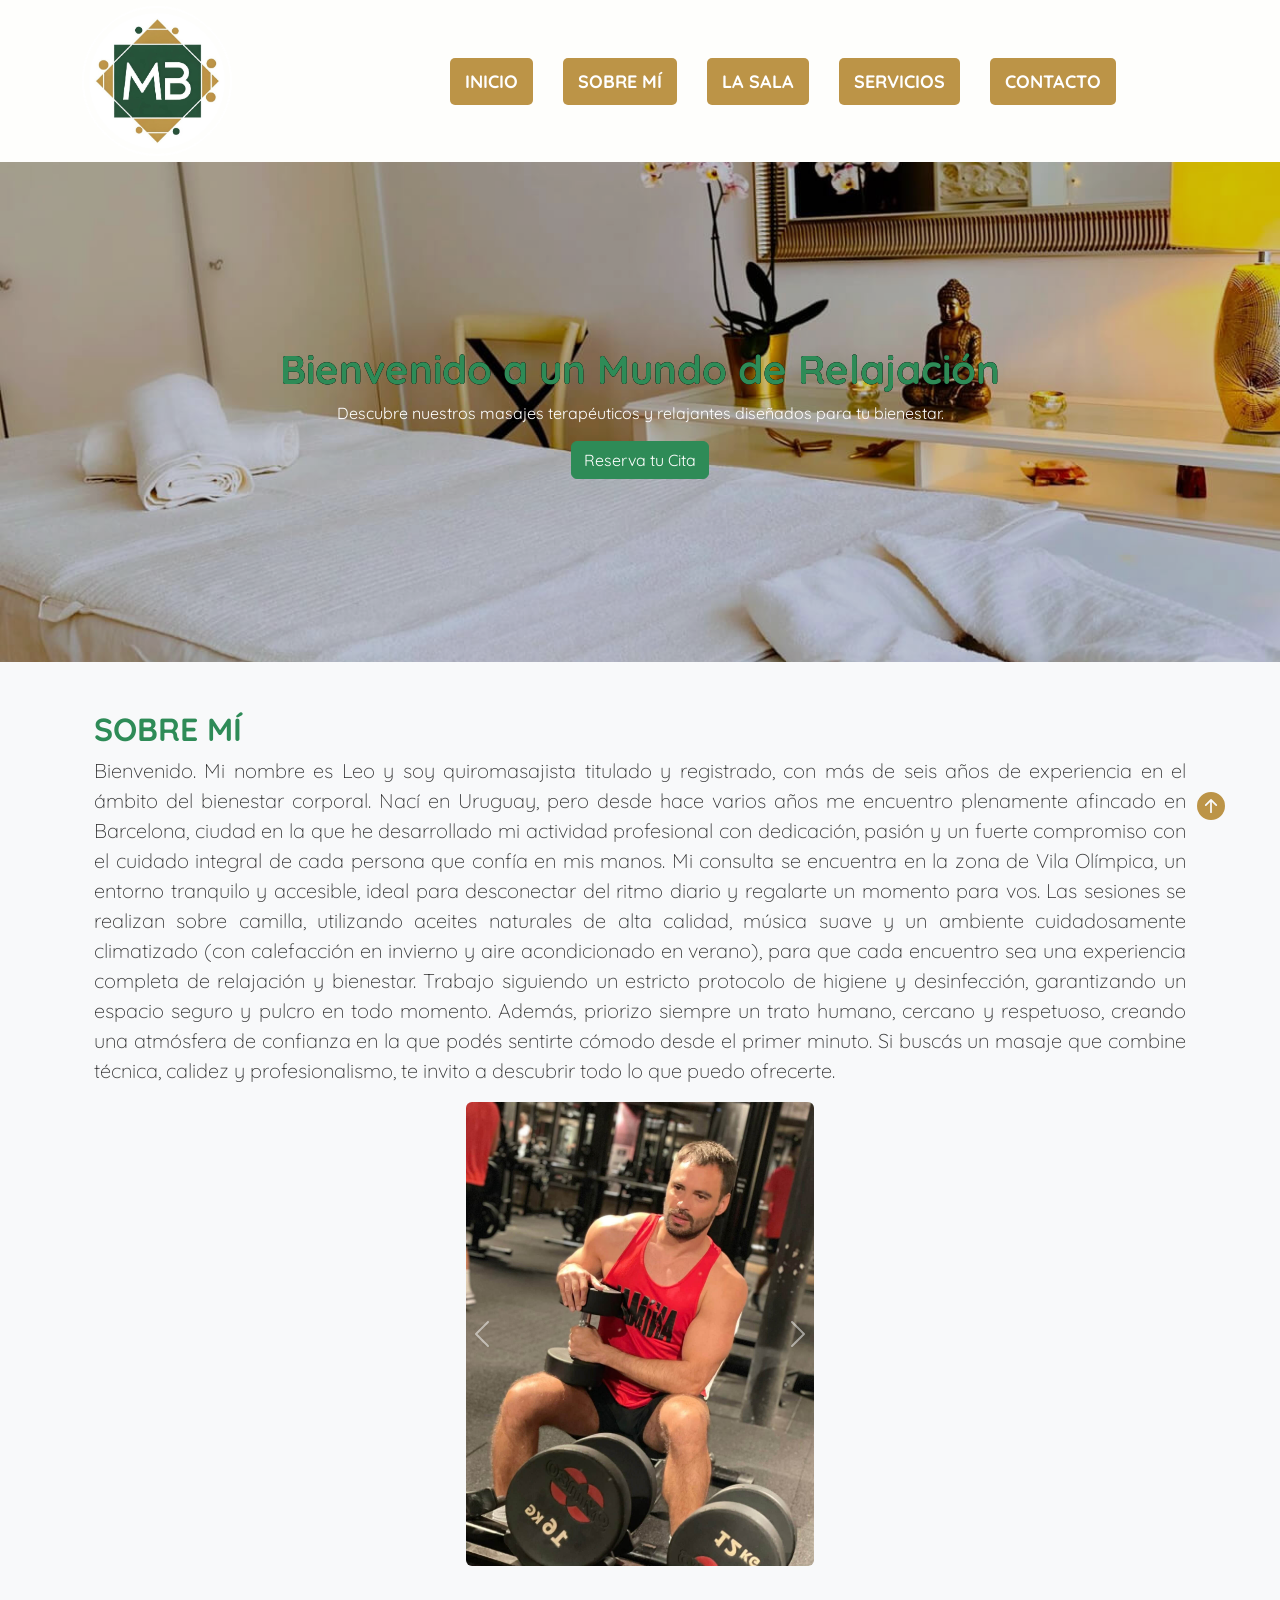
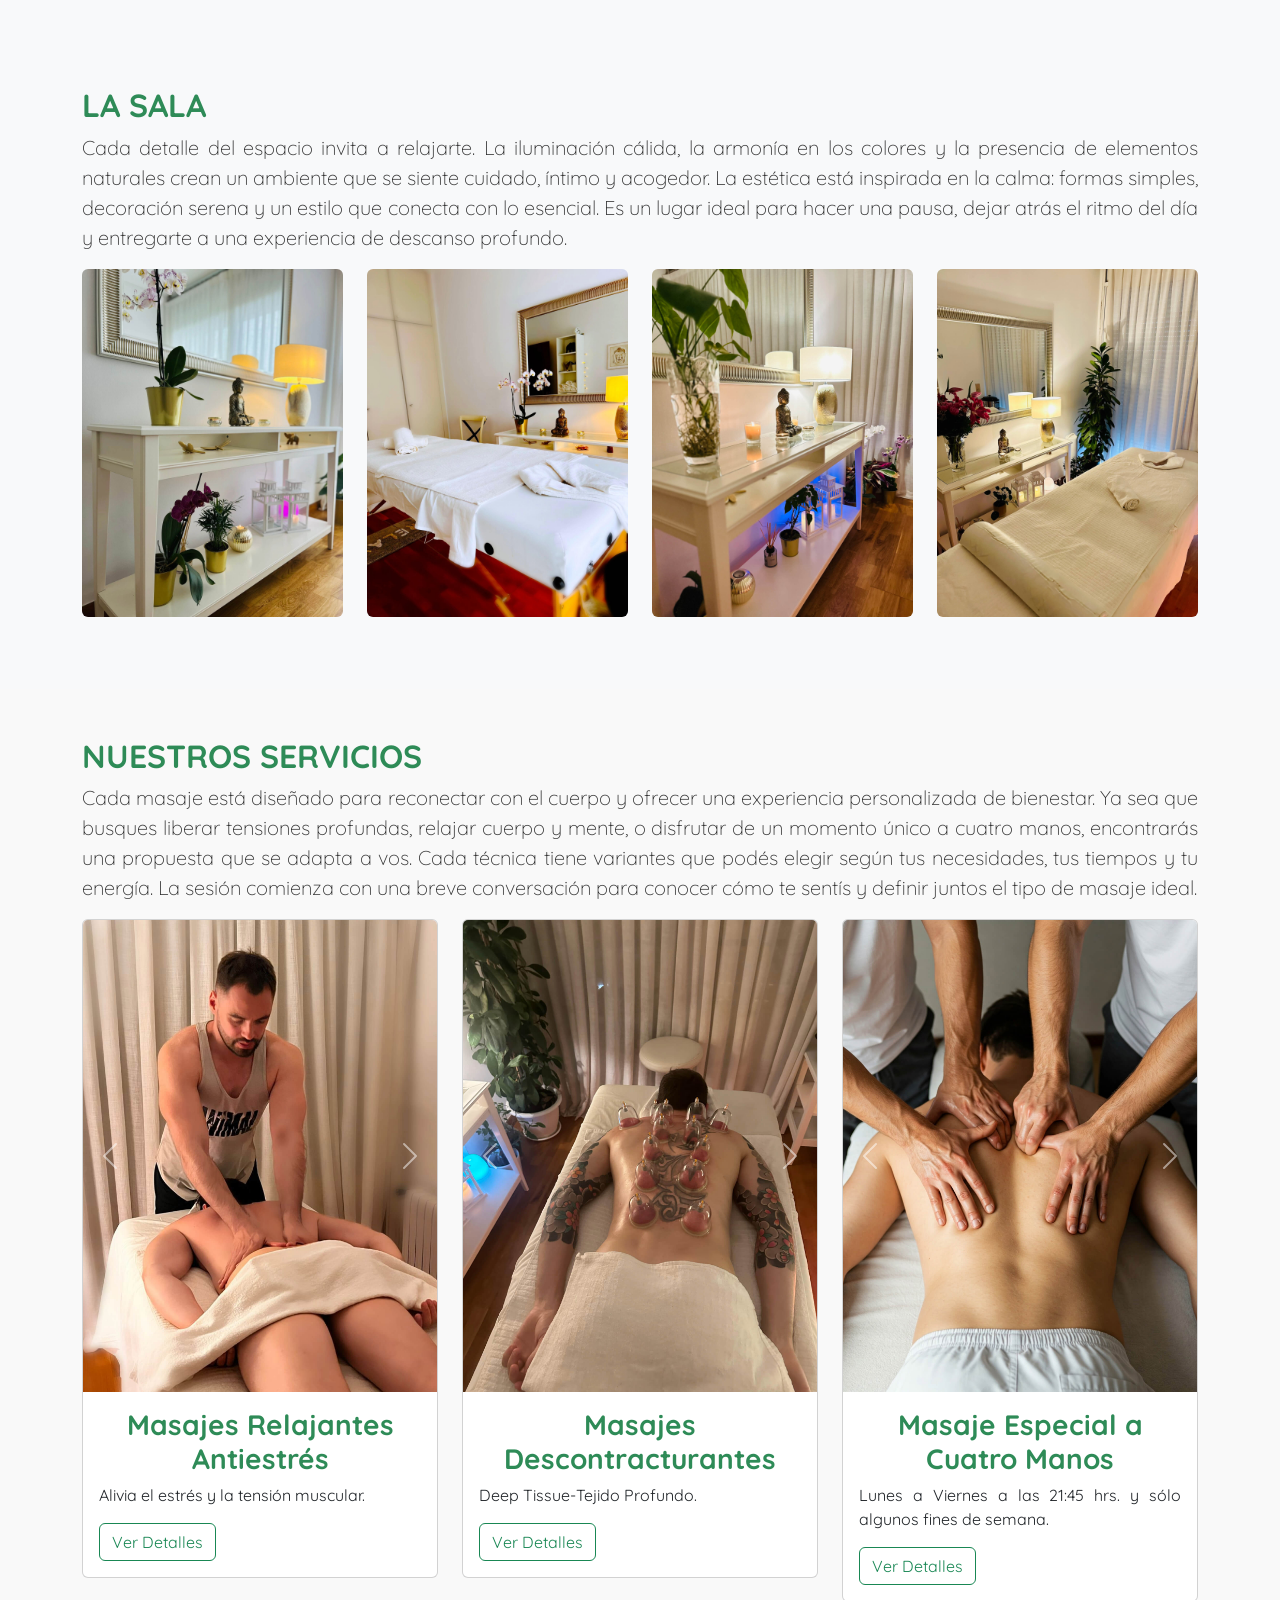
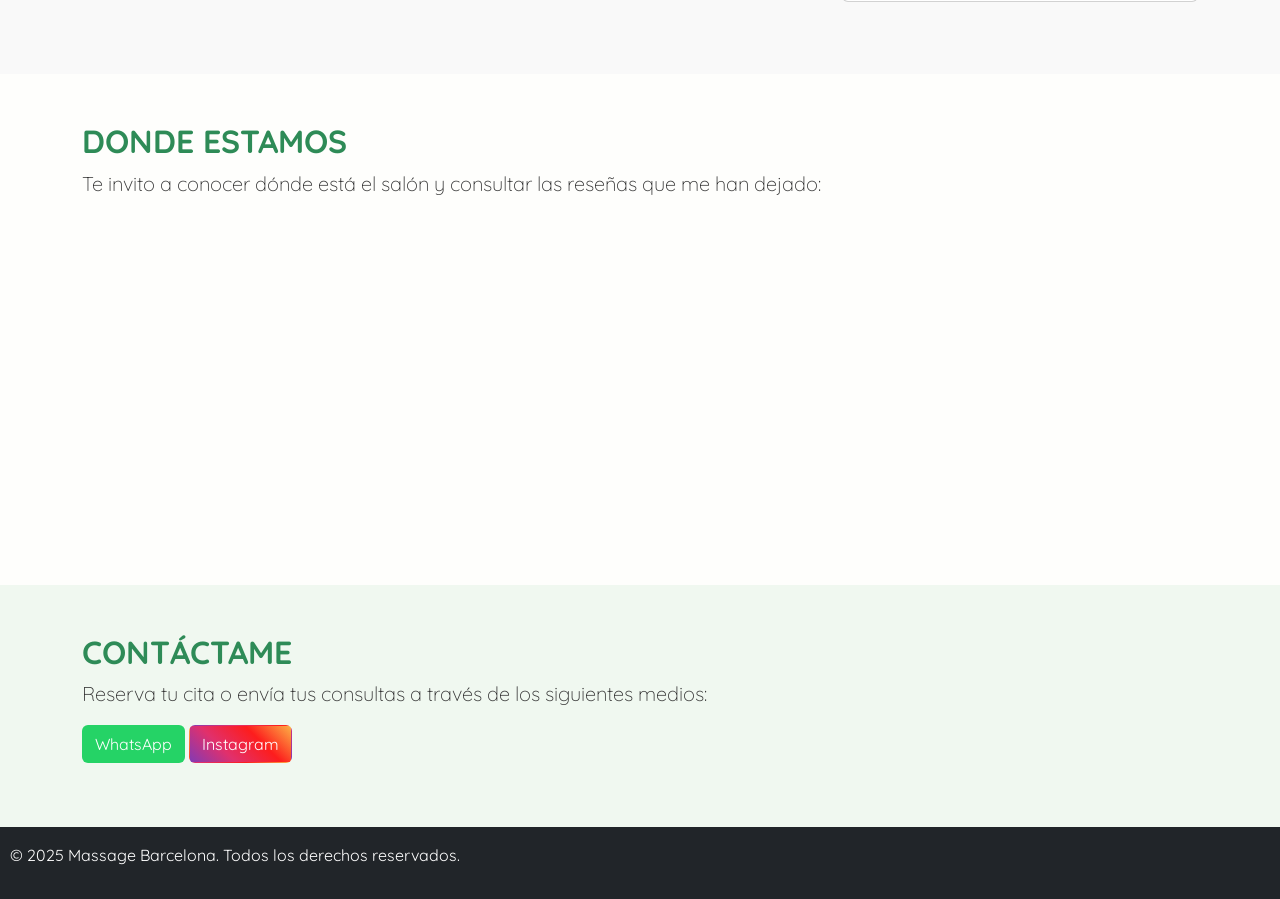
==== index.html @ 1f74ffc3 "Merge branch 'feature/uparrow'" ====
<!DOCTYPE html>
<html lang="es">

<head>
    <meta charset="UTF-8">
    <meta name="viewport" content="width=device-width, initial-scale=1.0">
    <title>Massage Barcelona</title>
    <link href="https://cdn.jsdelivr.net/npm/bootstrap@5.3.0/dist/css/bootstrap.min.css" rel="stylesheet">
   
    <link href="https://fonts.googleapis.com/css2?family=Prata&family=Quicksand:wght@400;600&display=swap" rel="stylesheet">
    <link rel="stylesheet" href="css/styles.css">
</head>

<body>
    <header id="home" bg-light">
        <div class="container">
            <div class="row align-items-center">
                <div class="col-md-3">
                    <img src="img/LogomassageBarcelona7.jpg" alt="Logo Massage Barcelona" class="logo"> 
                </div>
                <div class="col-md-9">  
                    <nav class="nav justify-content-center">
                        <a class="nav-link" href="#inicio">Inicio</a>
                        <a class="nav-link" href="#sobremi">Sobre mí</a>
                        <a class="nav-link" href="#sala">La Sala</a>
                        <a class="nav-link" href="#servicios">Servicios</a>
                        <a class="nav-link" href="#contacto">Contacto</a>
                    </nav>
                </div>
            </div>
        </div>
    </header>

    <section id="inicio" class="hero">
        <div class="hero-content">
            <div class="bienvenida">
                <h1 style="font-weight: bold;" >Bienvenido a un Mundo de Relajación</h1>
            </div>
            <p class="text-center">Descubre nuestros masajes terapéuticos y relajantes diseñados para tu bienestar.</p>
            <a href="#contacto" class="btn btn-primary">Reserva tu Cita</a>
        </div>
    </section>

    <section id="sobremi" class="sobremi py-5 bg-light">
        <div class="container">
            <div class="container">
                <h2>SOBRE MÍ</h2>
                <p class="lead"> 
                Bienvenido. Mi nombre es Leo y soy quiromasajista titulado y registrado, con más de seis años de experiencia en el ámbito del bienestar corporal.
                Nací en Uruguay, pero desde hace varios años me encuentro plenamente afincado en Barcelona, ciudad en la que he desarrollado mi actividad profesional con dedicación, pasión y un fuerte compromiso con el cuidado integral de cada persona que confía en mis manos.    
                Mi consulta se encuentra en la zona de Vila Olímpica, un entorno tranquilo y accesible, ideal para desconectar del ritmo diario y regalarte un momento para vos. Las sesiones se realizan sobre camilla, utilizando aceites naturales de alta calidad, música suave y un ambiente cuidadosamente climatizado (con calefacción en invierno y aire acondicionado en verano), para que cada encuentro sea una experiencia completa de relajación y bienestar.
                Trabajo siguiendo un estricto protocolo de higiene y desinfección, garantizando un espacio seguro y pulcro en todo momento. Además, priorizo siempre un trato humano, cercano y respetuoso, creando una atmósfera de confianza en la que podés sentirte cómodo desde el primer minuto.
                Si buscás un masaje que combine técnica, calidez y profesionalismo, te invito a descubrir todo lo que puedo ofrecerte.
                </p>
                <div class="row justify-content-center">
                    <div id="misfotos" class="carousel slide misfotos col-12 col-sm-4 mb-4" data-bs-ride="carousel" data-bs-interval="5000">
                        <div class="carousel-inner">
                            <div class="carousel-item active">
                                <img src="img/misfotos1.JPG" class="d-block w-100 card-img-top img-fluid rounded" alt="mifoto1">
                            </div>
                            <div class="carousel-item">
                                <img src="img/misfotos0.JPG" class="d-block w-100 card-img-top img-fluid rounded" alt="mifoto0">
                            </div>
                            <div class="carousel-item">
                                <img src="img/misfotos.JPG" class="d-block w-100 card-img-top img-fluid rounded" alt="mifoto">
                            </div>
                            <div class="carousel-item">
                                <img src="img/misfotos2.JPG" class="d-block w-100 card-img-top img-fluid rounded" alt="mifoto2">
                            </div>
                            <div class="carousel-item">
                                <img src="img/misfotos7.JPG" class="d-block w-100 card-img-top img-fluid rounded" alt="mifoto7">
                            </div>
                            <div class="carousel-item">
                                <img src="img/misfotos5.jpg" class="d-block w-100 card-img-top img-fluid rounded" alt="mifoto5">
                            </div>
                            <div class="carousel-item">
                                <img src="img/misfotos6.JPG" class="d-block w-100 card-img-top img-fluid rounded" alt="mifoto6">
                            </div> 
                            <div class="carousel-item">
                                <img src="img/misfotos8.JPG" class="d-block w-100 card-img-top img-fluid rounded" alt="mifoto8">
                            </div>
                            <div class="carousel-item">
                                <img src="img/misfotos9.JPG" class="d-block w-100 card-img-top img-fluid rounded" alt="mifoto9">
                            </div>
                            <div class="carousel-item">
                                <img src="img/misfotos11.JPG" class="d-block w-100 card-img-top img-fluid rounded" alt="mifoto11">
                            </div>
                            <div class="carousel-item">
                                <img src="img/misfotos12.JPG" class="d-block w-100 card-img-top img-fluid rounded" alt="mifoto12">
                            </div>
                            <div class="carousel-item">
                                <img src="img/misfotos13.JPG" class="d-block w-100 card-img-top img-fluid rounded" alt="mifoto13">
                            </div>
                            <div class="carousel-item">
                                <img src="img/misfotos14.JPG" class="d-block w-100 card-img-top img-fluid rounded" alt="mifoto14">
                            </div>
                            <div class="carousel-item">
                                <img src="img/misfotos15.JPG" class="d-block w-100 card-img-top img-fluid rounded" alt="mifoto15">
                            </div>
                        </div>
                    <button class="carousel-control-prev" type="button" data-bs-target="#misfotos" data-bs-slide="prev">
                        <span class="carousel-control-prev-icon" aria-hidden="true"></span>
                        <span class="visually-hidden">Previous</span>
                    </button>
                    <button class="carousel-control-next" type="button" data-bs-target="#misfotos" data-bs-slide="next">
                        <span class="carousel-control-next-icon" aria-hidden="true"></span>
                        <span class="visually-hidden">Next</span>
                    </button>
                </div>
            </div>
        </div>
    </section>
    <section id="sala" class="sala py-5 bg-light">
        <div class="container">
            <h2>LA SALA</h2>
            <p class="lead">
                Cada detalle del espacio invita a relajarte. La iluminación cálida, la armonía en los colores y la presencia de elementos naturales crean un ambiente que se siente cuidado, íntimo y acogedor.
                La estética está inspirada en la calma: formas simples, decoración serena y un estilo que conecta con lo esencial.                
                Es un lugar ideal para hacer una pausa, dejar atrás el ritmo del día y entregarte a una experiencia de descanso profundo.
            </p>
            <div class="row">
                <div class="col-12 col-sm-6 col-md-4 col-lg-3 mb-4">
                    <a href="img/salon1.JPG" data-lightbox="sala-gallery" data-title="Área de Recepción">
                        <img src="img/salon1.JPG" alt="Área de Recepción" class="img-fluid rounded">
                    </a>
                </div>
                <div class="col-12 col-sm-6 col-md-4 col-lg-3 mb-4">
                    <a href="img/salon3.JPG" data-lightbox="sala-gallery" data-title="Sala de Masajes">
                        <img src="img/salon3.JPG" alt="Sala de Masajes" class="img-fluid rounded">
                    </a>
                </div>
                <div class="col-12 col-sm-6 col-md-4 col-lg-3 mb-4">
                    <a href="img/salon4.jpg" data-lightbox="sala-gallery" data-title="Detalle de Decoración">
                        <img src="img/salon4.jpg" alt="Detalle de Decoración" class="img-fluid rounded">
                    </a>
                </div>

                <div class="col-12 col-sm-6 col-md-4 col-lg-3 mb-4">
                    <a href="img/salon5.jpg" data-lightbox="sala-gallery" data-title="Detalle de Decoración">
                        <img src="img/salon5.jpg" alt="Detalle de Decoración" class="img-fluid rounded">
                    </a>
                </div>
                </div>
        </div>
    </section>
    <section id="servicios" class="servicios py-5">
        <div class="container">
            <h2>NUESTROS SERVICIOS</h2>
            <p class="lead">
                Cada masaje está diseñado para reconectar con el cuerpo y ofrecer una experiencia personalizada de bienestar.
                Ya sea que busques liberar tensiones profundas, relajar cuerpo y mente, o disfrutar de un momento único a cuatro manos, encontrarás una propuesta que se adapta a vos.
                Cada técnica tiene variantes que podés elegir según tus necesidades, tus tiempos y tu energía.
                La sesión comienza con una breve conversación para conocer cómo te sentís y definir juntos el tipo de masaje ideal.
            </p>
            <div class="row">
                <div class="col-12 col-sm-6 col-md-4 mb-4">
                    <div class="card service-card">
                        <div id="masajeRelajanteCarousel" class="carousel slide" data-bs-ride="carousel" data-bs-interval="5000">
                            <div class="carousel-inner">
                                <div class="carousel-item active">
                                    <img src="img/masaje1.JPG" class="d-block w-100 card-img-top" alt="Masaje Relajante 1">
                                </div>
                                <div class="carousel-item">
                                    <img src="img/masaje2.JPG" class="d-block w-100 card-img-top" alt="Masaje Relajante 2">
                                </div>
                                <div class="carousel-item">
                                    <img src="img/masaje3.JPG" class="d-block w-100 card-img-top" alt="Masaje Relajante 3">
                                </div>
                            </div>
                            <button class="carousel-control-prev" type="button" data-bs-target="#masajeRelajanteCarousel" data-bs-slide="prev">
                                <span class="carousel-control-prev-icon" aria-hidden="true"></span>
                                <span class="visually-hidden">Previous</span>
                            </button>
                            <button class="carousel-control-next" type="button" data-bs-target="#masajeRelajanteCarousel" data-bs-slide="next">
                                <span class="carousel-control-next-icon" aria-hidden="true"></span>
                                <span class="visually-hidden">Next</span>
                            </button>
                        </div>
                        <div class="card-body">
                            <h3 class="card-title text-center">Masajes Relajantes Antiestrés</h3>
                            <p class="card-text">Alivia el estrés y la tensión muscular.</p>
                            <button class="btn btn-outline-success" type="button" data-bs-toggle="collapse" data-bs-target="#relajanteDetails" aria-expanded="false" aria-controls="relajanteDetails">
                                Ver Detalles
                            </button>
                            <div class="collapse mt-3" id="relajanteDetails">
                                <div class="card card-body">
                                    <p>Este masaje está especialmente diseñado para quienes buscan un espacio de calma profunda, renovación energética y bienestar integral. Se trata de un masaje de intensidad suave, realizado con movimientos lentos, envolventes y continuos, que abarcan casi todo el cuerpo, incluyendo rostro y cuello, y en el que se utiliza una combinación de técnicas específicas orientadas a reducir el estrés físico y mental.
                                        Uno de los elementos distintivos de este masaje es la aplicación de piedras volcánicas calientes, que ayudan a profundizar la relajación muscular y a restablecer el equilibrio energético del cuerpo. Estas piedras, cuidadosamente dispuestas sobre puntos clave, transmiten un calor terapéutico que penetra en las capas más profundas del tejido, aliviando tensiones y mejorando la circulación.                                       
                                        Entre los principales beneficios del masaje relajante se destacan: 
                                    </p>
                                            
                                    <ul>
                                        <li>Reducción del estrés, la ansiedad y la sensación de agotamiento.</li>
                                        <li>Mejora del sistema nervioso y fortalecimiento del sistema inmunológico.</li>
                                        <li>Estimulación de la circulación sanguínea y linfática, lo que favorece la eliminación de toxinas y deja una piel más saludable, oxigenada y suave.</li>
                                        <li>Promoción de la respiración profunda y consciente, ayudando a reconectar con el cuerpo y recuperar el equilibrio emocional.</li>
                                        <li>Estimulación del apetito sexual y la autoestima, al elevar la energía vital y generar una sensación de armonía corporal.</li>
                                        <li>Ideal para quienes sufren de cansancio crónico, insomnio o sobrecarga emocional, pero no presentan dolores musculares específicos.</li>
                                    </ul>
                                    <p>Dentro de este masaje, podés elegir entre distintas variantes, según tus necesidades y preferencias.</p>
                                </div>
                            </div>
                        </div>
                    </div>
                </div>


                <div class="col-12 col-sm-6 col-md-4 mb-4">
                    <div class="card service-card">
                        <div id="masajesDesconstracturantesCarousel" class="carousel slide" data-bs-ride="carousel" data-bs-interval="5000">
                            <div class="carousel-inner">
                                <div class="carousel-item active">
                                    <img src="img/desconstracturante1.jpg" class="d-block w-100 card-img-top" alt="Masaje desconstracturante 1">
                                </div>
                                <div class="carousel-item">
                                    <img src="img/desconstracturante2.jpg" class="d-block w-100 card-img-top" alt="Masaje desconstracturante 2">
                                </div>
                                <div class="carousel-item">
                                    <img src="img/descontracturante3.jpg" class="d-block w-100 card-img-top" alt="Masaje desconstracturante 3">
                                </div>
                            </div>
                            <button class="carousel-control-prev" type="button" data-bs-target="#masajesDesconstracturantesCarousel" data-bs-slide="prev">
                                <span class="carousel-control-prev-icon" aria-hidden="true"></span>
                                <span class="visually-hidden">Previous</span>
                            </button>
                            <button class="carousel-control-next" type="button" data-bs-target="#masajesDesconstracturantesCarousel" data-bs-slide="next">
                                <span class="carousel-control-next-icon" aria-hidden="true"></span>
                                <span class="visually-hidden">Next</span>
                            </button>
                        </div>
                        <div class="card-body">
                            <h3 class="card-title text-center">Masajes Descontracturantes</h3>
                            <p class="card-text">Deep Tissue-Tejido Profundo.</p>
                            <button class="btn btn-outline-success" type="button" data-bs-toggle="collapse" data-bs-target="#deportivoDetails" aria-expanded="false" aria-controls="deportivoDetails">
                                Ver Detalles
                            </button>
                            <div class="collapse mt-3" id="deportivoDetails">
                                <div class="card card-body">
                                    <p>El masaje descontracturante es una técnica manual profunda que actúa directamente sobre las capas musculares internas, permitiendo liberar tensiones, contracturas y rigideces acumuladas. Está especialmente indicado para personas que sienten el cuerpo cargado por el estrés, el sedentarismo, el esfuerzo físico excesivo o posturas incorrectas mantenidas en el tiempo.
                                    Se realiza en casi todo el cuerpo, haciendo especial hincapié en zona cervical, espalda, lumbares y piernas, con una intensidad media a fuerte. Se emplean diversas técnicas con manos, nudillos, antebrazos y codos, trabajando también sobre puntos gatillo (trigger points) para desbloquear zonas específicas de dolor.
                                        Como apoyo, también utilizo herramientas profesionales como la pistola de percusión muscular, que permite trabajar zonas muy profundas sin generar molestias innecesarias. Todo el tratamiento es completamente personalizado según tus necesidades, sensibilidad y dolencias. 
                                    </p>
                                        
                                    <p><b>Principales beneficios:</b></p>
                                    <ul>
                                        <li>Alivio de contracturas musculares y tensión crónica.</li>
                                        <li>Mejora de la movilidad y la postura corporal.</li>
                                        <li>Disminución de migrañas, cefaleas tensionales y bruxismo.</li>
                                        <li>Estimulación del sistema nervioso, mejorando el descanso y reduciendo la fatiga.</li>
                                        <li>Activación de la circulación sanguínea y linfática.</li>
                                        <li>Eliminación de toxinas y células muertas.</li>
                                        <li>Reforzamiento del sistema inmunológico.</li>                                          
                                    </ul>                           
                                    <h4>Opción Gris</h4> 
                                    <h5>Masaje Descontracturante Profesional Clásico</h5>  
                                    <p>Ideal para quienes buscan un tratamiento profundo pero tolerable, que combine efectividad con bienestar. Esta opción es perfecta para tratar tensiones comunes en espalda, cuello y piernas, sin necesidad de someterse a intensidades muy fuertes. Se centra en restaurar el equilibrio muscular, mejorar la postura y reducir el estrés físico acumulado.
                                    </p>                                 
                                    <h4>Opción Negro</h4> 
                                    <h5>Masaje Deportivo Extra Fuerte</h5>
                                    <p>Pensado para quienes entrenan con regularidad o exigen mucho a su cuerpo (atletas, bailarines, crossfitters, etc.). Se trabaja con una intensidad alta a muy alta, abarcando todo el cuerpo: espalda, lumbares, cervicales y piernas de ambos lados.
                                        Su objetivo es acelerar la recuperación muscular, prevenir lesiones y liberar adherencias profundas. Es ideal tanto como preparación antes de una competencia o entrenamiento exigente, como para la recuperación posterior.
                                    </p>                                   
                                    <h4>Opción Violeta</h4> 
                                    <h5>Masaje Descontracturante con Ventosas + Reflexología Podal</h5>       
                                    <p>Una experiencia completa que combina el masaje descontracturante con una terapia de ventosas (cupping) aplicada sobre la espalda y otras zonas de carga. Esta técnica ancestral mejora la circulación, desintoxica, libera tejidos profundos y tiene efecto analgésico y depurativo, sin generar dolor.
                                        Se complementa con un masaje de pies (reflexología podal básica) para favorecer la relajación general, activar órganos internos y reconectar el cuerpo desde su base. Es ideal para quienes buscan una experiencia más holística, con beneficios tanto físicos como energéticos.
                                    </p>                            
                                </div>
                            </div>
                        </div>
                    </div>
                </div>

                <div class="col-12 col-sm-6 col-md-4 mb-4">
                    <div class="card service-card">
                        <div id="masajescuatromanos" class="carousel slide" data-bs-ride="carousel" data-bs-interval="5000">
                            <div class="carousel-inner">
                                <div class="carousel-item active">
                                    <img src="img/cuatromanos1.jpg" class="d-block w-100 card-img-top" alt="masaje cuatro manos1">
                                </div>
                                <div class="carousel-item">
                                    <img src="img/cuatromanos3.jpg" class="d-block w-100 card-img-top" alt="masaje cuatro manos3">
                                </div>
                                <div class="carousel-item">
                                    <img src="img/cuatromanos2.jpg" class="d-block w-100 card-img-top" alt="masaje cuatro manos2">
                                </div>
                            </div>
                            <button class="carousel-control-prev" type="button" data-bs-target="#masajescuatromanos" data-bs-slide="prev">
                                <span class="carousel-control-prev-icon" aria-hidden="true"></span>
                                <span class="visually-hidden">Previous</span>
                            </button>
                            <button class="carousel-control-next" type="button" data-bs-target="#masajescuatromanos" data-bs-slide="next">
                                <span class="carousel-control-next-icon" aria-hidden="true"></span>
                                <span class="visually-hidden">Next</span>
                            </button>
                        </div>
                        <div class="card-body">
                            <h3 class="card-title text-center">Masaje Especial a Cuatro Manos
                            </h3>
                            <p class="card-text"> Lunes a Viernes a las 21:45 hrs. y sólo algunos fines de semana.</p>
                            <button class="btn btn-outline-success" type="button" data-bs-toggle="collapse" data-bs-target="#terapeuticoDetails" aria-expanded="false" aria-controls="terapeuticoDetails">
                                Ver Detalles
                            </button>
                            <div class="collapse mt-3" id="terapeuticoDetails">
                                <div class="card card-body">
                                    <p>Una experiencia profundamente sensorial y terapéutica que combina lo mejor de dos mundos: el masaje relajante y el descontracturante, ejecutado por dos quiromasajistas profesionales trabajando de forma sincronizada. Junto a Marcelo, colega con amplia experiencia y técnica refinada, realizamos este masaje de manera coordinada, generando una sensación envolvente única.
                                        Durante 60 minutos, cuatro manos expertas recorren tu cuerpo en perfecta armonía, alternando secuencias de movimientos fluidos y suaves con maniobras más profundas y específicas para liberar contracturas, desbloquear zonas cargadas y restaurar el equilibrio muscular.                                        
                                        El masaje a cuatro manos se estructura en distintos momentos sincronizados, diseñados para guiarte a través de un viaje corporal que despierta la energía, alivia tensiones físicas y mentales, y promueve un estado de relajación profunda. 
                                    </p>
                                    <p><b>Beneficios destacados:</b></p>
                                    <ul>
                                        <li>Profunda relajación muscular y mental desde el primer minuto.</li>
                                        <li>Reducción de la ansiedad, el insomnio y el estrés acumulado.</li>
                                        <li>Eliminación de contracturas y molestias musculares sin sobresfuerzo del cuerpo.</li>
                                        <li>Estimulación simultánea de ambos hemisferios del cerebro, favoreciendo el equilibrio emocional.</li>
                                        <li>Mejora de la circulación sanguínea y linfática.</li>
                                        <li>Sensación de entrega total, contención y bienestar absoluto.</li>
                                    </ul>
                                    <p>
                                        Este masaje es ideal para quienes desean algo más que una sesión tradicional: es una experiencia corporal integral, diseñada para liberar, renovar y reconectar con uno mismo a través del contacto consciente y la sinergia perfecta entre dos terapeutas.
                                    </p>
                                </div>
                            </div>
                        </div>
                    </div>
                </div>
                </div>
        </div>
    </section>  
    
    <section id="ubicacion" class="ubicacion py-5">
        <div class="container">
            <h2>DONDE ESTAMOS</h2>
            <p class="lead">Te invito a conocer dónde está el salón y consultar las reseñas que me han dejado:</p>
            <div class="map-container mb-3">
                <iframe src="https://www.google.com/maps/embed?pb=!1m18!1m12!1m3!1d7380.972422240666!2d2.190024389816179!3d41.3897082503744!2m3!1f0!2f0!3f0!3m2!1i1024!2i768!4f13.1!3m3!1m2!1s0x12a4a392472c2277%3A0xc85778f670cec52d!2sMassage%20Barcelona%20(Masajes%20profesionales)!5e0!3m2!1ses!2suy!4v1743820615736!5m2!1ses!2suy" width="600" height="600" style="border:0;" allowfullscreen="" loading="lazy" referrerpolicy="no-referrer-when-downgrade"></iframe>
            </div>
        </div>
    </section>



    <section id="contacto" class="contacto py-5">
        <div class="container justify-content-center">
            <h2>CONTÁCTAME</h2>
            <p class="lead">Reserva tu cita o envía tus consultas a través de los siguientes medios:</p>
            <div class="mb-3">
                <a href="https://wa.me/59899879819"  class="btn whatsapp">WhatsApp</a>
                <a href="https://www.instagram.com/massage.barcelona.leo?igsh=MThna2YydHZkanZvZw==" class="btn instagram" >Instagram</a>
            </div>
           <!-- <form class="formulario" id="contact-form" action="https://formspree.io/f/mjkypwkq" method="post">
                <input type="text" placeholder="Nombre" class="form-control mb-3" id="name" name="name">
                <input type="email" name="_replyto" placeholder="Email" class="form-control mb-3" id="email" name="email">
                <input type="hidden" name="_subject" value="Nuevo Mensaje de Contacto">
                <textarea placeholder="Mensaje" class="form-control mb-3" id="message" name="message"></textarea>
                <button type="submit" class="btn btn-primary">Enviar</button>
            </form> -->
        </div>
    </section>
    <a href="#home" class="upAnchor">
        <svg xmlns="http://www.w3.org/2000/svg" width="28" fill="" class="bi bi-arrow-up-circle " viewBox="0 0 16 16">
          <path
            d="M16 8A8 8 0 1 0 0 8a8 8 0 0 0 16 0zm-7.5 3.5a.5.5 0 0 1-1 0V5.707L5.354 7.854a.5.5 0 1 1-.708-.708l3-3a.5.5 0 0 1 .708 0l3 3a.5.5 0 0 1-.708.708L8.5 5.707V11.5z" />
        </svg>
      </a>
    <footer class="bg-dark text-white py-3 text-center">
        <div>
            <p>&copy; 2025 Massage Barcelona. Todos los derechos reservados.</p>
        </div>
    </footer>

    <script src="https://cdn.jsdelivr.net/npm/bootstrap@5.3.0/dist/js/bootstrap.bundle.min.js"></script>
    <script src="js/script.js"></script>
</body>

</html>
---- css/styles.css ----
/* Estilos personalizados */

:root {
    --colorText: #333;
    --colorHtext:#2e8b57;
    --colorbgBody: #fefefc;
    --colorGold:#bc9447;
    --bodyFontFamily: 'Quicksand', sans-serif;
}

body {
    font-family: var(--bodyFontFamily);
    background-color: var(--colorbgBody);
    color: var(--colorText);
}

h1,
h2,
h3 {
    color: var(--colorHtext); /* verde natural */
    font-weight: 700;
}
/* Estilos para el logo en el header ; */
header.bg-light {
    background-color: #9fbfa9; 
}


header .col-md-3 .logo {
    max-width: 150px;
    height: auto;
    display: block;
    margin: 1px 0;
    border-radius: 50%; 
    border: 2px solid white; 
    border: 2px solid var();  
    box-sizing: border-box; 
    padding: 5px; 
}


header {
    padding-top: 5px;  
    padding-bottom: 5px; 
}

p ,li{
    text-align: justify; 
}
/* Estilos para la navegación */
.nav {
   
    padding: 10px 0;
    border-radius: 10px;
}

/* Estilos para los enlaces */
.nav-link {
    background: var(--colorGold);
    color: white !important; 
    font-size: 18px;
    font-weight: bold;
    text-transform: uppercase; 
    padding: 10px 15px;
    margin: 15px;
    border-radius: 5px;
    transition: all 0.3s ease-in-out; 
}

/* Efecto al pasar el mouse */
.nav-link:hover {
    background: #2e8b57; 
    color: white !important;
    transform: scale(1.1); 
}

/* Efecto al hacer clic */
.nav-link:active {
    transform: scale(0.95);
}

.bienvenida{
    
    border-radius: 10px;
    color: white;
     text-shadow: 
    -0.30px -0.30px 0 rgba(0, 0, 0, 0.5),
     0.30px -0.30px 0 rgba(0, 0, 0, 0.5),
    -0.30px  0.30px 0 rgba(0, 0, 0, 0.5),
     0.30px  0.30px 0 rgba(0, 0, 0, 0.5);
  }


.hero {
    background-image: url('../img/salon3.JPG'); 
    background-size: cover;
    background-attachment: fixed;
    background-position: center;
    position: relative;
    overflow: hidden;
    height: 500px;
    display: flex;
    align-items: center;
    justify-content: center;
    text-align: center;
    color: #fff; 
    
}

.hero::before {
    content: "";
    position: absolute;
    top: 0;
    left: 0;
    width: 100%;
    height: 100%;
    background-color: rgba(0, 0, 0, 0.19); 
}

.hero-content {
    position: relative;
    z-index: 1;
    text-align: center;
}

.card-title {
    color: #2e8b57; 
}

.card-description {
    color: #2e8b57 
}
.servicios {
    background-color: #f9f9f9; 
}

.servicio {
    text-align: center;
    padding: 20px;
    border: 1px solid #e0e0e0; 
    border-radius: 5px;
}

.servicio img {
    max-width: 100%;
    height: auto;
    margin-bottom: 10px;
}

.contacto {
    background-color: #f0f8f0;
}
.whatsapp{
    background-color: #25D366;
    color: white;
}
.instagram {
    background: linear-gradient(45deg, #833AB4, #E1306C, #FD1D1D, #FCAF45);
    color: white; 
}

/* WhatsApp */
.whatsapp:hover {
    background-color: #28e16c !important; 
    color: white !important;
}

.instagram:hover {
    background: linear-gradient(25deg, #833AB4, #E1306C, #FD1D1D, #FCAF45) !important; /* Mantiene el degradado */
    color: white !important;
}

/* Estilos para el mapa */

.map-container {
    width: 100%;
    margin-bottom: 20px;
}

.map-container iframe {
    width: 100%;
    height: 300px; 
    border: 0;
}

.formulario {
    margin-top: 20px;
}

.btn-primary {
    background-color: var(--colorHtext);
    border-color: var(--colorHtext);
    color: #fff;
}

.btn-success {
    background-color: #ffd700; 
    border-color: #ffd700;
    color: #333;
}

.btn-secondary {
    background-color: #a9a9a9; 
    border-color: #a9a9a9;
    color: #fff;
}

.upAnchor {
    display: flex;
    position: fixed;
    bottom: 80px;
    right: 55px;
    z-index: 9999;
    border-radius: 15px;
}

.bi-arrow-up-circle{
    fill: var(--colorGold);
}

footer {
    background-color: #2e8b57; 
    color: #fff;
    text-align: center;
    padding: 10px;
}
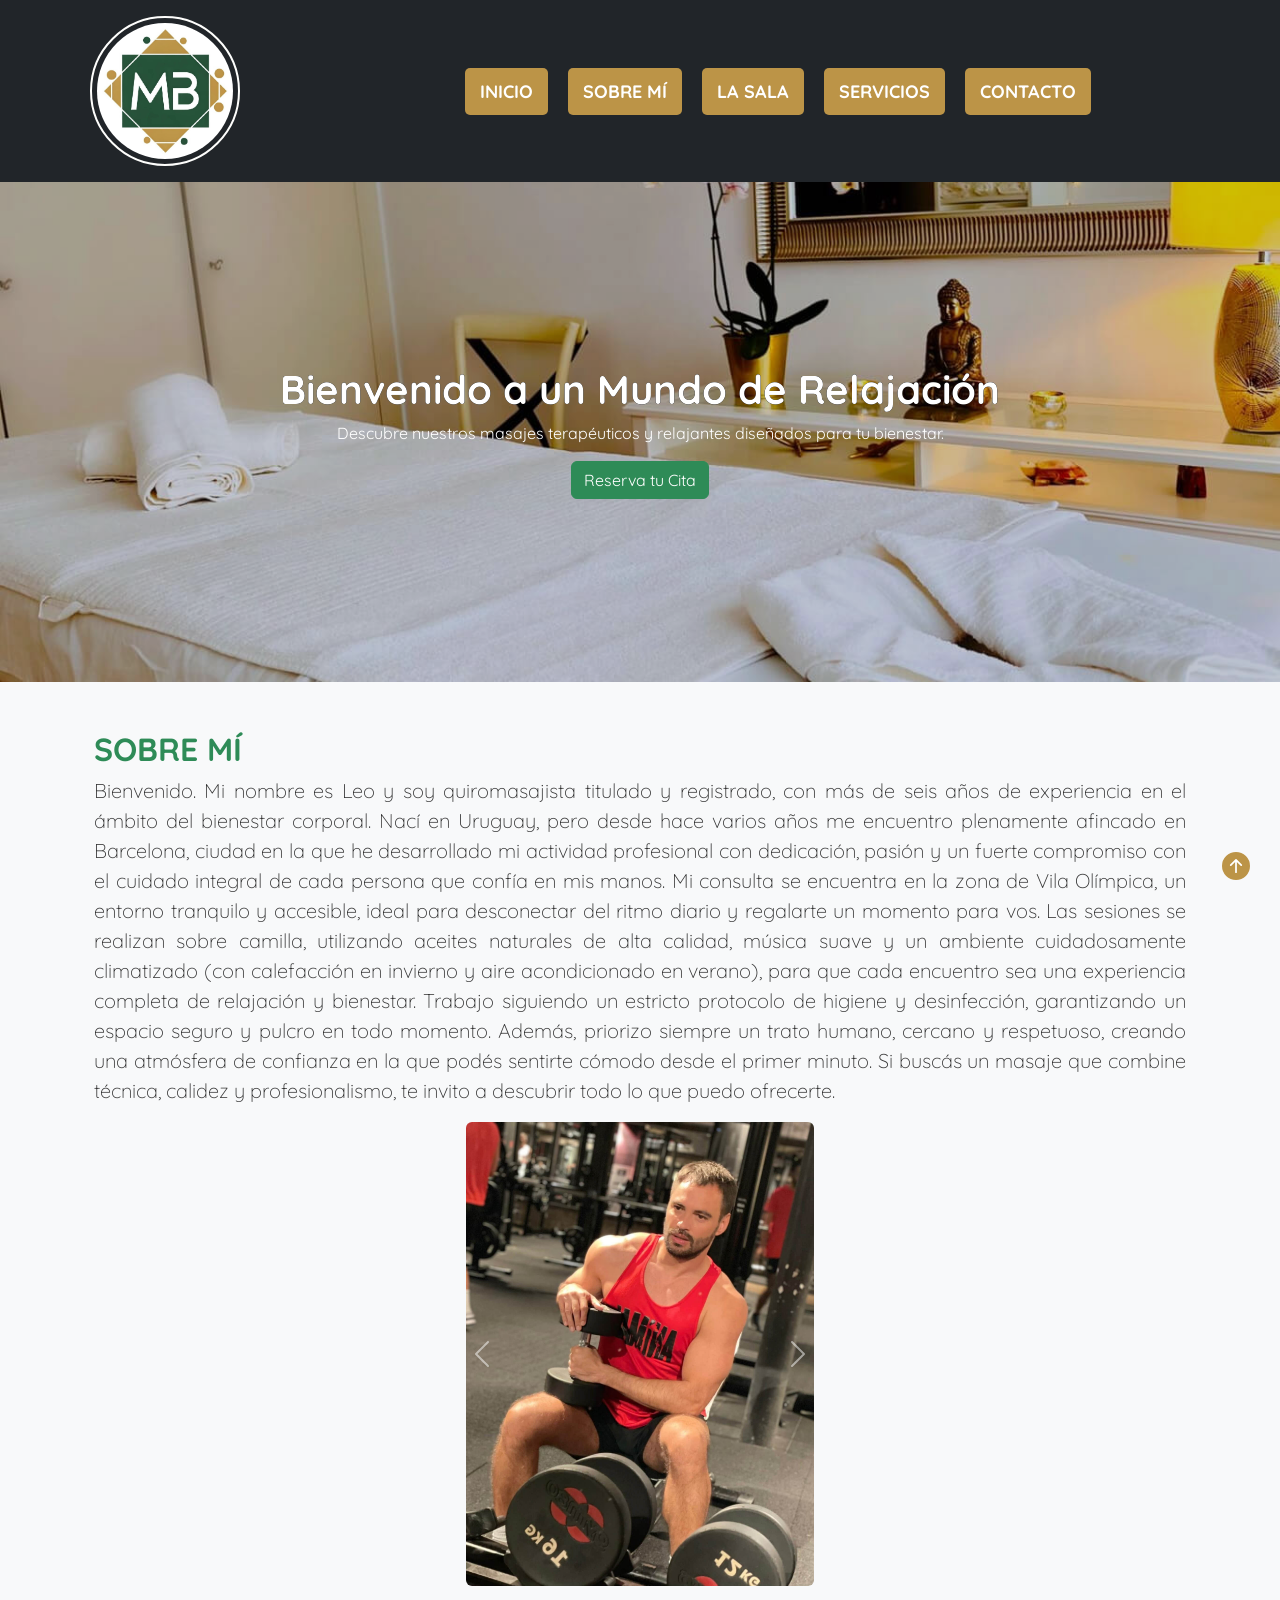
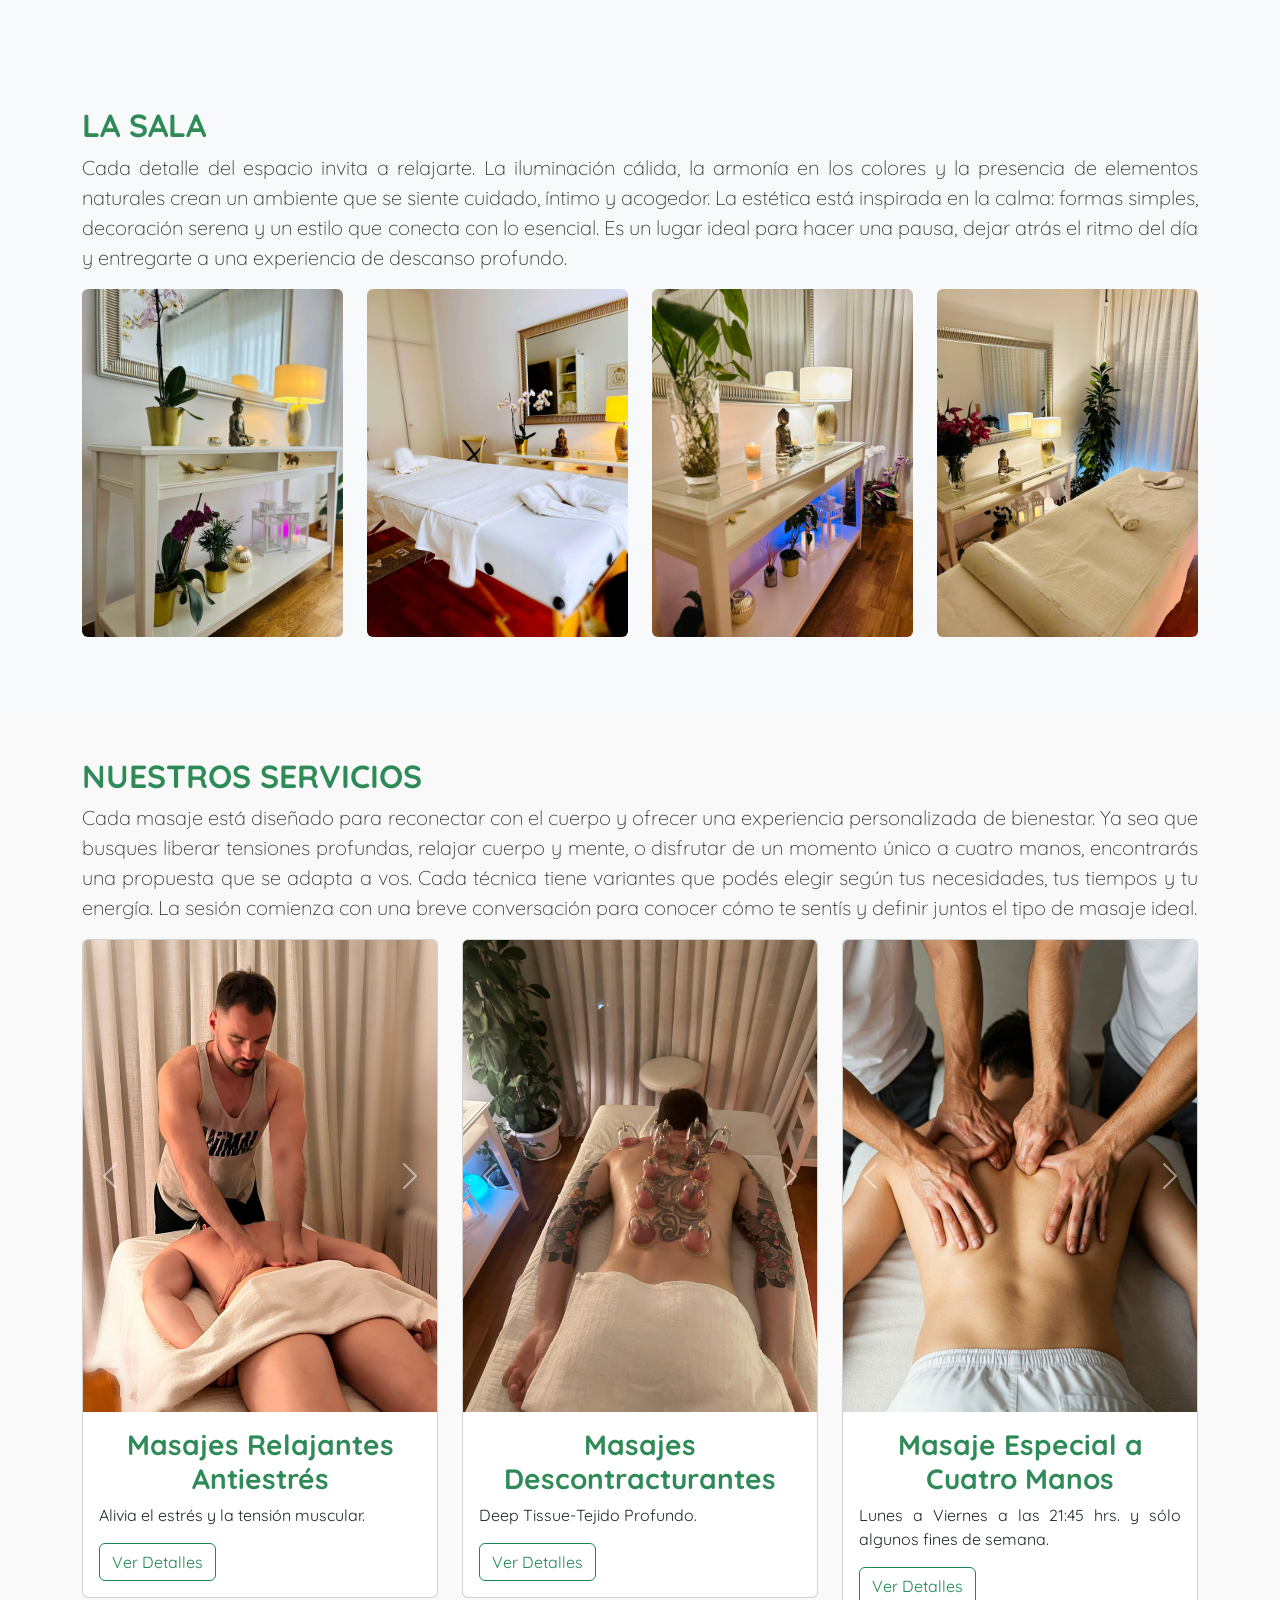
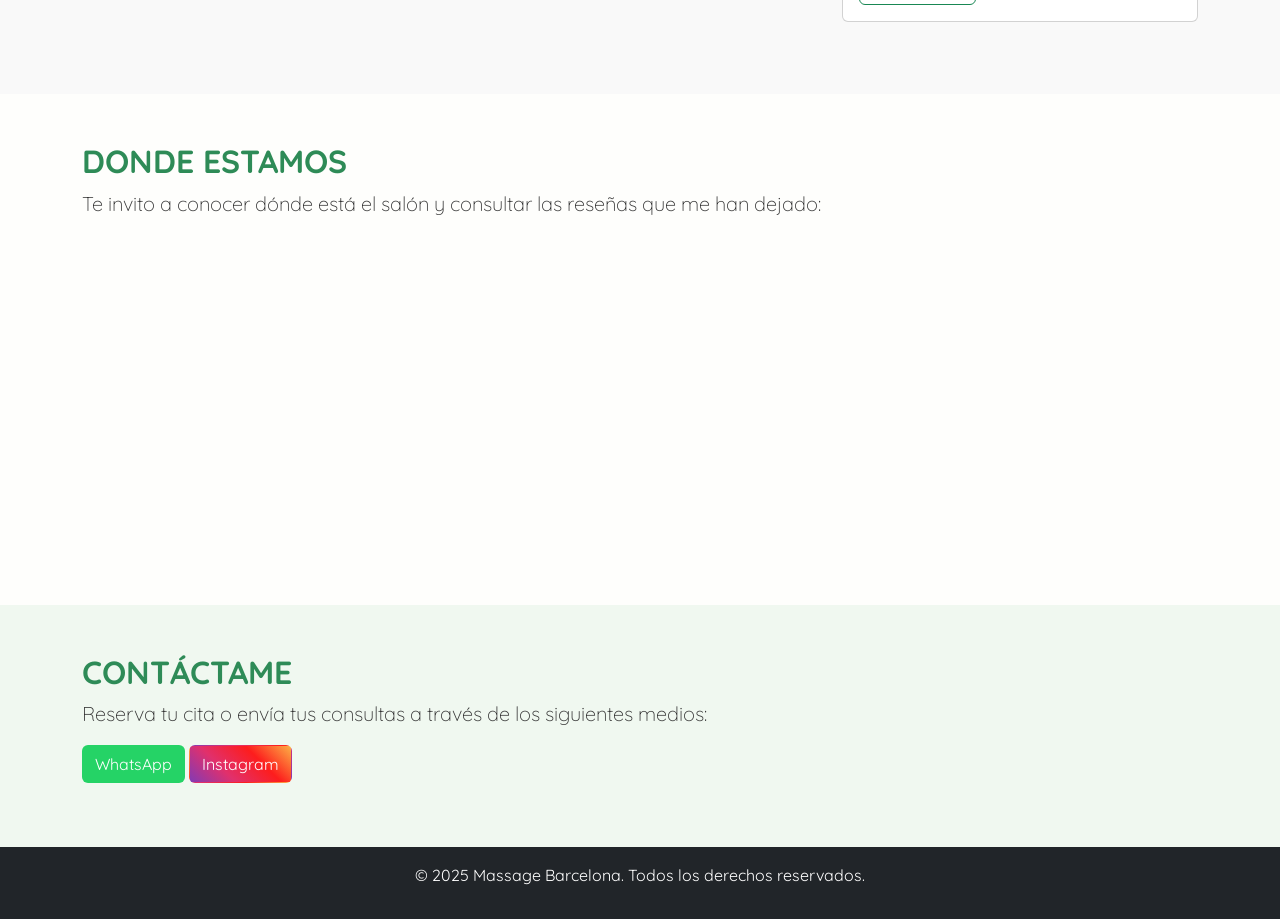
==== commit 75e06df5: "feature/style and toggle menu" ====
--- a/index.html
+++ b/index.html
@@ -12,24 +12,33 @@
 </head>
 
 <body>
-    <header id="home" bg-light">
-        <div class="container">
-            <div class="row align-items-center">
-                <div class="col-md-3">
-                    <img src="img/LogomassageBarcelona7.jpg" alt="Logo Massage Barcelona" class="logo"> 
-                </div>
-                <div class="col-md-9">  
-                    <nav class="nav justify-content-center">
-                        <a class="nav-link" href="#inicio">Inicio</a>
-                        <a class="nav-link" href="#sobremi">Sobre mí</a>
-                        <a class="nav-link" href="#sala">La Sala</a>
-                        <a class="nav-link" href="#servicios">Servicios</a>
-                        <a class="nav-link" href="#contacto">Contacto</a>
-                    </nav>
-                </div>
-            </div>
-        </div>
-    </header>
+    <header id="home" class="bg-dark">
+        <div class="container header-container">
+          <div class="col-md-3">
+            <img src="img/LogomassageBarcelona7.jpg" alt="Logo Massage Barcelona" class="logo">
+          </div>
+          <div class="col-md-9 nav-pc-container">
+            <nav class="nav-pc justify-content-center">
+              <a class="nav-link" href="#inicio">Inicio</a>
+              <a class="nav-link" href="#sobremi">Sobre mí</a>
+              <a class="nav-link" href="#sala">La Sala</a>
+              <a class="nav-link" href="#servicios">Servicios</a>
+              <a class="nav-link" href="#contacto">Contacto</a>
+            </nav>
+          </div>
+          <div class="nav-mobile">
+            <button class="menu-toggle" aria-label="Menú">☰</button>
+            <nav class="nav-mobile-list">
+              <a class="nav-link" href="#inicio">Inicio</a>
+              <a class="nav-link" href="#sobremi">Sobre mí</a>
+              <a class="nav-link" href="#sala">La Sala</a>
+              <a class="nav-link" href="#servicios">Servicios</a>
+              <a class="nav-link" href="#contacto">Contacto</a>
+            </nav>
+          </div>
+        </div>
+      </header>
+      
 
     <section id="inicio" class="hero">
         <div class="hero-content">
@@ -365,7 +374,7 @@
       </a>
     <footer class="bg-dark text-white py-3 text-center">
         <div>
-            <p>&copy; 2025 Massage Barcelona. Todos los derechos reservados.</p>
+            <p class="text-center"> &copy; 2025 Massage Barcelona. Todos los derechos reservados.</p>
         </div>
     </footer>
 
--- a/css/styles.css
+++ b/css/styles.css
@@ -2,97 +2,211 @@
 
 :root {
     --colorText: #333;
-    --colorHtext:#2e8b57;
+    --colorHtext: #2e8b57;
     --colorbgBody: #fefefc;
-    --colorGold:#bc9447;
+    --colorGold: #bc9447;
     --bodyFontFamily: 'Quicksand', sans-serif;
-}
-
-body {
+  }
+  
+  body {
     font-family: var(--bodyFontFamily);
     background-color: var(--colorbgBody);
     color: var(--colorText);
-}
+  }
+  
 
-h1,
-h2,
-h3 {
+  h2,
+  h3 {
     color: var(--colorHtext); /* verde natural */
     font-weight: 700;
-}
-/* Estilos para el logo en el header ; */
-header.bg-light {
-    background-color: #9fbfa9; 
-}
-
-
-header .col-md-3 .logo {
+  }
+  
+  /* Estilos para el header en general */
+  header {
+    padding-top: 5px;
+    padding-bottom: 5px;
+    background-color: var(--colorText);
+    position: relative; /* Añade esta línea */
+  }
+  
+  .header-container {
+    display: flex;
+    align-items: center;
+    justify-content: space-between; /* Espacio entre logo y navegación (inicialmente) */
+    padding: 10px 20px; /* Añade un poco de padding interno */
+  }
+  
+  header .logo {
     max-width: 150px;
     height: auto;
     display: block;
     margin: 1px 0;
-    border-radius: 50%; 
-    border: 2px solid white; 
-    border: 2px solid var();  
-    box-sizing: border-box; 
-    padding: 5px; 
-}
-
-
-header {
-    padding-top: 5px;  
-    padding-bottom: 5px; 
-}
-
-p ,li{
-    text-align: justify; 
-}
-/* Estilos para la navegación */
-.nav {
-   
-    padding: 10px 0;
-    border-radius: 10px;
-}
-
-/* Estilos para los enlaces */
-.nav-link {
+    border-radius: 50%;
+    border: 2px solid white;
+    box-sizing: border-box;
+    padding: 5px;
+  }
+  
+  /* Estilos para la navegación horizontal (PC) */
+  .nav-pc {
+    display: flex;
+    justify-content: center; /* Centra los enlaces en pantallas grandes */
+  }
+  
+  .nav-pc .nav-link {
     background: var(--colorGold);
-    color: white !important; 
+    color: white !important;
     font-size: 18px;
     font-weight: bold;
-    text-transform: uppercase; 
+    text-transform: uppercase;
     padding: 10px 15px;
-    margin: 15px;
+    margin: 0 10px; /* Reduce el margen horizontal para PC */
     border-radius: 5px;
-    transition: all 0.3s ease-in-out; 
-}
+    transition: all 0.3s ease-in-out;
+  }
+  
+  .nav-pc .nav-link:hover {
+    background: #2e8b57;
+    color: white !important;
+    transform: scale(1.1);
+  }
+  
+  .nav-pc .nav-link:active {
+    transform: scale(0.95);
+  }
+  
+  /* Estilos para el menú desplegable móvil */
+  .nav-mobile {
+    display: none; /* Oculto por defecto */
+    align-items: center; /* Alinea verticalmente el botón */
+  }
+  
+  .menu-toggle {
+    background: none;
+    border: none;
+    color: white;
+    font-size: 24px;
+    cursor: pointer;
+    padding: 0;
+    margin-left: 15px; /* Espacio entre el logo y el botón */
+  }
+  
+  .menu-toggle:focus {
+    outline: none;
+  }
+  
+  .nav-mobile-list {
+    position: absolute;
+    top: 100%; /* Se muestra debajo del header */
+    left: 0;
+    background-color: rgba(159, 191, 169, 0.95); /* Fondo semi-transparente */
+    width: 100%;
+    z-index: 1000; /* Asegura que esté por encima de otros elementos */
+    display: none; /* Oculto por defecto */
+    flex-direction: column;
+    align-items: center;
+    padding: 15px 0;
+  }
+  
+  .nav-mobile-list.open {
+    display: flex; /* Muestra el menú cuando la clase 'open' está presente */
+    background-color: #212529;
+  }
+  
+  .nav-mobile-list .nav-link {
+    background: var(--colorGold);
+    color: white !important;
+    font-size: 18px;
+    font-weight: bold;
+    text-transform: uppercase;
+    padding: 10px 20px;
+    margin: 10px 0;
+    border-radius: 5px;
+    transition: all 0.3s ease-in-out;
+    width: 80%; /* Ancho del botón en el menú móvil */
+    text-align: center;
+  }
+  
+  .nav-mobile-list .nav-link:hover {
+    background: #2e8b57;
+    transform: scale(1.05); /* Un scaling menor para móvil */
+  }
+  
+  .nav-mobile-list .nav-link:active {
+    transform: scale(0.98);
+  }
+  .carousel-item {
+    transition: opacity 0.1s ease-in-out !important; /* Controla la duración y el tipo de transición */
+    opacity: 0; /* Inicialmente todas las imágenes están ocultas */
+  }
+  
+  .carousel-item.active {
+    opacity: 1; /* La imagen activa es completamente visible */
+  }
+  
+  
+  /* Media query para pantallas más pequeñas (móvil) */
+  @media (max-width: 767.98px) {
+    .nav-pc {
+      display: none; /* Oculta la navegación horizontal en móvil */
+    }
+  
+    .nav-mobile {
+      display: flex; /* Muestra el contenedor del botón de menú en móvil */
+    }
+  
+    .header-container {
+      justify-content: space-between; /* Espacio entre logo y botón en móvil */
+    }
+  }
+  
+  /* Media query para pantallas medianas y grandes (PC) */
+  @media (min-width: 768px) {
+    .nav-mobile {
+      display: none; /* Oculta el botón de menú en PC */
+    }
+  
+    .header-container {
+      justify-content: space-between; /* Asegura la distribución en PC */
+    }
+  }
+  
 
-/* Efecto al pasar el mouse */
-.nav-link:hover {
-    background: #2e8b57; 
-    color: white !important;
-    transform: scale(1.1); 
-}
-
-/* Efecto al hacer clic */
-.nav-link:active {
-    transform: scale(0.95);
-}
-
-.bienvenida{
-    
+  
+  header .col-md-3 .logo {
+    max-width: 150px;
+    height: auto;
+    display: block;
+    margin: 1px 0;
+    border-radius: 50%;
+    border: 2px solid var(--colorbgBody);
+    box-sizing: border-box;
+    padding: 5px;
+  }
+  
+  header {
+    padding-top: 5px;
+    padding-bottom: 5px;
+  }
+  
+  p{
+    text-align: justify;
+  }
+  
+  .bienvenida {
     border-radius: 10px;
     color: white;
-     text-shadow: 
+    border-radius: 10px;
+    color: white;
+    text-shadow: 
     -0.30px -0.30px 0 rgba(0, 0, 0, 0.5),
-     0.30px -0.30px 0 rgba(0, 0, 0, 0.5),
+    0.30px -0.30px 0 rgba(0, 0, 0, 0.5),
     -0.30px  0.30px 0 rgba(0, 0, 0, 0.5),
-     0.30px  0.30px 0 rgba(0, 0, 0, 0.5);
-  }
-
-
-.hero {
-    background-image: url('../img/salon3.JPG'); 
+    0.30px  0.30px 0 rgba(0, 0, 0, 0.5);
+  }
+  
+  .hero {
+    background-image: url('../img/salon3.JPG');
     background-size: cover;
     background-attachment: fixed;
     background-position: center;
@@ -103,124 +217,128 @@
     align-items: center;
     justify-content: center;
     text-align: center;
-    color: #fff; 
-    
-}
-
-.hero::before {
+    color: #fff;
+  }
+  
+  .hero::before {
     content: "";
     position: absolute;
     top: 0;
     left: 0;
     width: 100%;
     height: 100%;
-    background-color: rgba(0, 0, 0, 0.19); 
-}
-
-.hero-content {
+    background-color: rgba(0, 0, 0, 0.19);
+  }
+  
+  .hero-content {
     position: relative;
     z-index: 1;
     text-align: center;
-}
-
-.card-title {
-    color: #2e8b57; 
-}
-
-.card-description {
-    color: #2e8b57 
-}
-.servicios {
-    background-color: #f9f9f9; 
-}
-
-.servicio {
+  }
+  
+  .card-title {
+    color: #2e8b57;
+  }
+  
+  .card-description {
+    color: #2e8b57;
+  }
+  
+  .servicios {
+    background-color: #f9f9f9;
+  }
+  
+  .servicio {
     text-align: center;
     padding: 20px;
-    border: 1px solid #e0e0e0; 
+    border: 1px solid #e0e0e0;
     border-radius: 5px;
-}
-
-.servicio img {
+  }
+  
+  .servicio img {
     max-width: 100%;
     height: auto;
     margin-bottom: 10px;
-}
-
-.contacto {
+  }
+  
+  .contacto {
     background-color: #f0f8f0;
-}
-.whatsapp{
+  }
+  
+  .whatsapp {
     background-color: #25D366;
     color: white;
-}
-.instagram {
+  }
+  
+  .instagram {
     background: linear-gradient(45deg, #833AB4, #E1306C, #FD1D1D, #FCAF45);
-    color: white; 
-}
-
-/* WhatsApp */
-.whatsapp:hover {
-    background-color: #28e16c !important; 
-    color: white !important;
-}
-
-.instagram:hover {
-    background: linear-gradient(25deg, #833AB4, #E1306C, #FD1D1D, #FCAF45) !important; /* Mantiene el degradado */
-    color: white !important;
-}
-
-/* Estilos para el mapa */
-
-.map-container {
+    color: white;
+  }
+  
+  /* WhatsApp */
+  .whatsapp:hover {
+    background-color: #28e16c !important;
+    color: white !important;
+  }
+  
+  .instagram:hover {
+    background: linear-gradient(25deg, #833AB4, #E1306C, #FD1D1D, #FCAF45) !important;
+    /* Mantiene el degradado */
+    color: white !important;
+  }
+  
+  /* Estilos para el mapa */
+  
+  .map-container {
     width: 100%;
     margin-bottom: 20px;
-}
-
-.map-container iframe {
+  }
+  
+  .map-container iframe {
     width: 100%;
-    height: 300px; 
+    height: 300px;
     border: 0;
-}
-
-.formulario {
+  }
+  
+  .formulario {
     margin-top: 20px;
-}
-
-.btn-primary {
+  }
+  
+  .btn-primary {
     background-color: var(--colorHtext);
     border-color: var(--colorHtext);
     color: #fff;
-}
-
-.btn-success {
-    background-color: #ffd700; 
+  }
+  
+  .btn-success {
+    background-color: #ffd700;
     border-color: #ffd700;
     color: #333;
-}
-
-.btn-secondary {
-    background-color: #a9a9a9; 
+  }
+  
+  .btn-secondary {
+    background-color: #a9a9a9;
     border-color: #a9a9a9;
     color: #fff;
-}
-
-.upAnchor {
+  }
+  
+  .upAnchor {
+    background-color: white;
     display: flex;
     position: fixed;
-    bottom: 80px;
-    right: 55px;
+    bottom: 20px;
+    right: 30px;
     z-index: 9999;
-    border-radius: 15px;
-}
-
-.bi-arrow-up-circle{
+    border-radius: 16px;
+  }
+  
+  .bi-arrow-up-circle {
     fill: var(--colorGold);
-}
-
-footer {
-    background-color: #2e8b57; 
+  }
+  
+  footer {
+    background-color: #2e8b57;
     color: #fff;
     text-align: center;
     padding: 10px;
-}+  }
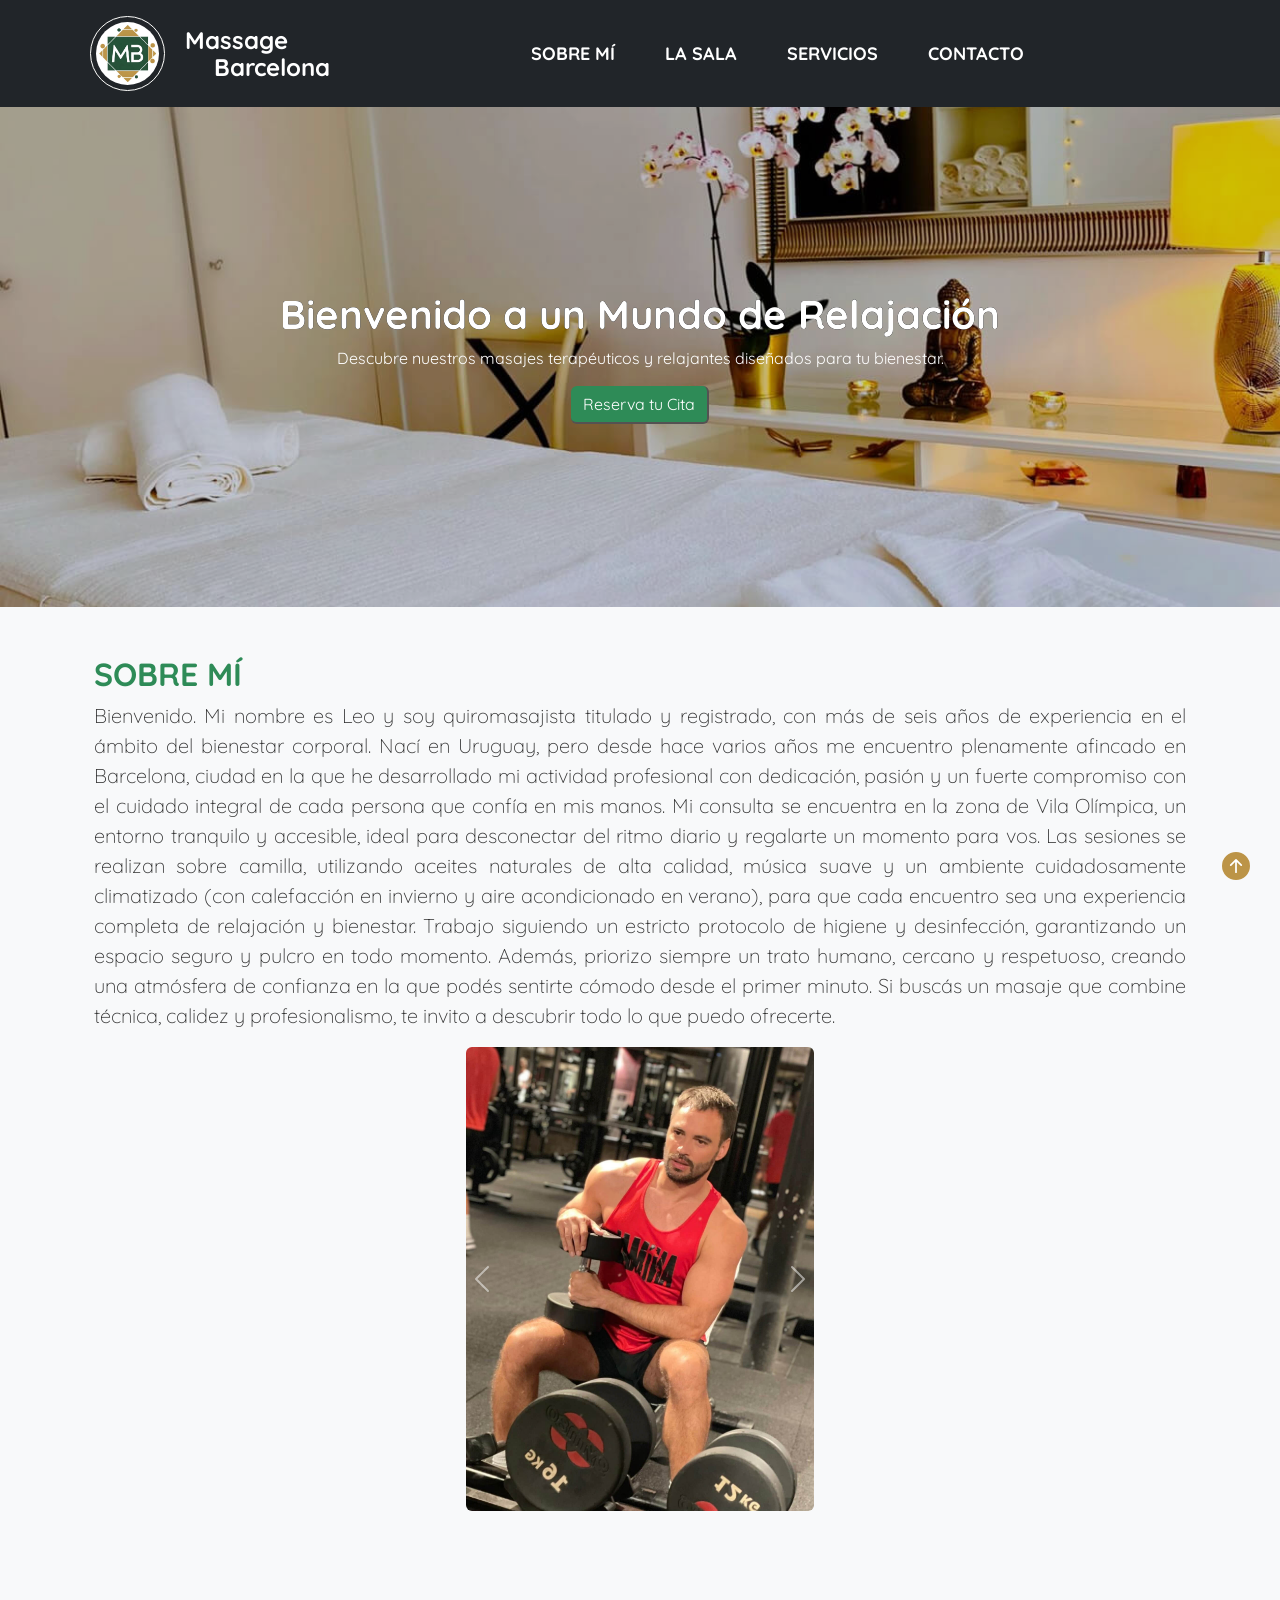
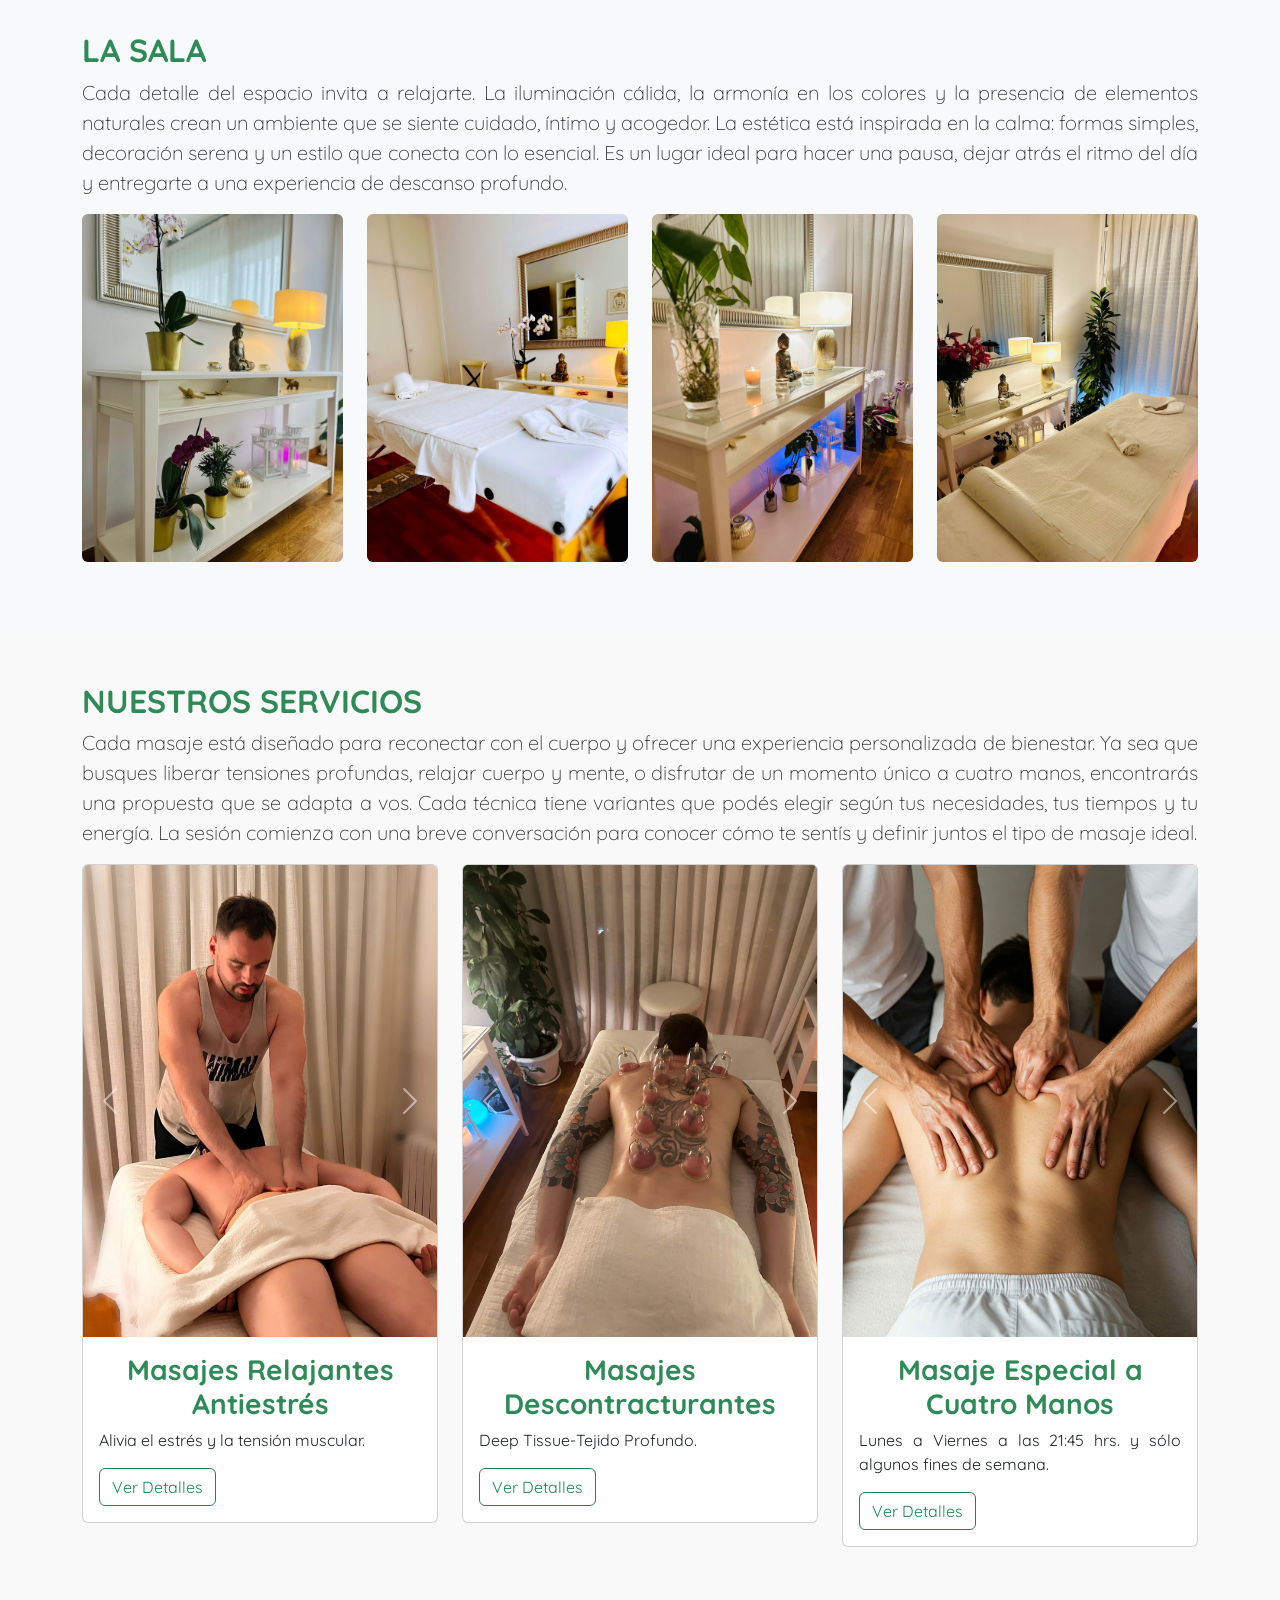
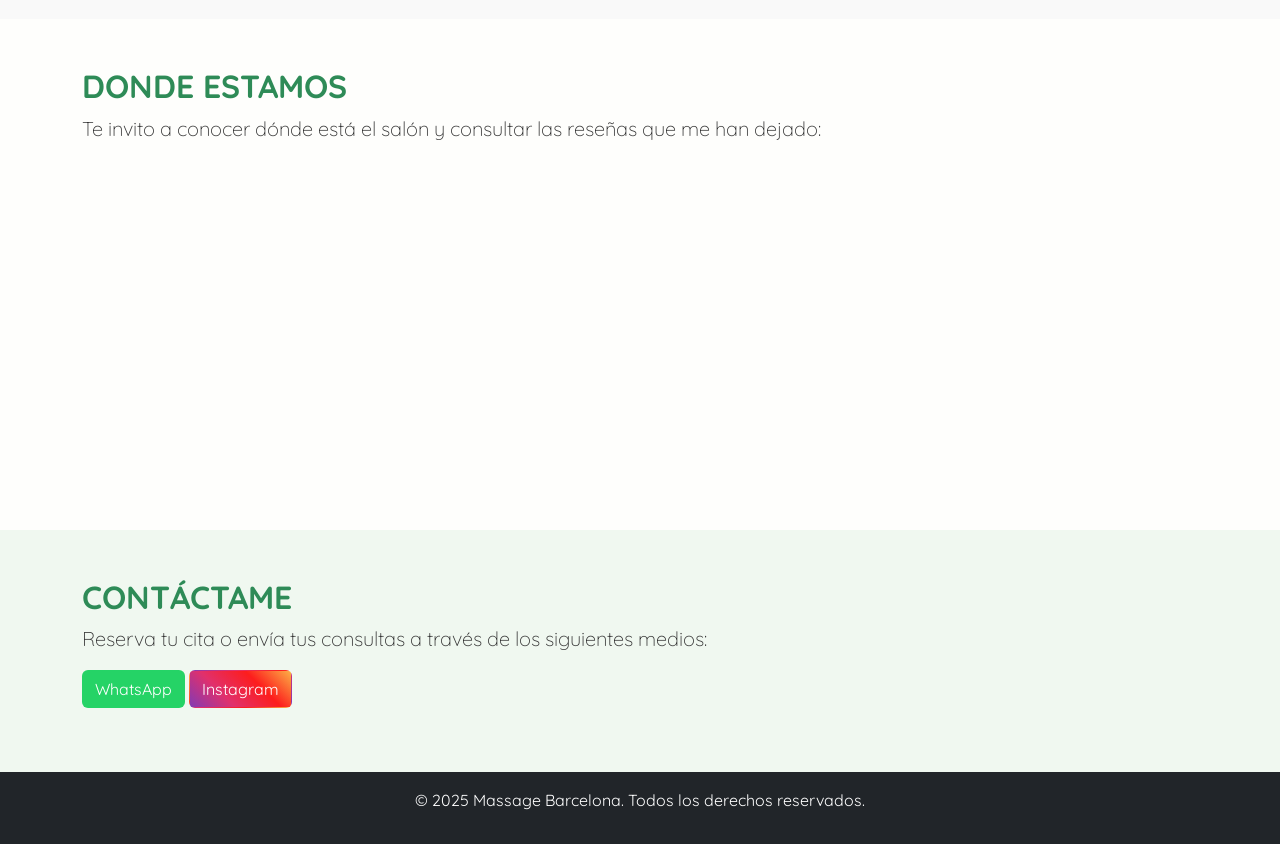
==== commit 171ec4ab: "feature/css and sections" ====
--- a/index.html
+++ b/index.html
@@ -14,26 +14,27 @@
 <body>
     <header id="home" class="bg-dark">
         <div class="container header-container">
-          <div class="col-md-3">
-            <img src="img/LogomassageBarcelona7.jpg" alt="Logo Massage Barcelona" class="logo">
+          <div class="col-md-3 logocontainer">
+            <div class="logo-wrapper">
+              <img src="img/LogomassageBarcelona7.jpg" alt="Logo Massage Barcelona" class="logo">
+              <h1 class="logo-text">Massage<br><span class="barcelona-line">Barcelona</span></h1>
+            </div>
           </div>
           <div class="col-md-9 nav-pc-container">
             <nav class="nav-pc justify-content-center">
-              <a class="nav-link" href="#inicio">Inicio</a>
-              <a class="nav-link" href="#sobremi">Sobre mí</a>
-              <a class="nav-link" href="#sala">La Sala</a>
-              <a class="nav-link" href="#servicios">Servicios</a>
-              <a class="nav-link" href="#contacto">Contacto</a>
+              <a href="#sobremi" class="nav-link">Sobre Mí</a>
+              <a href="#sala" class="nav-link">La Sala</a>
+              <a href="#servicios" class="nav-link">Servicios</a>
+              <a href="#contacto" class="nav-link">Contacto</a>
             </nav>
           </div>
           <div class="nav-mobile">
             <button class="menu-toggle" aria-label="Menú">☰</button>
             <nav class="nav-mobile-list">
-              <a class="nav-link" href="#inicio">Inicio</a>
-              <a class="nav-link" href="#sobremi">Sobre mí</a>
-              <a class="nav-link" href="#sala">La Sala</a>
-              <a class="nav-link" href="#servicios">Servicios</a>
-              <a class="nav-link" href="#contacto">Contacto</a>
+              <a href="#sobremi" class="nav-link">Sobre Mí</a>
+              <a href="#sala" class="nav-link">La Sala</a>
+              <a href="#servicios" class="nav-link">Servicios</a>
+              <a href="#contacto" class="nav-link">Contacto</a>
             </nav>
           </div>
         </div>
@@ -46,11 +47,11 @@
                 <h1 style="font-weight: bold;" >Bienvenido a un Mundo de Relajación</h1>
             </div>
             <p class="text-center">Descubre nuestros masajes terapéuticos y relajantes diseñados para tu bienestar.</p>
-            <a href="#contacto" class="btn btn-primary">Reserva tu Cita</a>
-        </div>
-    </section>
-
-    <section id="sobremi" class="sobremi py-5 bg-light">
+            <a href="#contacto" class="btn btn-primary reserva">Reserva tu Cita</a>
+        </div>
+    </section>
+
+    <section id="sobremi" class="sobremi py-5 bg-light ">
         <div class="container">
             <div class="container">
                 <h2>SOBRE MÍ</h2>
@@ -61,60 +62,37 @@
                 Trabajo siguiendo un estricto protocolo de higiene y desinfección, garantizando un espacio seguro y pulcro en todo momento. Además, priorizo siempre un trato humano, cercano y respetuoso, creando una atmósfera de confianza en la que podés sentirte cómodo desde el primer minuto.
                 Si buscás un masaje que combine técnica, calidez y profesionalismo, te invito a descubrir todo lo que puedo ofrecerte.
                 </p>
-                <div class="row justify-content-center">
-                    <div id="misfotos" class="carousel slide misfotos col-12 col-sm-4 mb-4" data-bs-ride="carousel" data-bs-interval="5000">
+                <div class="row ">
+                    <div id="misfotos" class="carousel slide mx-auto justify-content-center col-12 col-sm-4 mb-4" data-bs-ride="carousel" data-bs-interval="5000">
                         <div class="carousel-inner">
                             <div class="carousel-item active">
                                 <img src="img/misfotos1.JPG" class="d-block w-100 card-img-top img-fluid rounded" alt="mifoto1">
                             </div>
                             <div class="carousel-item">
-                                <img src="img/misfotos0.JPG" class="d-block w-100 card-img-top img-fluid rounded" alt="mifoto0">
-                            </div>
-                            <div class="carousel-item">
-                                <img src="img/misfotos.JPG" class="d-block w-100 card-img-top img-fluid rounded" alt="mifoto">
-                            </div>
-                            <div class="carousel-item">
-                                <img src="img/misfotos2.JPG" class="d-block w-100 card-img-top img-fluid rounded" alt="mifoto2">
-                            </div>
-                            <div class="carousel-item">
-                                <img src="img/misfotos7.JPG" class="d-block w-100 card-img-top img-fluid rounded" alt="mifoto7">
-                            </div>
-                            <div class="carousel-item">
-                                <img src="img/misfotos5.jpg" class="d-block w-100 card-img-top img-fluid rounded" alt="mifoto5">
-                            </div>
-                            <div class="carousel-item">
-                                <img src="img/misfotos6.JPG" class="d-block w-100 card-img-top img-fluid rounded" alt="mifoto6">
-                            </div> 
-                            <div class="carousel-item">
-                                <img src="img/misfotos8.JPG" class="d-block w-100 card-img-top img-fluid rounded" alt="mifoto8">
-                            </div>
-                            <div class="carousel-item">
-                                <img src="img/misfotos9.JPG" class="d-block w-100 card-img-top img-fluid rounded" alt="mifoto9">
-                            </div>
-                            <div class="carousel-item">
-                                <img src="img/misfotos11.JPG" class="d-block w-100 card-img-top img-fluid rounded" alt="mifoto11">
-                            </div>
-                            <div class="carousel-item">
-                                <img src="img/misfotos12.JPG" class="d-block w-100 card-img-top img-fluid rounded" alt="mifoto12">
-                            </div>
-                            <div class="carousel-item">
-                                <img src="img/misfotos13.JPG" class="d-block w-100 card-img-top img-fluid rounded" alt="mifoto13">
-                            </div>
-                            <div class="carousel-item">
-                                <img src="img/misfotos14.JPG" class="d-block w-100 card-img-top img-fluid rounded" alt="mifoto14">
-                            </div>
-                            <div class="carousel-item">
-                                <img src="img/misfotos15.JPG" class="d-block w-100 card-img-top img-fluid rounded" alt="mifoto15">
-                            </div>
-                        </div>
-                    <button class="carousel-control-prev" type="button" data-bs-target="#misfotos" data-bs-slide="prev">
-                        <span class="carousel-control-prev-icon" aria-hidden="true"></span>
-                        <span class="visually-hidden">Previous</span>
-                    </button>
-                    <button class="carousel-control-next" type="button" data-bs-target="#misfotos" data-bs-slide="next">
-                        <span class="carousel-control-next-icon" aria-hidden="true"></span>
-                        <span class="visually-hidden">Next</span>
-                    </button>
+                                <img src="img/masaje8.JPG" class="d-block w-100 card-img-top img-fluid rounded" alt="masaje8">
+                            </div>
+                            <div class="carousel-item">
+                                <img src="img/masaje4.JPG" class="d-block w-100 card-img-top img-fluid rounded" alt="masaje4">
+                            </div>
+                            <div class="carousel-item">
+                                <img src="img/masaje5.JPG" class="d-block w-100 card-img-top img-fluid rounded" alt="masaje5">
+                            </div>
+                            <div class="carousel-item">
+                                <img src="img/masaje6.JPG" class="d-block w-100 card-img-top img-fluid rounded" alt="masaje6">
+                            </div>
+                            <div class="carousel-item">
+                                <img src="img/masaje7.JPG" class="d-block w-100 card-img-top img-fluid rounded" alt="masaje7">
+                            </div>
+                        </div>
+                        <button class="carousel-control-prev" type="button" data-bs-target="#misfotos" data-bs-slide="prev">
+                            <span class="carousel-control-prev-icon" aria-hidden="true"></span>
+                            <span class="visually-hidden">Previous</span>
+                        </button>
+                        <button class="carousel-control-next" type="button" data-bs-target="#misfotos" data-bs-slide="next">
+                            <span class="carousel-control-next-icon" aria-hidden="true"></span>
+                            <span class="visually-hidden">Next</span>
+                        </button>
+                    </div>
                 </div>
             </div>
         </div>
@@ -357,13 +335,6 @@
                 <a href="https://wa.me/59899879819"  class="btn whatsapp">WhatsApp</a>
                 <a href="https://www.instagram.com/massage.barcelona.leo?igsh=MThna2YydHZkanZvZw==" class="btn instagram" >Instagram</a>
             </div>
-           <!-- <form class="formulario" id="contact-form" action="https://formspree.io/f/mjkypwkq" method="post">
-                <input type="text" placeholder="Nombre" class="form-control mb-3" id="name" name="name">
-                <input type="email" name="_replyto" placeholder="Email" class="form-control mb-3" id="email" name="email">
-                <input type="hidden" name="_subject" value="Nuevo Mensaje de Contacto">
-                <textarea placeholder="Mensaje" class="form-control mb-3" id="message" name="message"></textarea>
-                <button type="submit" class="btn btn-primary">Enviar</button>
-            </form> -->
         </div>
     </section>
     <a href="#home" class="upAnchor">
--- a/css/styles.css
+++ b/css/styles.css
@@ -1,344 +1,451 @@
 /* Estilos personalizados */
 
 :root {
-    --colorText: #333;
-    --colorHtext: #2e8b57;
-    --colorbgBody: #fefefc;
-    --colorGold: #bc9447;
-    --bodyFontFamily: 'Quicksand', sans-serif;
-  }
-  
-  body {
-    font-family: var(--bodyFontFamily);
-    background-color: var(--colorbgBody);
-    color: var(--colorText);
-  }
-  
-
-  h2,
-  h3 {
-    color: var(--colorHtext); /* verde natural */
-    font-weight: 700;
-  }
-  
-  /* Estilos para el header en general */
-  header {
-    padding-top: 5px;
-    padding-bottom: 5px;
-    background-color: var(--colorText);
-    position: relative; /* Añade esta línea */
-  }
-  
+  --colorText: #333;
+  --colorHtext: #2e8b57;
+  --colorbgBody: #fefefc;
+  --colorGold: #bc9447;
+  --bodyFontFamily: 'Quicksand', sans-serif;
+}
+
+body {
+  font-family: var(--bodyFontFamily);
+  background-color: var(--colorbgBody);
+  color: var(--colorText);
+}
+
+h2,
+h3 {
+  color: var(--colorHtext);
+  font-weight: 700;
+}
+
+/* Estilos para el header en general */
+header {
+  padding-top: 5px;
+  padding-bottom: 5px;
+  background-color: var(--colorText);
+  position: relative;
+}
+
+.header-container {
+  display: flex;
+  align-items: center;
+  justify-content: space-between;
+  padding: 10px 20px;
+}
+
+header .logo {
+  max-width: 75px;
+  height: auto;
+  display: block;
+  border-radius: 50%;
+  border: 1px solid var(--colorbgBody);
+  box-sizing: border-box;
+  padding: 5px;
+}
+
+/* Estilos para el contenedor del logo principal  */
+.logocontainer {
+  display: flex; 
+  align-items: center; 
+}
+
+/* Estilos para el contenedor interno del logo y el texto */
+.logo-wrapper {
+  display: flex;
+  align-items: center; 
+}
+
+.logo-wrapper .logo {
+  max-width: 75px;
+  height: auto;
+  display: block;
+  margin-right: 15px; 
+  border: 1px solid var(--colorbgBody);
+  box-sizing: border-box;
+  padding: 5px;
+}
+
+.logo-wrapper .logo-text {
+  color: white;
+  font-size: 24px;
+  margin: 0;
+  font-weight: bold; 
+  line-height: 1.1; 
+}
+
+.logo-wrapper .barcelona-line {
+  display: inline-block;
+  text-indent: 25%;
+}
+/* Estilos para la navegación horizontal */
+.nav-pc {
+  display: flex;
+  justify-content: center;
+}
+
+.nav-pc a.nav-link { 
+  color: white !important;
+  font-size: 18px;
+  font-weight: bold;
+  text-transform: uppercase;
+  padding: 10px 15px;
+  margin: 0 10px;
+  text-decoration: none;
+  transition: color 0.3s ease-in-out, background-color 0.3s ease-in-out;
+  border-radius: 5px; 
+}
+
+.nav-pc a.nav-link:hover {
+  background-color: rgba(255, 255, 255, 0.1);
+  color: var(--colorGold) !important;
+}
+
+.nav-pc a.nav-link:active {
+  background-color: rgba(255, 255, 255, 0.2);
+  color: var(--colorGold) !important;
+  transform: scale(0.98); 
+}
+
+/* Estilos para el menú desplegable móvil */
+.nav-mobile {
+  display: none;
+  align-items: center;
+}
+
+.menu-toggle {
+  background: none;
+  border: none;
+  color: white;
+  font-size: 24px;
+  cursor: pointer;
+  padding: 0;
+  margin-left: 15px;
+}
+
+.menu-toggle:focus {
+  outline: none;
+}
+
+.nav-mobile-list {
+  position: absolute;
+  top: 100%;
+  left: 0;
+  background-color: rgba(159, 191, 169, 0.95);
+  width: 100%;
+  z-index: 1000;
+  display: none;
+  flex-direction: column;
+  align-items: stretch;
+  padding: 15px 0;
+}
+
+.nav-mobile-list.open {
+  display: flex;
+  background-color: #212529;
+}
+
+.nav-mobile-list a.nav-link { 
+  color: white !important;
+  font-size: 18px;
+  font-weight: bold;
+  text-transform: uppercase;
+  padding: 15px 20px;
+  margin: 0;
+  text-decoration: none;
+  transition: color 0.3s ease-in-out, background-color 0.3s ease-in-out;
+  text-align: left;
+  display: block;
+  border-bottom: 1px solid rgba(255, 255, 255, 0.1); 
+}
+
+.nav-mobile-list a.nav-link:last-child {
+  border-bottom: none;
+}
+
+.nav-mobile-list a.nav-link:hover {
+  background-color: rgba(255, 255, 255, 0.1);
+  color: var(--colorGold) !important;
+}
+
+.nav-mobile-list a.nav-link:active {
+  background-color: rgba(255, 255, 255, 0.2);
+  color: var(--colorGold) !important;
+}
+#misfotos {
+  margin-left: auto !important;
+  margin-right: auto !important;
+  display: block !important; /* Ensure it's a block-level element */
+}
+
+.carousel-item {
+  transition: opacity 0.1s ease-in-out !important;
+  opacity: 0;
+}
+
+.carousel-item.active {
+  opacity: 1;
+}
+
+/* Media query pantallas más pequeñas  */
+@media (max-width: 991.98px) {
+  .nav-pc-container {
+    display: none; 
+  }
+
+  .nav-mobile {
+    display: flex; 
+    align-items: center; 
+  }
+
   .header-container {
+    justify-content: space-between;
+  }
+
+  .col-md-3.logocontainer {
     display: flex;
     align-items: center;
-    justify-content: space-between; /* Espacio entre logo y navegación (inicialmente) */
-    padding: 10px 20px; /* Añade un poco de padding interno */
-  }
-  
-  header .logo {
-    max-width: 150px;
-    height: auto;
-    display: block;
-    margin: 1px 0;
-    border-radius: 50%;
-    border: 2px solid white;
-    box-sizing: border-box;
-    padding: 5px;
-  }
-  
-  /* Estilos para la navegación horizontal (PC) */
-  .nav-pc {
+    margin-right: 15px; 
+  }
+
+  .logo-wrapper {
     display: flex;
-    justify-content: center; /* Centra los enlaces en pantallas grandes */
-  }
-  
-  .nav-pc .nav-link {
-    background: var(--colorGold);
-    color: white !important;
-    font-size: 18px;
-    font-weight: bold;
-    text-transform: uppercase;
-    padding: 10px 15px;
-    margin: 0 10px; /* Reduce el margen horizontal para PC */
-    border-radius: 5px;
-    transition: all 0.3s ease-in-out;
-  }
-  
-  .nav-pc .nav-link:hover {
-    background: #2e8b57;
-    color: white !important;
-    transform: scale(1.1);
-  }
-  
-  .nav-pc .nav-link:active {
-    transform: scale(0.95);
-  }
-  
-  /* Estilos para el menú desplegable móvil */
+    align-items: center;
+  }
+
+  .logo-wrapper .logo {
+    max-width: 65px; 
+    margin-right: 10px;
+  }
+
+  .logo-wrapper .logo-text {
+    font-size: 22px; 
+  }
+
+  .logo-wrapper .barcelona-line {
+    text-indent: 22%;
+  }
+}
+
+/* Media query para pantallas grandes  */
+@media (min-width: 992px) {
   .nav-mobile {
-    display: none; /* Oculto por defecto */
-    align-items: center; /* Alinea verticalmente el botón */
-  }
-  
-  .menu-toggle {
-    background: none;
-    border: none;
-    color: white;
-    font-size: 24px;
-    cursor: pointer;
-    padding: 0;
-    margin-left: 15px; /* Espacio entre el logo y el botón */
-  }
-  
-  .menu-toggle:focus {
-    outline: none;
-  }
-  
-  .nav-mobile-list {
-    position: absolute;
-    top: 100%; /* Se muestra debajo del header */
-    left: 0;
-    background-color: rgba(159, 191, 169, 0.95); /* Fondo semi-transparente */
-    width: 100%;
-    z-index: 1000; /* Asegura que esté por encima de otros elementos */
-    display: none; /* Oculto por defecto */
-    flex-direction: column;
+    display: none; 
+  }
+
+  .nav-pc-container {
+    display: block; 
+  }
+
+  .header-container {
+    justify-content: space-between; 
     align-items: center;
-    padding: 15px 0;
-  }
-  
-  .nav-mobile-list.open {
-    display: flex; /* Muestra el menú cuando la clase 'open' está presente */
-    background-color: #212529;
-  }
-  
-  .nav-mobile-list .nav-link {
-    background: var(--colorGold);
-    color: white !important;
-    font-size: 18px;
-    font-weight: bold;
-    text-transform: uppercase;
-    padding: 10px 20px;
-    margin: 10px 0;
-    border-radius: 5px;
-    transition: all 0.3s ease-in-out;
-    width: 80%; /* Ancho del botón en el menú móvil */
-    text-align: center;
-  }
-  
-  .nav-mobile-list .nav-link:hover {
-    background: #2e8b57;
-    transform: scale(1.05); /* Un scaling menor para móvil */
-  }
-  
-  .nav-mobile-list .nav-link:active {
-    transform: scale(0.98);
-  }
-  .carousel-item {
-    transition: opacity 0.1s ease-in-out !important; /* Controla la duración y el tipo de transición */
-    opacity: 0; /* Inicialmente todas las imágenes están ocultas */
-  }
-  
-  .carousel-item.active {
-    opacity: 1; /* La imagen activa es completamente visible */
-  }
-  
-  
-  /* Media query para pantallas más pequeñas (móvil) */
-  @media (max-width: 767.98px) {
-    .nav-pc {
-      display: none; /* Oculta la navegación horizontal en móvil */
-    }
-  
-    .nav-mobile {
-      display: flex; /* Muestra el contenedor del botón de menú en móvil */
-    }
-  
-    .header-container {
-      justify-content: space-between; /* Espacio entre logo y botón en móvil */
-    }
-  }
-  
-  /* Media query para pantallas medianas y grandes (PC) */
-  @media (min-width: 768px) {
-    .nav-mobile {
-      display: none; /* Oculta el botón de menú en PC */
-    }
-  
-    .header-container {
-      justify-content: space-between; /* Asegura la distribución en PC */
-    }
-  }
-  
-
-  
-  header .col-md-3 .logo {
-    max-width: 150px;
-    height: auto;
-    display: block;
-    margin: 1px 0;
-    border-radius: 50%;
-    border: 2px solid var(--colorbgBody);
-    box-sizing: border-box;
-    padding: 5px;
-  }
-  
-  header {
-    padding-top: 5px;
-    padding-bottom: 5px;
-  }
-  
-  p{
-    text-align: justify;
-  }
-  
-  .bienvenida {
-    border-radius: 10px;
-    color: white;
-    border-radius: 10px;
-    color: white;
-    text-shadow: 
+  }
+
+  .col-md-3.logocontainer {
+    display: flex;
+    align-items: center;
+  }
+}
+
+header .col-md-3 .logo {
+  max-width: 75px;
+  height: auto;
+  display: block;
+  margin: 1px 0;
+  border: 1px solid var(--colorbgBody);
+  box-sizing: border-box;
+  padding: 5px;
+}
+
+header {
+  padding-top: 5px;
+  padding-bottom: 5px;
+}
+
+.logocontainer {
+  display: flex;
+  color: white;
+}
+
+.logo-text{
+  padding-left: 20px;
+}
+
+
+p {
+  text-align: justify;
+}
+
+.bienvenida {
+  border-radius: 10px;
+  color: white;
+  text-shadow:
     -0.30px -0.30px 0 rgba(0, 0, 0, 0.5),
     0.30px -0.30px 0 rgba(0, 0, 0, 0.5),
     -0.30px  0.30px 0 rgba(0, 0, 0, 0.5),
     0.30px  0.30px 0 rgba(0, 0, 0, 0.5);
-  }
-  
-  .hero {
-    background-image: url('../img/salon3.JPG');
-    background-size: cover;
-    background-attachment: fixed;
-    background-position: center;
-    position: relative;
-    overflow: hidden;
-    height: 500px;
-    display: flex;
-    align-items: center;
-    justify-content: center;
-    text-align: center;
-    color: #fff;
-  }
-  
-  .hero::before {
-    content: "";
-    position: absolute;
-    top: 0;
-    left: 0;
-    width: 100%;
-    height: 100%;
-    background-color: rgba(0, 0, 0, 0.19);
-  }
-  
-  .hero-content {
-    position: relative;
-    z-index: 1;
-    text-align: center;
-  }
-  
-  .card-title {
-    color: #2e8b57;
-  }
-  
-  .card-description {
-    color: #2e8b57;
-  }
-  
-  .servicios {
-    background-color: #f9f9f9;
-  }
-  
-  .servicio {
-    text-align: center;
-    padding: 20px;
-    border: 1px solid #e0e0e0;
-    border-radius: 5px;
-  }
-  
-  .servicio img {
-    max-width: 100%;
-    height: auto;
-    margin-bottom: 10px;
-  }
-  
-  .contacto {
-    background-color: #f0f8f0;
-  }
-  
-  .whatsapp {
-    background-color: #25D366;
-    color: white;
-  }
-  
-  .instagram {
-    background: linear-gradient(45deg, #833AB4, #E1306C, #FD1D1D, #FCAF45);
-    color: white;
-  }
-  
-  /* WhatsApp */
-  .whatsapp:hover {
-    background-color: #28e16c !important;
-    color: white !important;
-  }
-  
-  .instagram:hover {
-    background: linear-gradient(25deg, #833AB4, #E1306C, #FD1D1D, #FCAF45) !important;
-    /* Mantiene el degradado */
-    color: white !important;
-  }
-  
-  /* Estilos para el mapa */
-  
-  .map-container {
-    width: 100%;
-    margin-bottom: 20px;
-  }
-  
-  .map-container iframe {
-    width: 100%;
-    height: 300px;
-    border: 0;
-  }
-  
-  .formulario {
-    margin-top: 20px;
-  }
-  
-  .btn-primary {
-    background-color: var(--colorHtext);
-    border-color: var(--colorHtext);
-    color: #fff;
-  }
-  
-  .btn-success {
-    background-color: #ffd700;
-    border-color: #ffd700;
-    color: #333;
-  }
-  
-  .btn-secondary {
-    background-color: #a9a9a9;
-    border-color: #a9a9a9;
-    color: #fff;
-  }
-  
-  .upAnchor {
-    background-color: white;
-    display: flex;
-    position: fixed;
-    bottom: 20px;
-    right: 30px;
-    z-index: 9999;
-    border-radius: 16px;
-  }
-  
-  .bi-arrow-up-circle {
-    fill: var(--colorGold);
-  }
-  
-  footer {
-    background-color: #2e8b57;
-    color: #fff;
-    text-align: center;
-    padding: 10px;
-  }+}
+
+.hero {
+  background-image: url('../img/salon3.JPG');
+  background-size: cover;
+  background-attachment: fixed;
+  background-position: center;
+  position: relative;
+  overflow: hidden;
+  height: 500px;
+  display: flex;
+  align-items: center;
+  justify-content: center;
+  text-align: center;
+  color: #fff;
+}
+
+.hero::before {
+  content: "";
+  position: absolute;
+  top: 0;
+  left: 0;
+  width: 100%;
+  height: 100%;
+  background-color: rgba(0, 0, 0, 0.19);
+}
+
+.hero-content {
+  position: relative;
+  z-index: 1;
+  text-align: center;
+}
+.hero-content .reserva {
+  border-top:none;
+  border-left: none;
+  border-bottom: 2px solid rgb(84, 82, 82); 
+  border-right: 2px solid rgb(84, 82, 82); 
+  transition: border-color 0.3s ease-in-out; 
+  box-shadow: none;
+}
+
+.hero-content .reserva:hover {
+  border-bottom-color: #333;
+  border-right-color: #333; 
+}
+
+.hero-content .reserva:active {
+  border-bottom-color: black; 
+  border-right-color: black; 
+  transform: translate(1px, 1px); 
+}
+
+.card-title {
+  color: #2e8b57;
+}
+
+.card-description {
+  color: #2e8b57;
+}
+
+.servicios {
+  background-color: #f9f9f9;
+}
+
+.servicio {
+  text-align: center;
+  padding: 20px;
+  border: 1px solid #e0e0e0;
+  border-radius: 5px;
+}
+
+.servicio img {
+  max-width: 100%;
+  height: auto;
+  margin-bottom: 10px;
+}
+
+.contacto {
+  background-color: #f0f8f0;
+}
+
+.whatsapp {
+  background-color: #25D366;
+  color: white;
+}
+
+.instagram {
+  background: linear-gradient(45deg, #833AB4, #E1306C, #FD1D1D, #FCAF45);
+  color: white;
+}
+
+/* WhatsApp */
+.whatsapp:hover {
+  background-color: #28e16c !important;
+  color: white !important;
+}
+
+.instagram:hover {
+  background: linear-gradient(25deg, #833AB4, #E1306C, #FD1D1D, #FCAF45) !important;
+  /* Mantiene el degradado */
+  color: white !important;
+}
+
+/* Estilos para el mapa */
+
+.map-container {
+  width: 100%;
+  margin-bottom: 20px;
+}
+
+.map-container iframe {
+  width: 100%;
+  height: 300px;
+  border: 0;
+}
+
+.formulario {
+  margin-top: 20px;
+}
+
+.btn-primary {
+  background-color: var(--colorHtext);
+  border-color: white;
+  color: #fff;
+}
+
+.btn-primary:hover {
+  background-color: var(--colorGold);
+  border-color: white;
+}
+
+.btn-success {
+  background-color: #ffd700;
+  border-color: #ffd700;
+  color: #333;
+}
+
+.btn-secondary {
+  background-color: #a9a9a9;
+  border-color: #a9a9a9;
+  color: #fff;
+}
+
+.upAnchor {
+  background-color: white;
+  display: flex;
+  position: fixed;
+  bottom: 20px;
+  right: 30px;
+  z-index: 9999;
+  border-radius: 16px;
+}
+
+.bi-arrow-up-circle {
+  fill: var(--colorGold);
+}
+
+footer {
+  background-color: #2e8b57;
+  color: #fff;
+  text-align: center;
+  padding: 10px;
+}
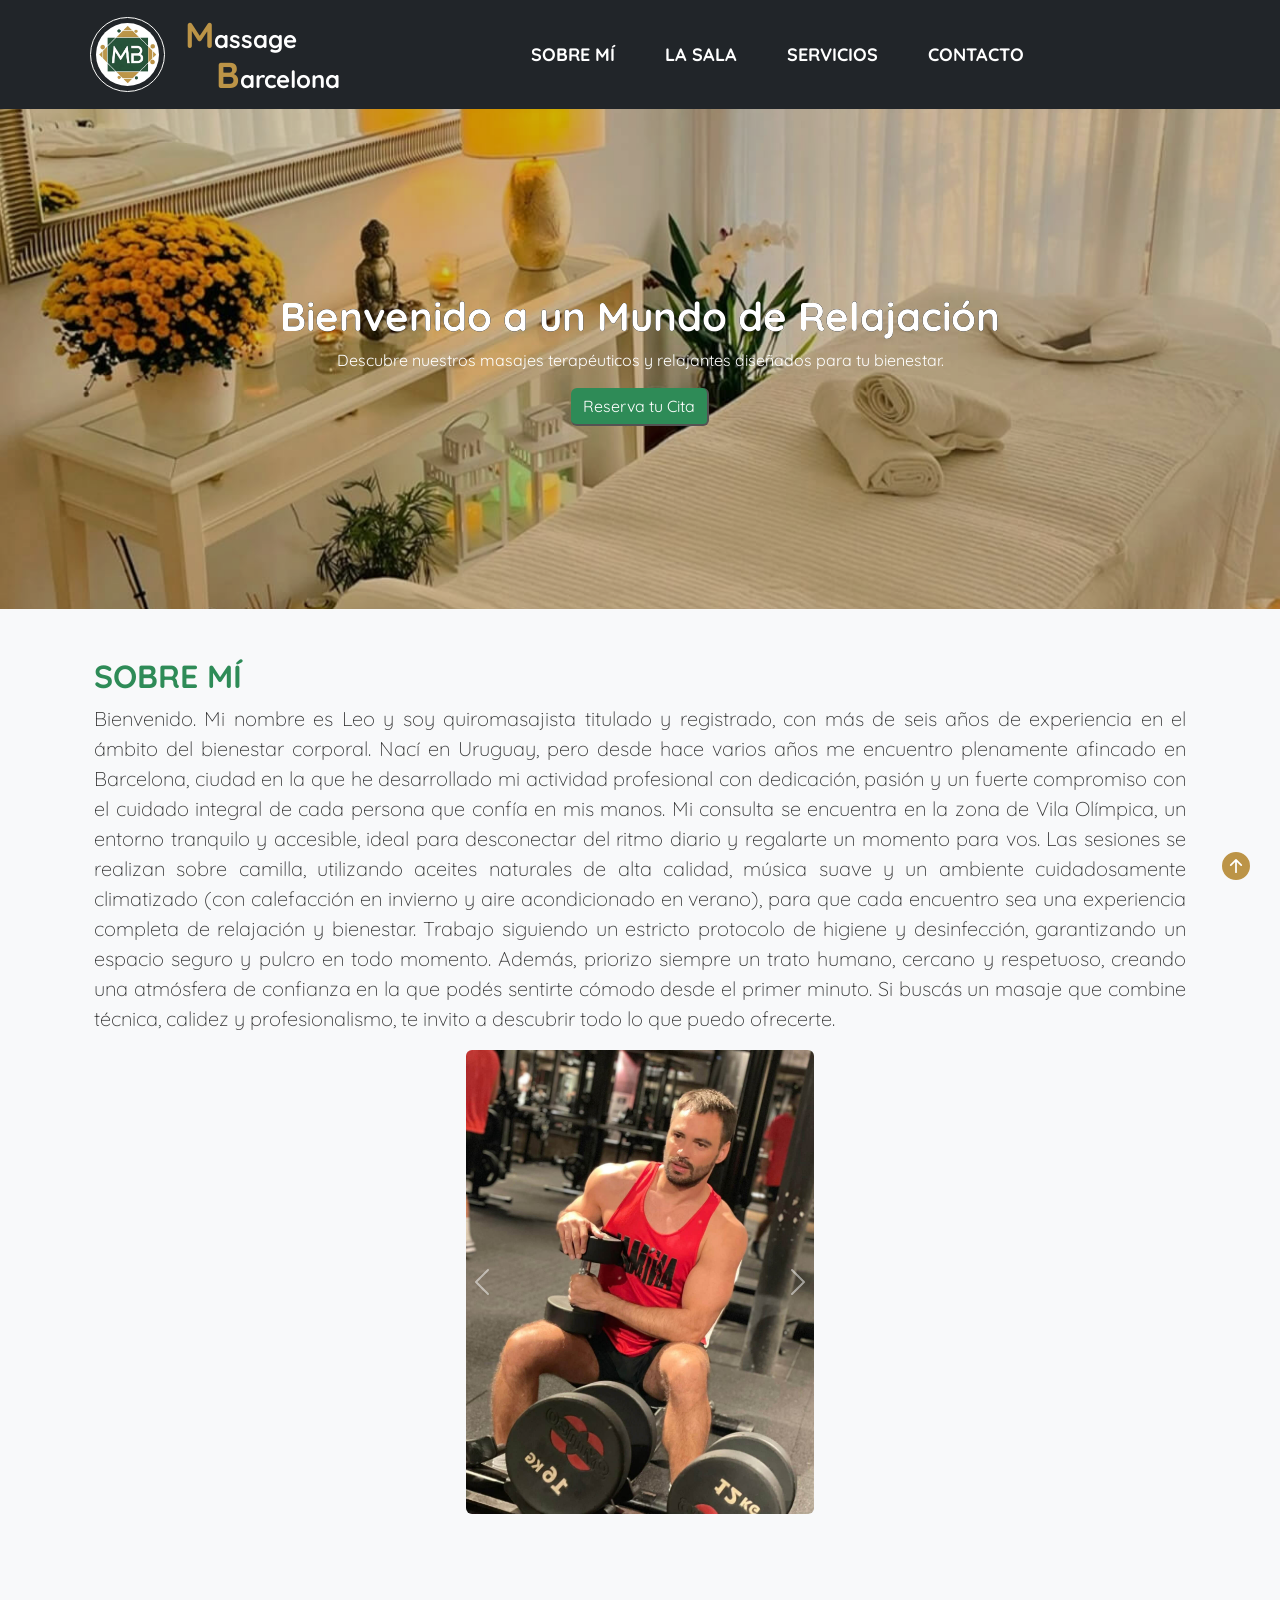
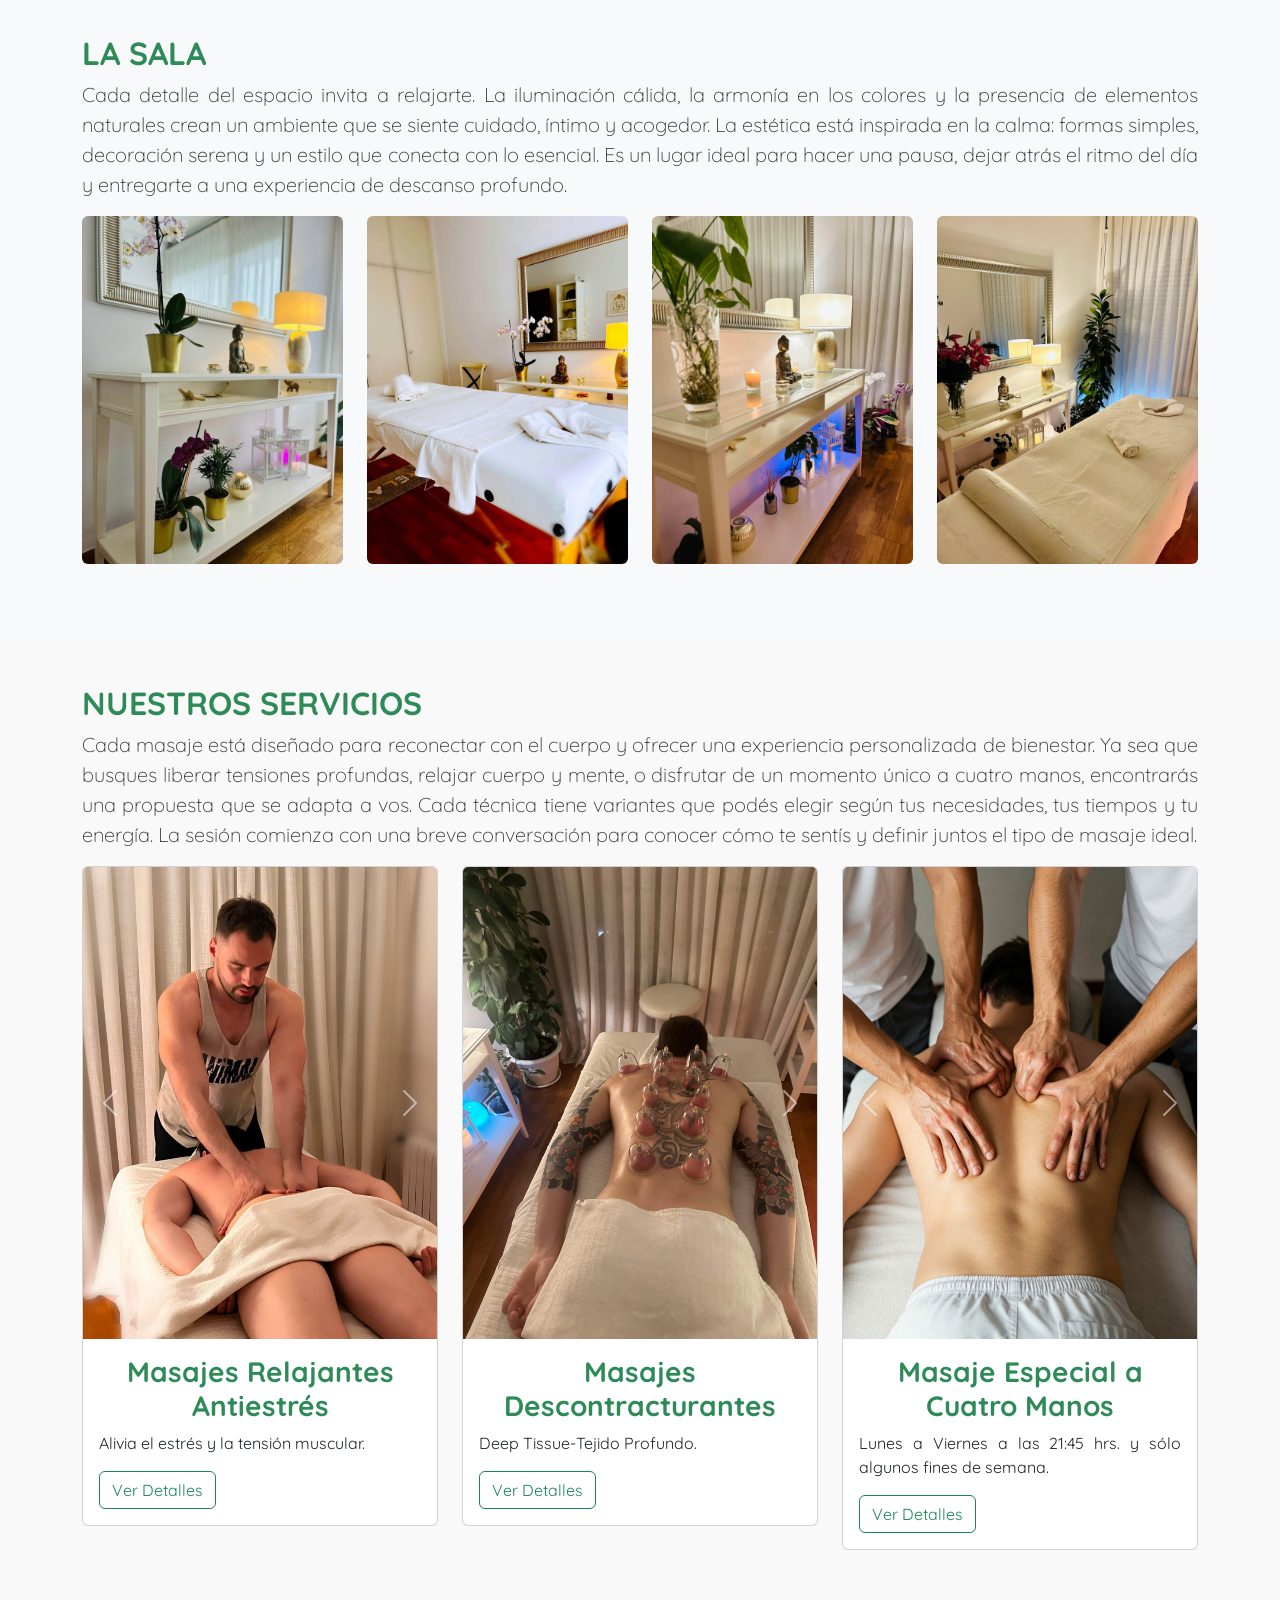
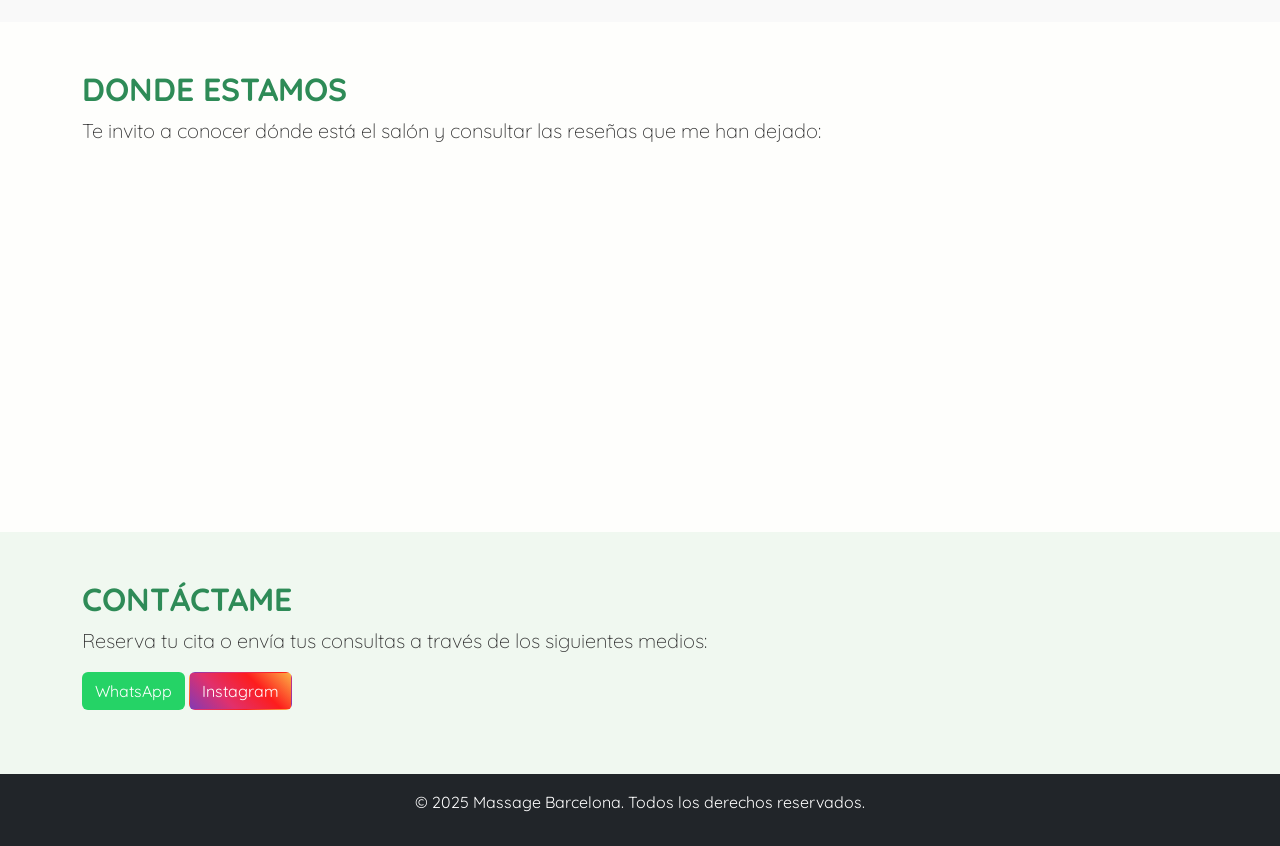
==== commit 99b75312: "feature/css y archivos 2" ====
--- a/index.html
+++ b/index.html
@@ -4,9 +4,24 @@
 <head>
     <meta charset="UTF-8">
     <meta name="viewport" content="width=device-width, initial-scale=1.0">
-    <title>Massage Barcelona</title>
+    <title>Massage Barcelona | Relajación y Bienestar en Vila Olímpica</title>
+    <meta name="description" content="Descubre los mejores masajes terapéuticos y relajantes en Barcelona, en la zona de Vila Olímpica. Quiromasajista titulado con experiencia. Reserva tu cita para un bienestar integral.">
+    <meta name="keywords" content="masaje barcelona, masajes barcelona, quiromasaje barcelona, relajación barcelona, bienestar barcelona, vila olímpica, masajes terapéuticos, masajes relajantes, quiromasajista leo">
+    <meta name="author" content="Leo (Massage Barcelona)">
+    <meta property="image" content="img/LogomassageBarcelona7.jpg">
+
+    <meta property="og:title" content="Massage Barcelona | Relajación y Bienestar en Vila Olímpica">
+    <meta property="og:description" content="Descubre los mejores masajes terapéuticos y relajantes en Barcelona, en la zona de Vila Olímpica. Quiromasajista titulado con experiencia. Reserva tu cita para un bienestar integral.">
+    <meta property="og:image" content="img/LogomassageBarcelona7.jpg">
+    <meta property="og:url" content="https://willsrebo.github.io/">
+    <meta property="og:type" content="website">
+
+    <meta name="twitter:card" content="img/masaje1.JPG">
+    <meta name="twitter:title" content="Massage Barcelona | Relajación y Bienestar en Vila Olímpica">
+    <meta name="twitter:description" content="Descubre los mejores masajes terapéuticos y relajantes en Barcelona, en la zona de Vila Olímpica. Quiromasajista titulado con experiencia. Reserva tu cita para un bienestar integral.">
+    <meta name="twitter:image" content="img/masaje1.JPG">
+
     <link href="https://cdn.jsdelivr.net/npm/bootstrap@5.3.0/dist/css/bootstrap.min.css" rel="stylesheet">
-   
     <link href="https://fonts.googleapis.com/css2?family=Prata&family=Quicksand:wght@400;600&display=swap" rel="stylesheet">
     <link rel="stylesheet" href="css/styles.css">
 </head>
@@ -16,8 +31,8 @@
         <div class="container header-container">
           <div class="col-md-3 logocontainer">
             <div class="logo-wrapper">
-              <img src="img/LogomassageBarcelona7.jpg" alt="Logo Massage Barcelona" class="logo">
-              <h1 class="logo-text">Massage<br><span class="barcelona-line">Barcelona</span></h1>
+                <img src="img/LogomassageBarcelona7.jpg" alt="Logo Massage Barcelona" class="logo">
+                <h1 class="logo-text"><span class="grande">M</span>assage<br><span class="barcelona-line"><span class="grande">B</span>arcelona</span></h1>
             </div>
           </div>
           <div class="col-md-9 nav-pc-container">
--- a/css/styles.css
+++ b/css/styles.css
@@ -56,6 +56,16 @@
   display: flex;
   align-items: center; 
 }
+
+.logo-wrapper h1 {
+  font-size: 24px; 
+}
+
+.logo-wrapper h1 .grande {
+  font-size: 36px; 
+  color: var(--colorGold);
+}
+
 
 .logo-wrapper .logo {
   max-width: 75px;
@@ -176,7 +186,7 @@
 #misfotos {
   margin-left: auto !important;
   margin-right: auto !important;
-  display: block !important; /* Ensure it's a block-level element */
+  display: block !important; 
 }
 
 .carousel-item {
@@ -192,6 +202,10 @@
 @media (max-width: 991.98px) {
   .nav-pc-container {
     display: none; 
+  }
+
+  .hero {
+    background-attachment: scroll;
   }
 
   .nav-mobile {
@@ -289,7 +303,7 @@
 }
 
 .hero {
-  background-image: url('../img/salon3.JPG');
+  background-image: url('../img/salon2.JPG');
   background-size: cover;
   background-attachment: fixed;
   background-position: center;
@@ -416,6 +430,12 @@
   background-color: var(--colorGold);
   border-color: white;
 }
+.btn-primary:active {
+  background-color: var(--colorGold) !important;
+  border-color: white !important;
+  color: #fff !important;
+  box-shadow: none !important; /* Opcional: Elimina el efecto de sombra al hacer clic */
+}
 
 .btn-success {
   background-color: #ffd700;
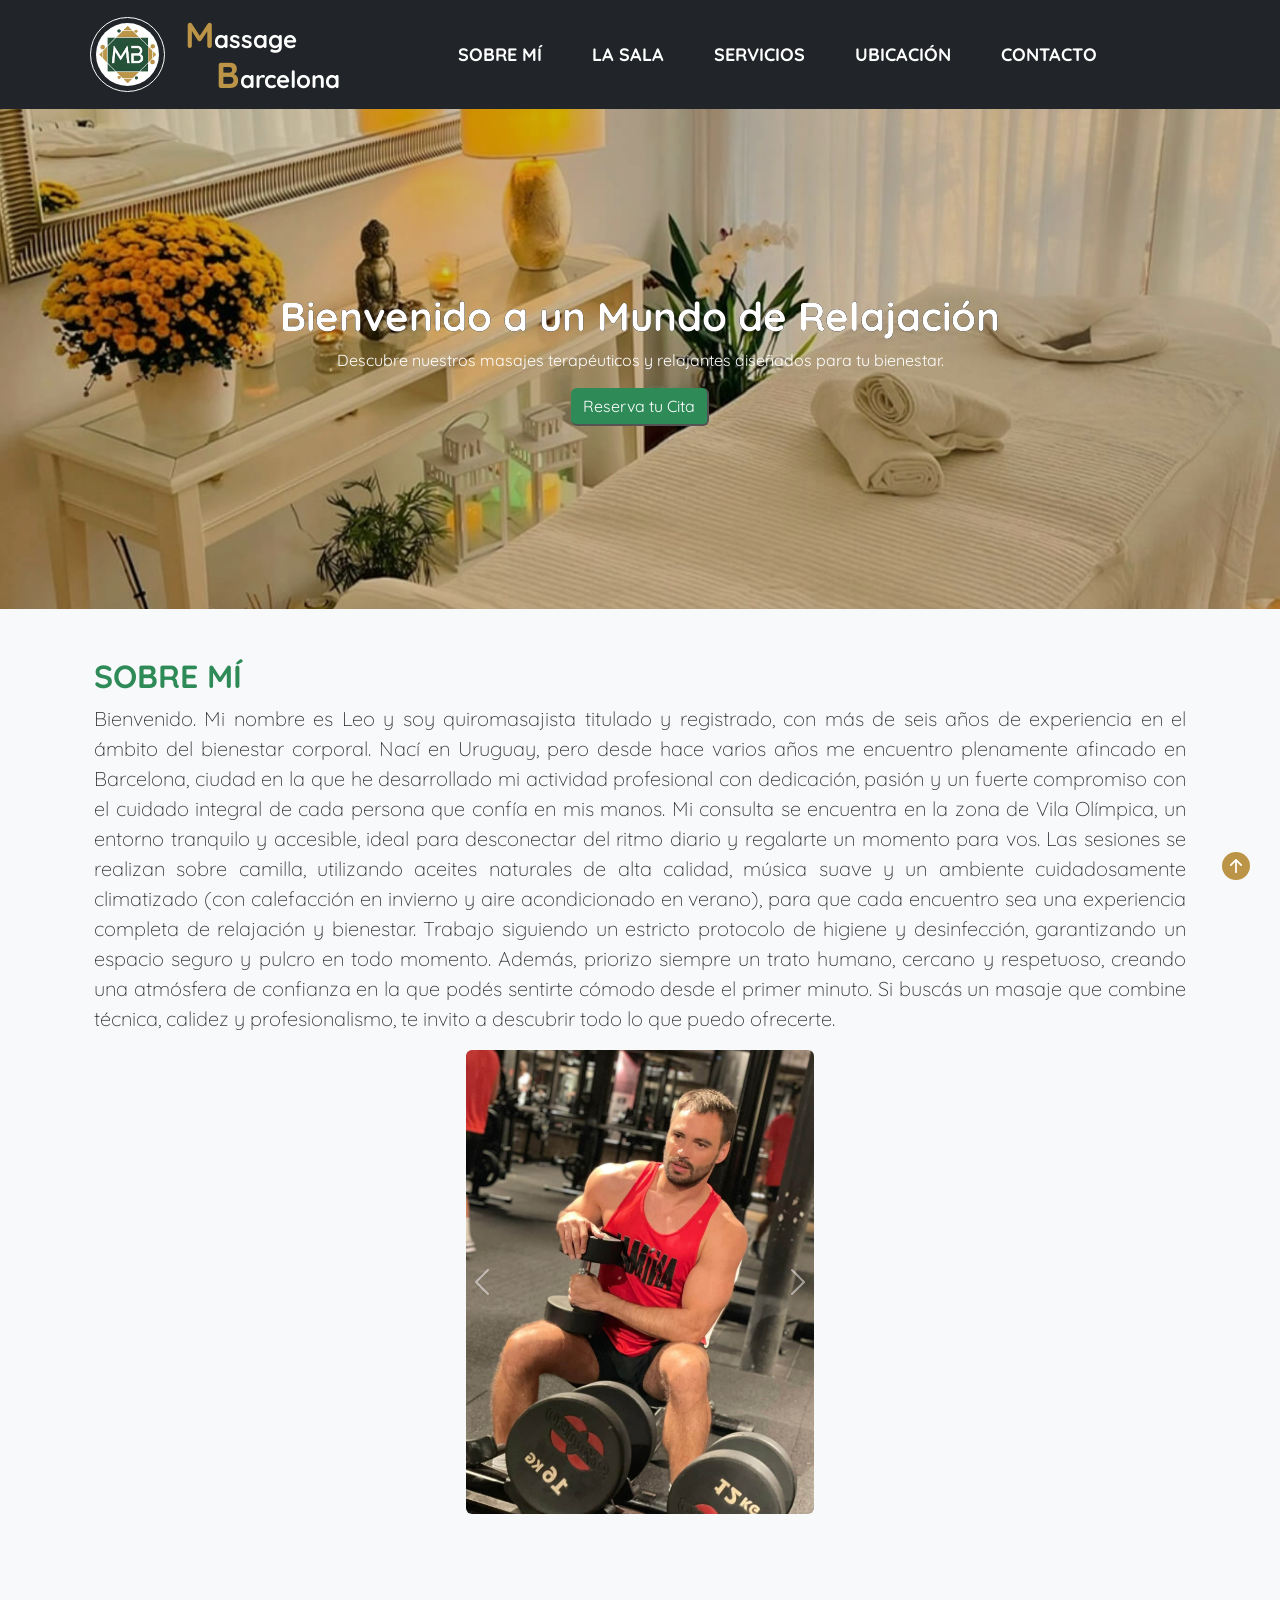
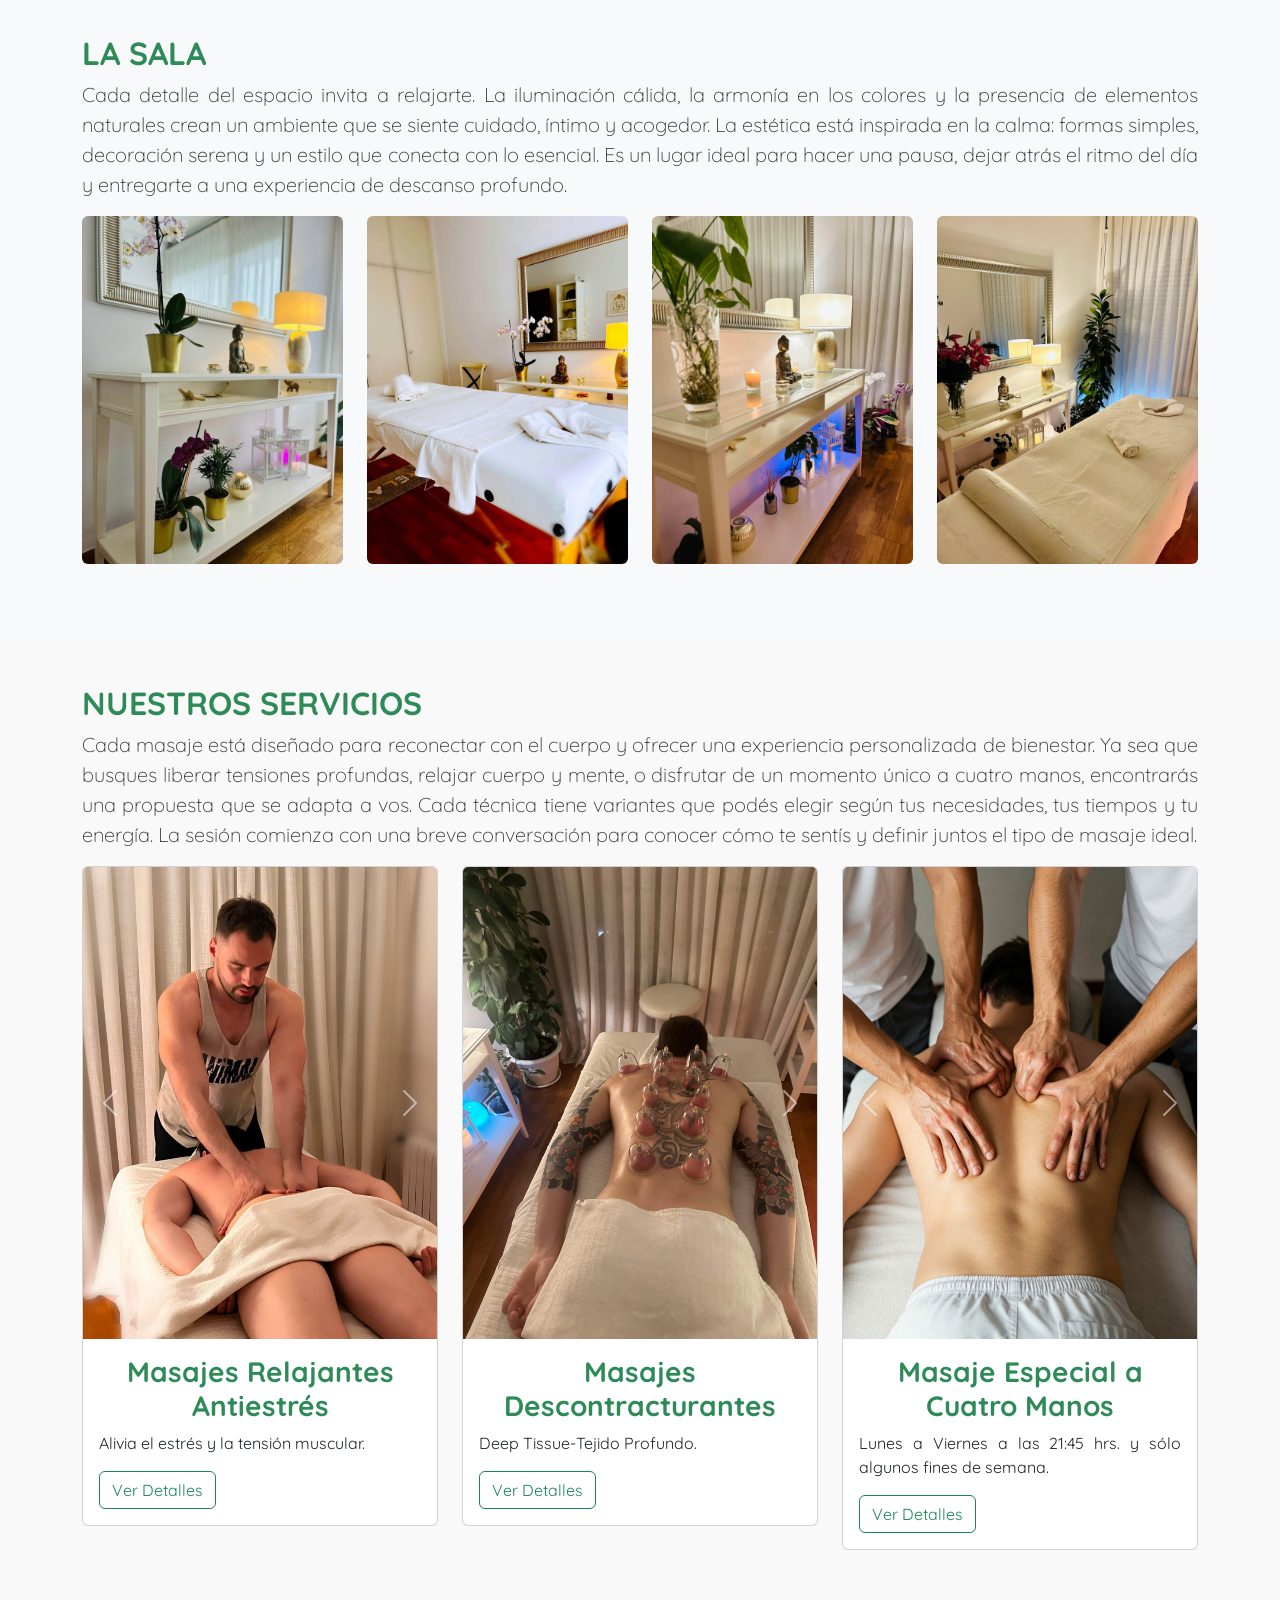
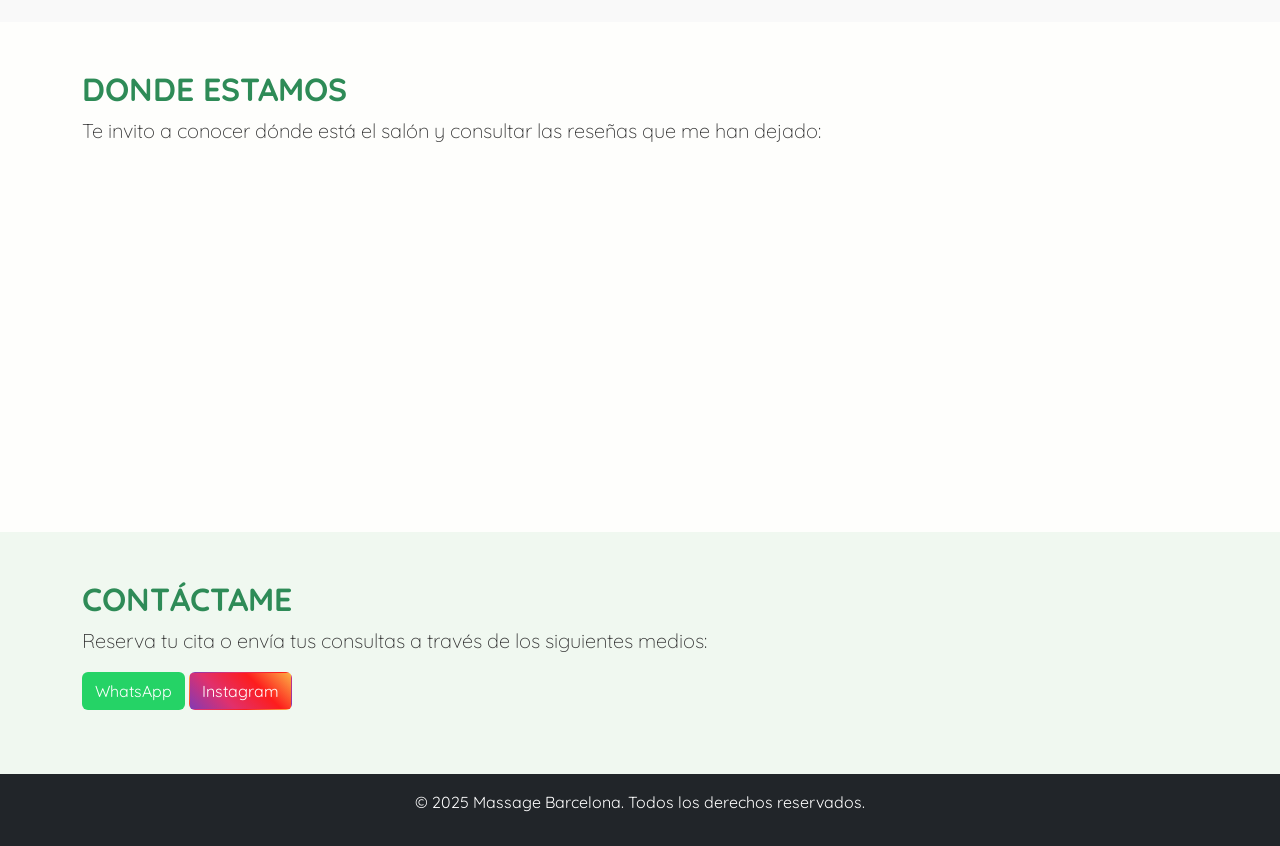
==== commit aa872b8d: "feature/seccion ubicación" ====
--- a/index.html
+++ b/index.html
@@ -40,6 +40,7 @@
               <a href="#sobremi" class="nav-link">Sobre Mí</a>
               <a href="#sala" class="nav-link">La Sala</a>
               <a href="#servicios" class="nav-link">Servicios</a>
+              <a href="#ubicacion" class="nav-link">Ubicación</a>
               <a href="#contacto" class="nav-link">Contacto</a>
             </nav>
           </div>
@@ -49,6 +50,7 @@
               <a href="#sobremi" class="nav-link">Sobre Mí</a>
               <a href="#sala" class="nav-link">La Sala</a>
               <a href="#servicios" class="nav-link">Servicios</a>
+              <a href="#ubicacion" class="nav-link">Ubicación</a>
               <a href="#contacto" class="nav-link">Contacto</a>
             </nav>
           </div>
--- a/css/styles.css
+++ b/css/styles.css
@@ -205,8 +205,19 @@
   }
 
   .hero {
-    background-attachment: scroll;
-  }
+    background-image: url('../img/salon2.JPG');
+    height: 700px;
+    width: auto;
+    background-repeat: no-repeat;
+    background-size: cover;
+    background-position-x: center;
+    display: flex;
+    align-items: center;
+    justify-content: center;
+    text-align: center;
+    color: white;
+  }
+
 
   .nav-mobile {
     display: flex; 
@@ -255,6 +266,31 @@
   .header-container {
     justify-content: space-between; 
     align-items: center;
+  }
+
+  .hero {
+    background-image: url('../img/salon2.JPG');
+    background-size: cover;
+    background-attachment: fixed;
+    background-position: center;
+    position: relative;
+    overflow: hidden;
+    height: 500px;
+    display: flex;
+    align-items: center;
+    justify-content: center;
+    text-align: center;
+    color: #fff;
+  }
+
+  .hero::before {
+    content: "";
+    position: absolute;
+    top: 0;
+    left: 0;
+    width: 100%;
+    height: 100%;
+    background-color: rgba(0, 0, 0, 0.19);
   }
 
   .col-md-3.logocontainer {
@@ -301,7 +337,7 @@
     -0.30px  0.30px 0 rgba(0, 0, 0, 0.5),
     0.30px  0.30px 0 rgba(0, 0, 0, 0.5);
 }
-
+/*
 .hero {
   background-image: url('../img/salon2.JPG');
   background-size: cover;
@@ -325,7 +361,7 @@
   width: 100%;
   height: 100%;
   background-color: rgba(0, 0, 0, 0.19);
-}
+}*/
 
 .hero-content {
   position: relative;
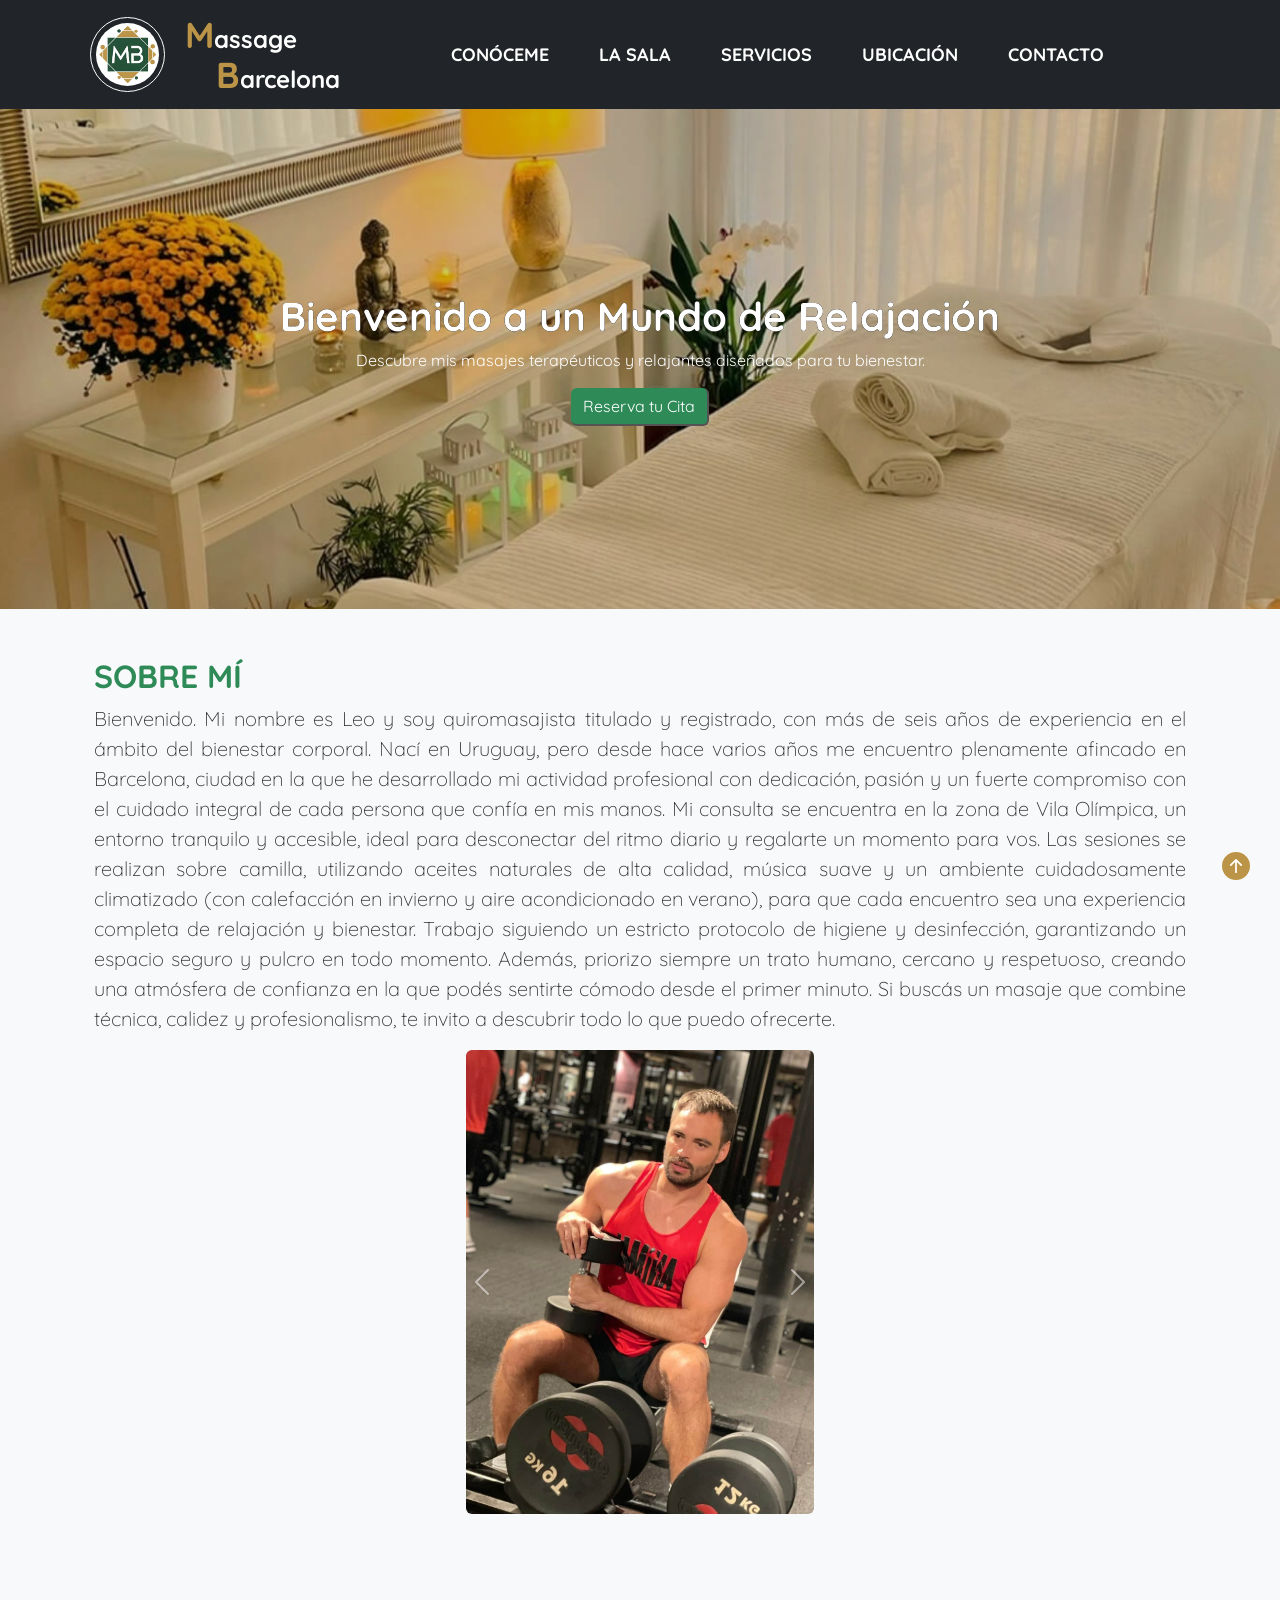
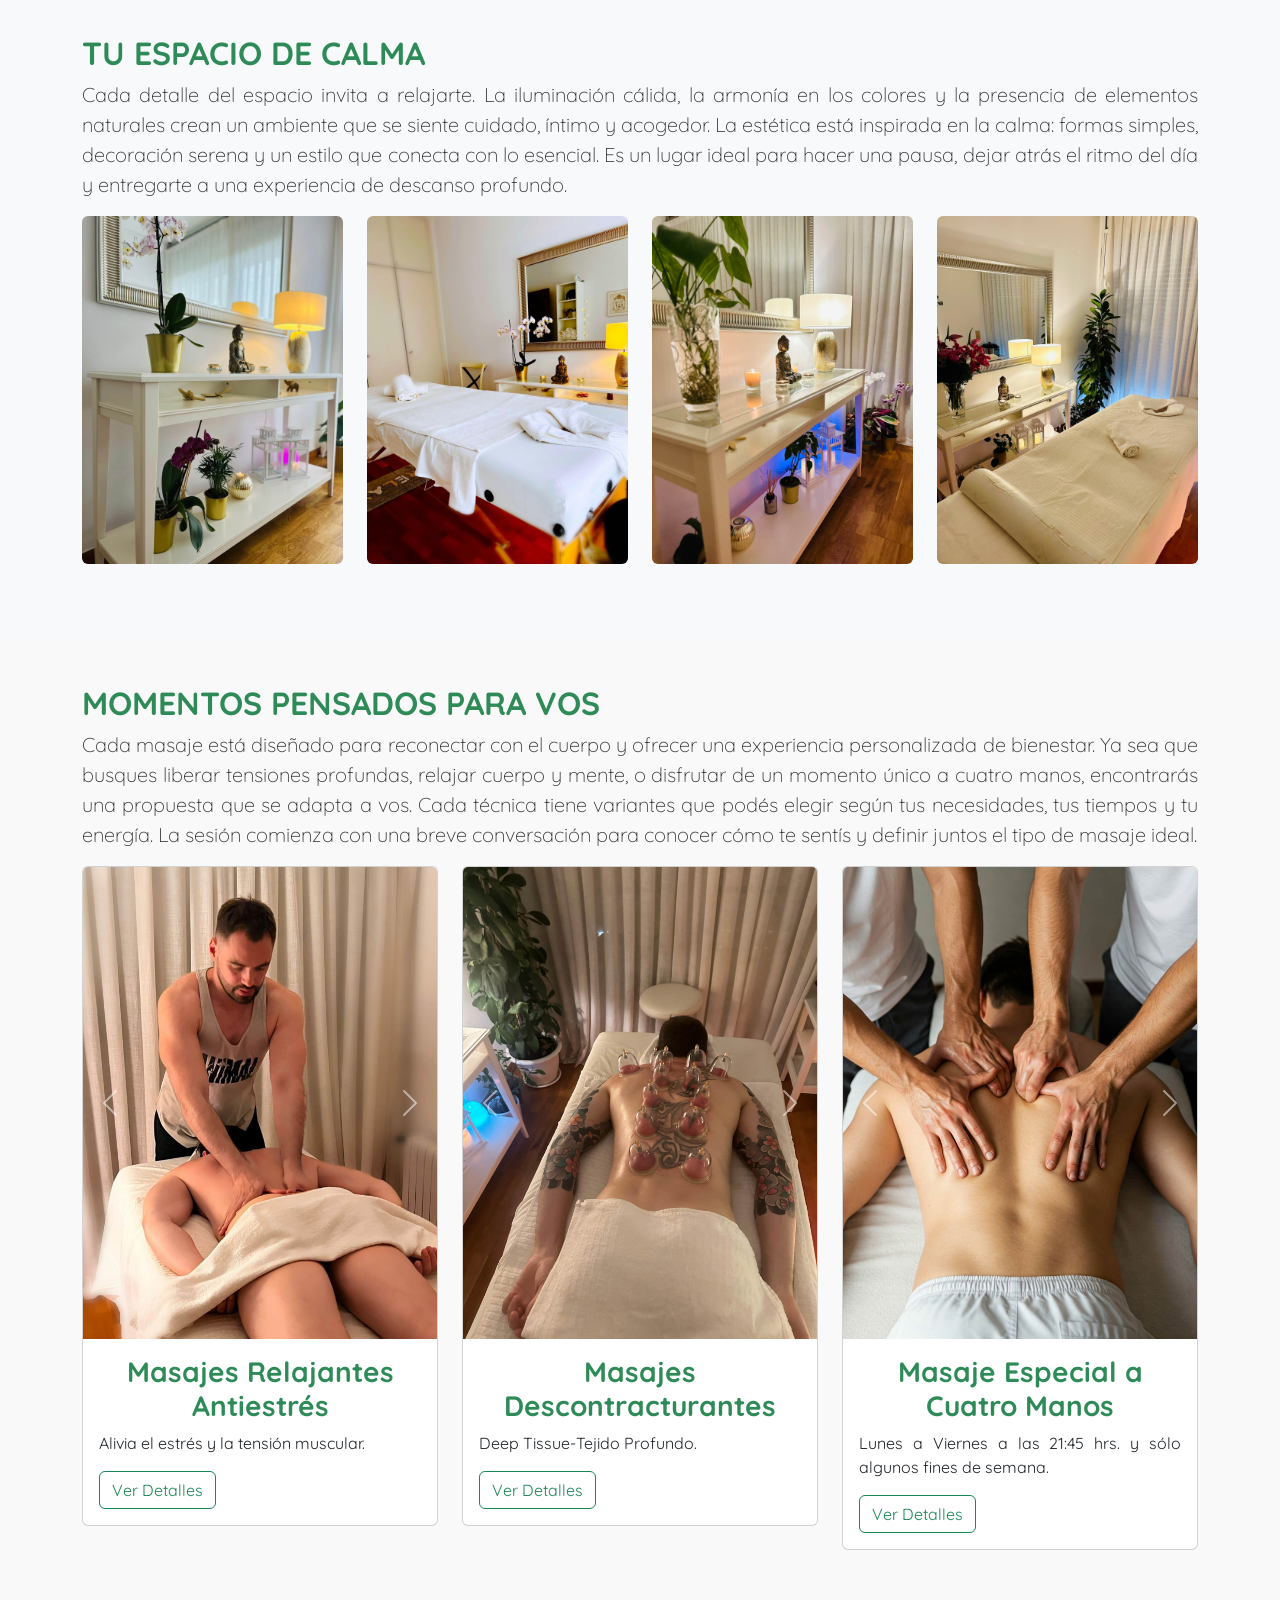
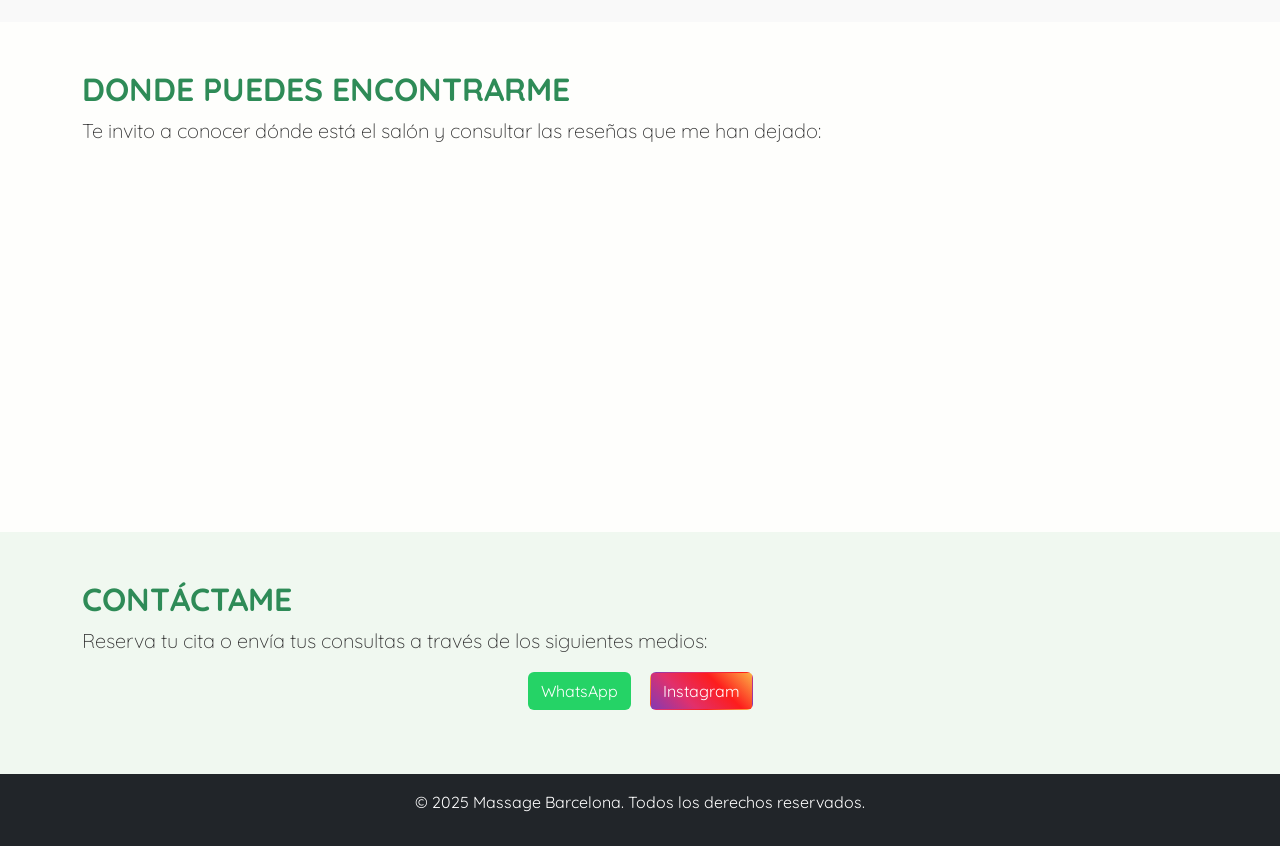
==== commit 547c23f8: "feature/actualizacion texto página" ====
--- a/index.html
+++ b/index.html
@@ -37,7 +37,7 @@
           </div>
           <div class="col-md-9 nav-pc-container">
             <nav class="nav-pc justify-content-center">
-              <a href="#sobremi" class="nav-link">Sobre Mí</a>
+              <a href="#sobremi" class="nav-link">Conóceme</a>
               <a href="#sala" class="nav-link">La Sala</a>
               <a href="#servicios" class="nav-link">Servicios</a>
               <a href="#ubicacion" class="nav-link">Ubicación</a>
@@ -47,7 +47,7 @@
           <div class="nav-mobile">
             <button class="menu-toggle" aria-label="Menú">☰</button>
             <nav class="nav-mobile-list">
-              <a href="#sobremi" class="nav-link">Sobre Mí</a>
+              <a href="#sobremi" class="nav-link">Conóceme</a>
               <a href="#sala" class="nav-link">La Sala</a>
               <a href="#servicios" class="nav-link">Servicios</a>
               <a href="#ubicacion" class="nav-link">Ubicación</a>
@@ -63,7 +63,7 @@
             <div class="bienvenida">
                 <h1 style="font-weight: bold;" >Bienvenido a un Mundo de Relajación</h1>
             </div>
-            <p class="text-center">Descubre nuestros masajes terapéuticos y relajantes diseñados para tu bienestar.</p>
+            <p class="text-center">Descubre mis masajes terapéuticos y relajantes diseñados para tu bienestar.</p>
             <a href="#contacto" class="btn btn-primary reserva">Reserva tu Cita</a>
         </div>
     </section>
@@ -116,7 +116,7 @@
     </section>
     <section id="sala" class="sala py-5 bg-light">
         <div class="container">
-            <h2>LA SALA</h2>
+            <h2>TU ESPACIO DE CALMA</h2>
             <p class="lead">
                 Cada detalle del espacio invita a relajarte. La iluminación cálida, la armonía en los colores y la presencia de elementos naturales crean un ambiente que se siente cuidado, íntimo y acogedor.
                 La estética está inspirada en la calma: formas simples, decoración serena y un estilo que conecta con lo esencial.                
@@ -149,7 +149,7 @@
     </section>
     <section id="servicios" class="servicios py-5">
         <div class="container">
-            <h2>NUESTROS SERVICIOS</h2>
+            <h2>MOMENTOS PENSADOS PARA VOS</h2>
             <p class="lead">
                 Cada masaje está diseñado para reconectar con el cuerpo y ofrecer una experiencia personalizada de bienestar.
                 Ya sea que busques liberar tensiones profundas, relajar cuerpo y mente, o disfrutar de un momento único a cuatro manos, encontrarás una propuesta que se adapta a vos.
@@ -334,7 +334,7 @@
     
     <section id="ubicacion" class="ubicacion py-5">
         <div class="container">
-            <h2>DONDE ESTAMOS</h2>
+            <h2>DONDE PUEDES ENCONTRARME</h2>
             <p class="lead">Te invito a conocer dónde está el salón y consultar las reseñas que me han dejado:</p>
             <div class="map-container mb-3">
                 <iframe src="https://www.google.com/maps/embed?pb=!1m18!1m12!1m3!1d7380.972422240666!2d2.190024389816179!3d41.3897082503744!2m3!1f0!2f0!3f0!3m2!1i1024!2i768!4f13.1!3m3!1m2!1s0x12a4a392472c2277%3A0xc85778f670cec52d!2sMassage%20Barcelona%20(Masajes%20profesionales)!5e0!3m2!1ses!2suy!4v1743820615736!5m2!1ses!2suy" width="600" height="600" style="border:0;" allowfullscreen="" loading="lazy" referrerpolicy="no-referrer-when-downgrade"></iframe>
@@ -348,8 +348,8 @@
         <div class="container justify-content-center">
             <h2>CONTÁCTAME</h2>
             <p class="lead">Reserva tu cita o envía tus consultas a través de los siguientes medios:</p>
-            <div class="mb-3">
-                <a href="https://wa.me/59899879819"  class="btn whatsapp">WhatsApp</a>
+            <div class="mb-3 text-center ">
+                <a href="https://wa.me/59899879819" style=margin-right:15px class="btn whatsapp ">WhatsApp</a>
                 <a href="https://www.instagram.com/massage.barcelona.leo?igsh=MThna2YydHZkanZvZw==" class="btn instagram" >Instagram</a>
             </div>
         </div>
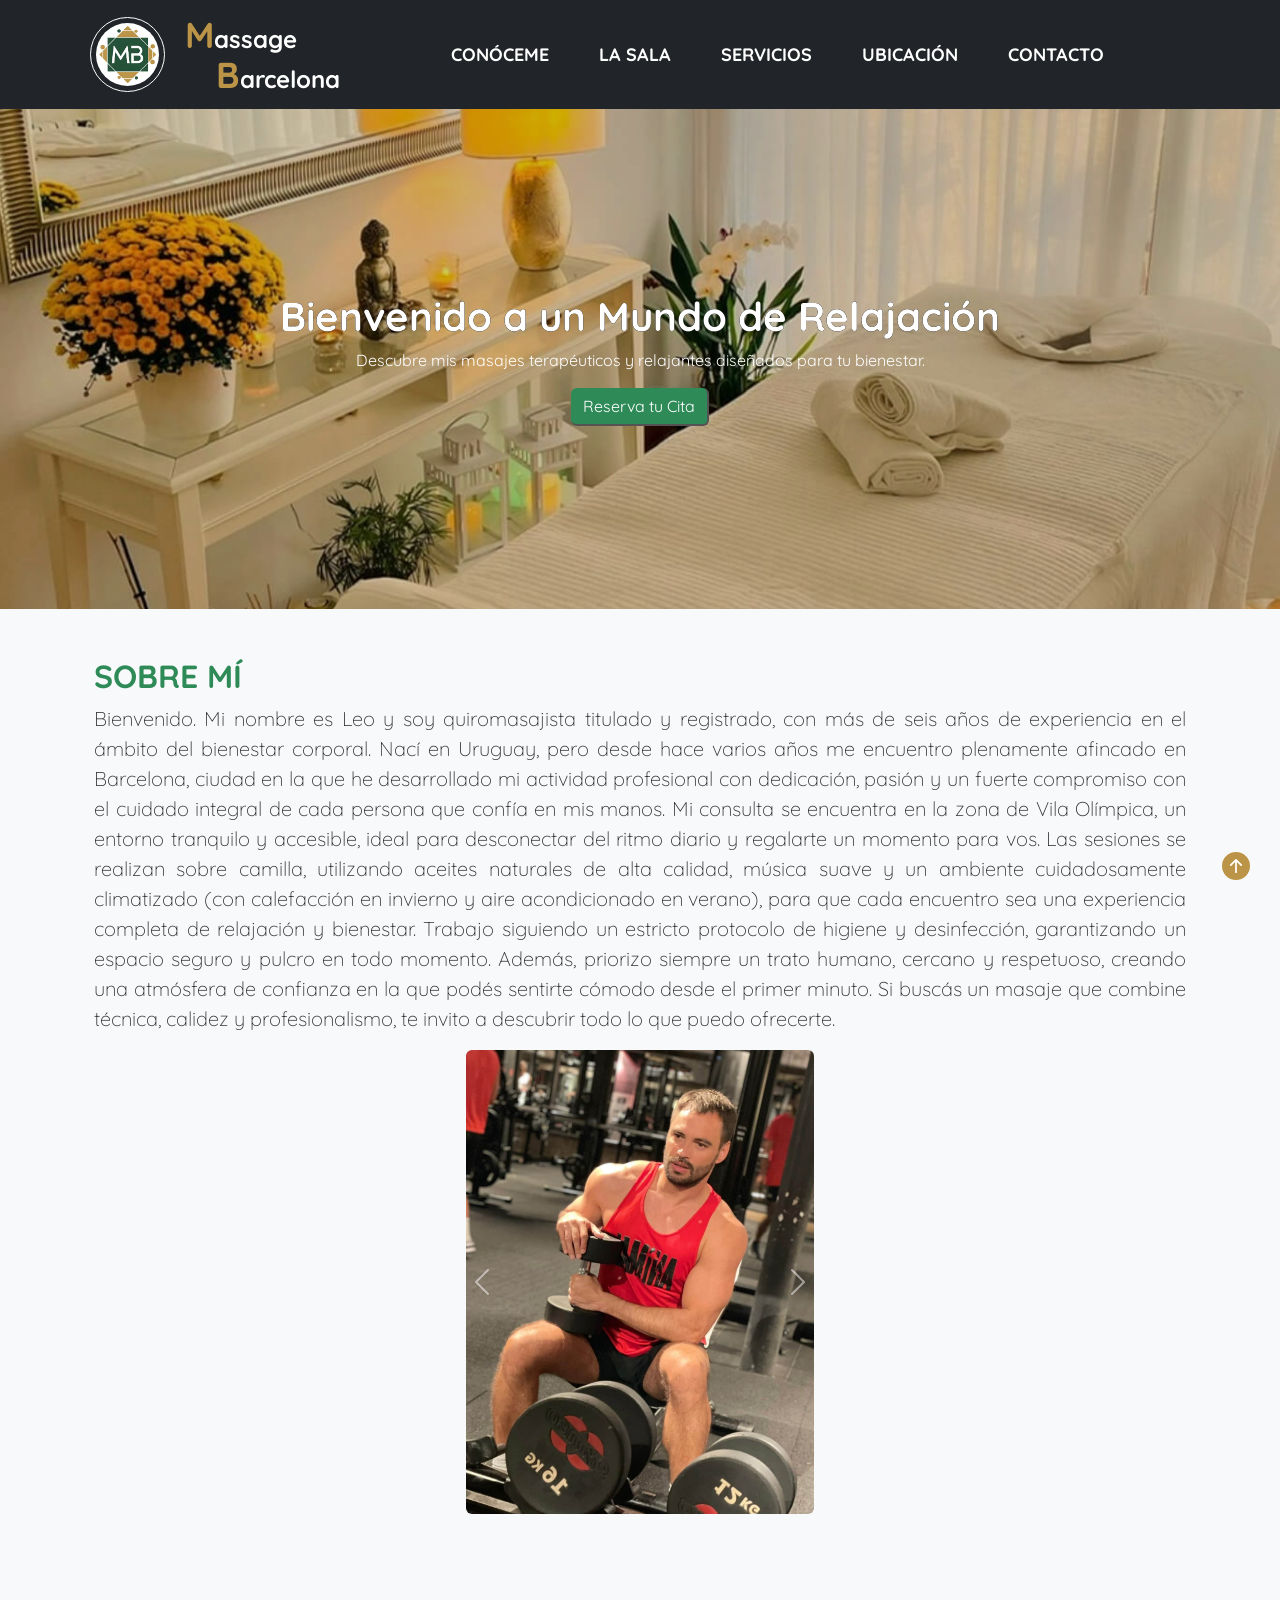
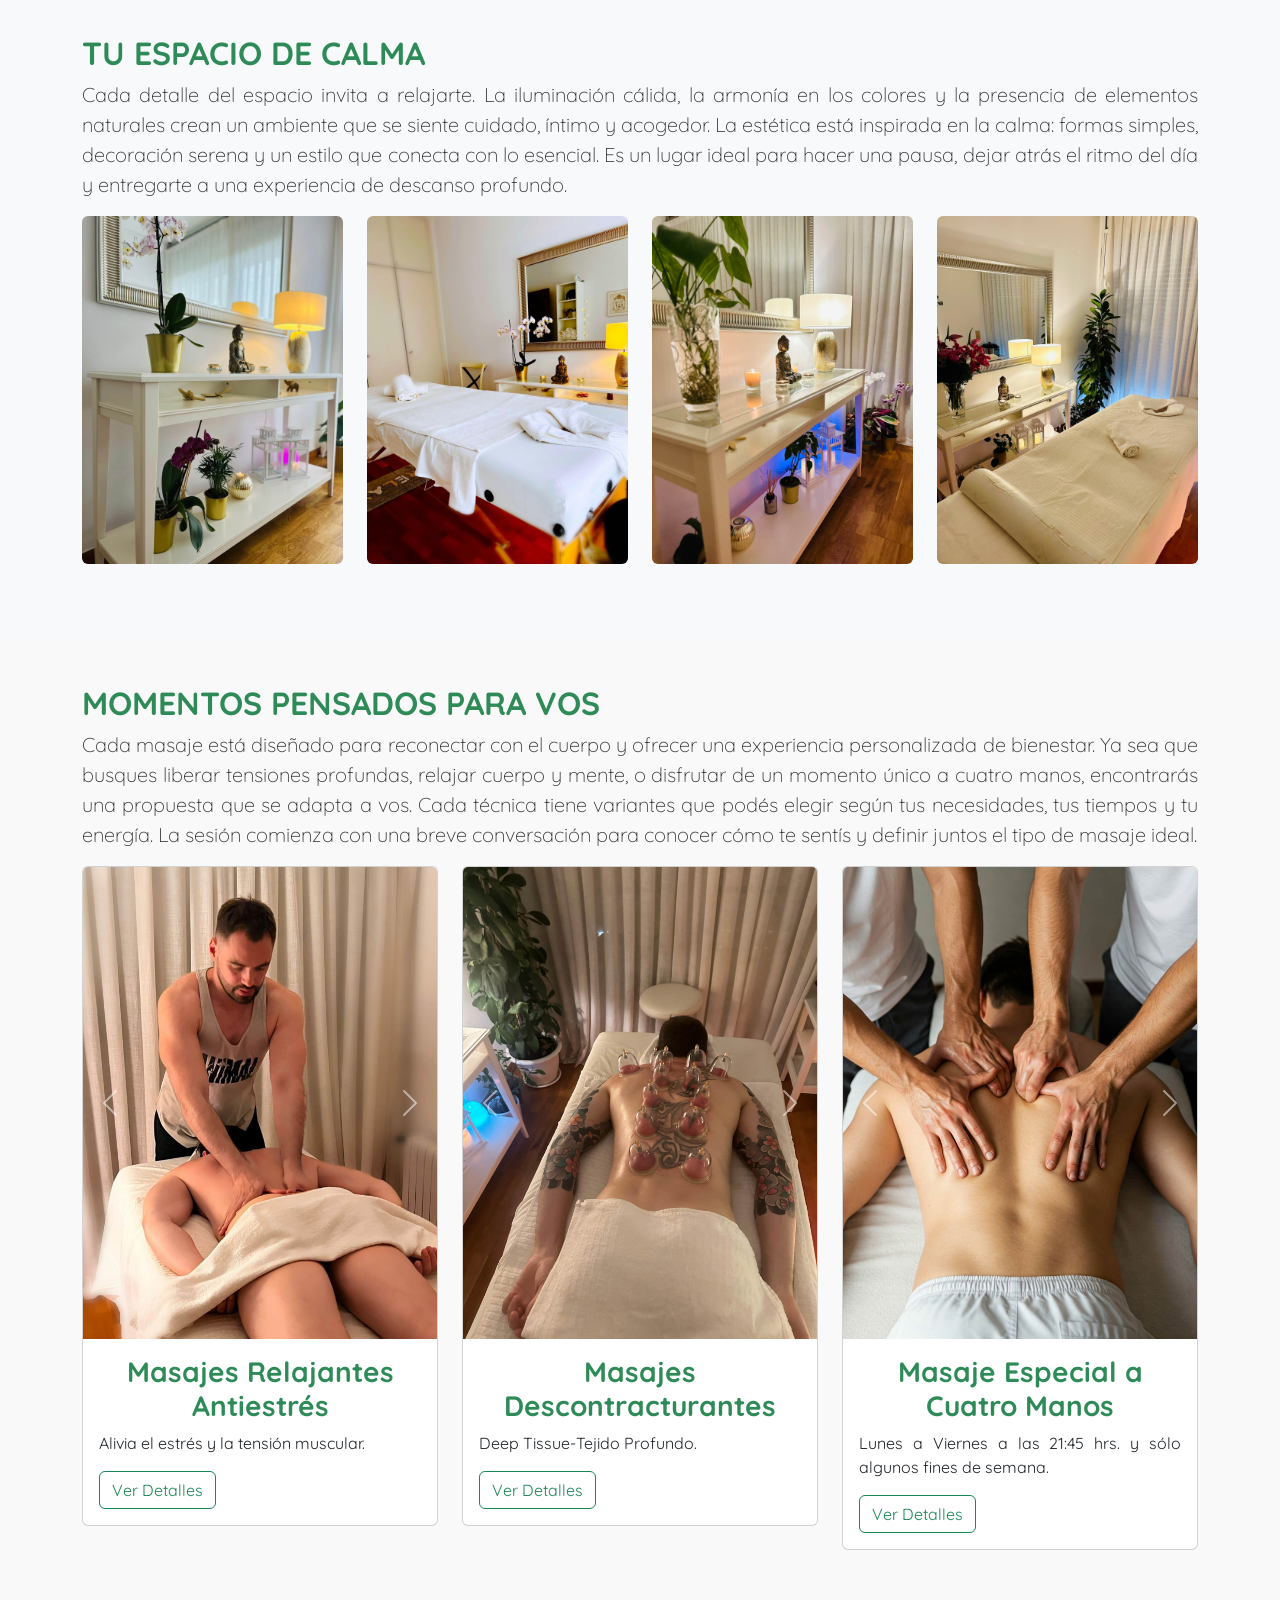
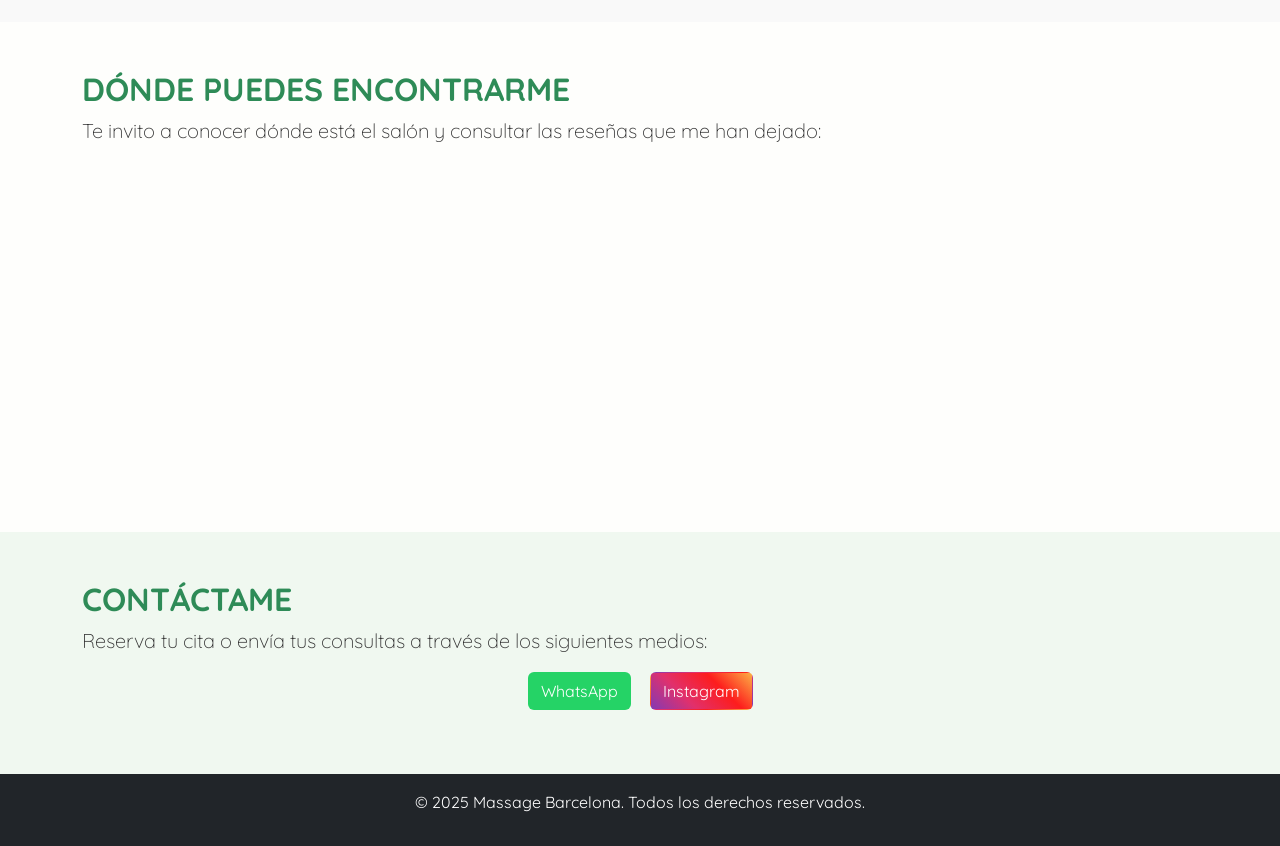
==== commit 14d2e0a9: "Actualizar index.html" ====
--- a/index.html
+++ b/index.html
@@ -334,7 +334,7 @@
     
     <section id="ubicacion" class="ubicacion py-5">
         <div class="container">
-            <h2>DONDE PUEDES ENCONTRARME</h2>
+            <h2>DÓNDE PUEDES ENCONTRARME</h2>
             <p class="lead">Te invito a conocer dónde está el salón y consultar las reseñas que me han dejado:</p>
             <div class="map-container mb-3">
                 <iframe src="https://www.google.com/maps/embed?pb=!1m18!1m12!1m3!1d7380.972422240666!2d2.190024389816179!3d41.3897082503744!2m3!1f0!2f0!3f0!3m2!1i1024!2i768!4f13.1!3m3!1m2!1s0x12a4a392472c2277%3A0xc85778f670cec52d!2sMassage%20Barcelona%20(Masajes%20profesionales)!5e0!3m2!1ses!2suy!4v1743820615736!5m2!1ses!2suy" width="600" height="600" style="border:0;" allowfullscreen="" loading="lazy" referrerpolicy="no-referrer-when-downgrade"></iframe>
@@ -350,7 +350,7 @@
             <p class="lead">Reserva tu cita o envía tus consultas a través de los siguientes medios:</p>
             <div class="mb-3 text-center ">
                 <a href="https://wa.me/59899879819" style=margin-right:15px class="btn whatsapp ">WhatsApp</a>
-                <a href="https://www.instagram.com/massage.barcelona.leo?igsh=MThna2YydHZkanZvZw==" class="btn instagram" >Instagram</a>
+                <a href="https://www.instagram.com/massagebcn1?igsh=M29sN2ZuN3BvZm5t&utm_source=qr" class="btn instagram" >Instagram</a>
             </div>
         </div>
     </section>
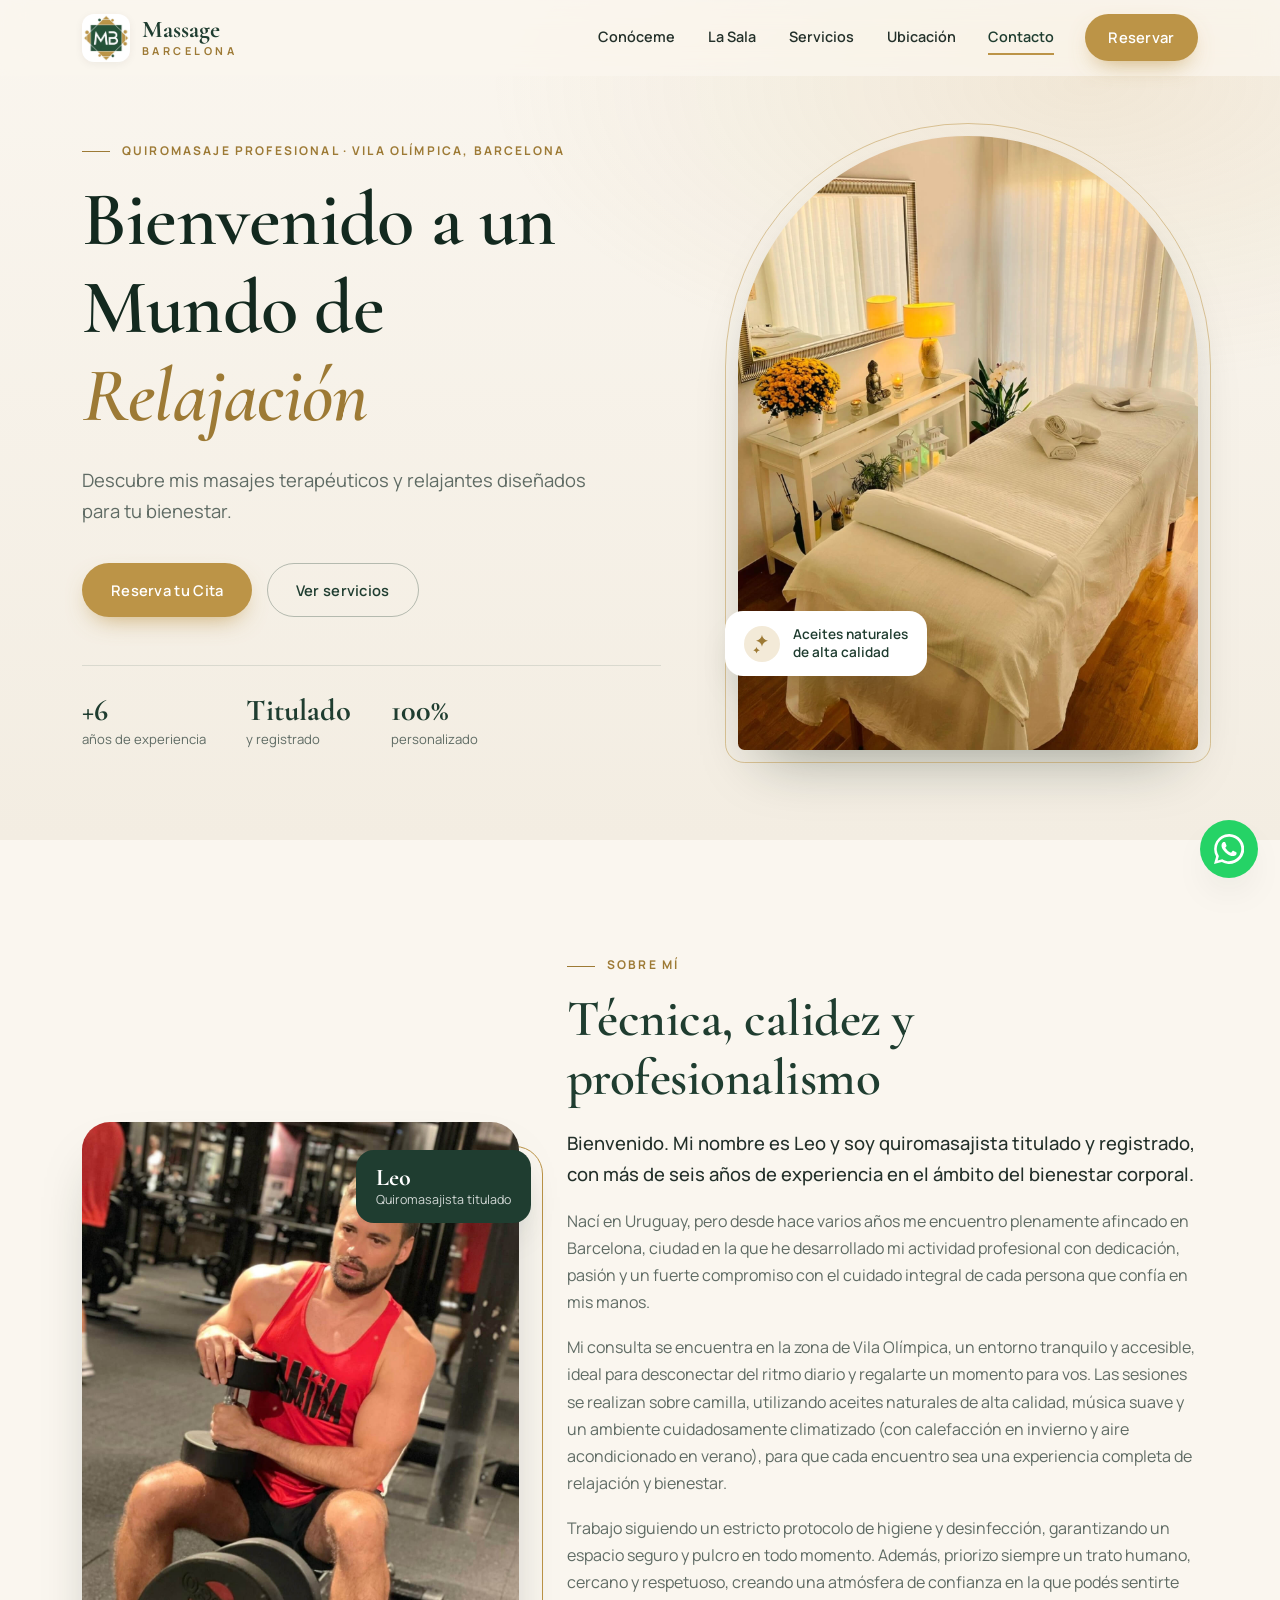
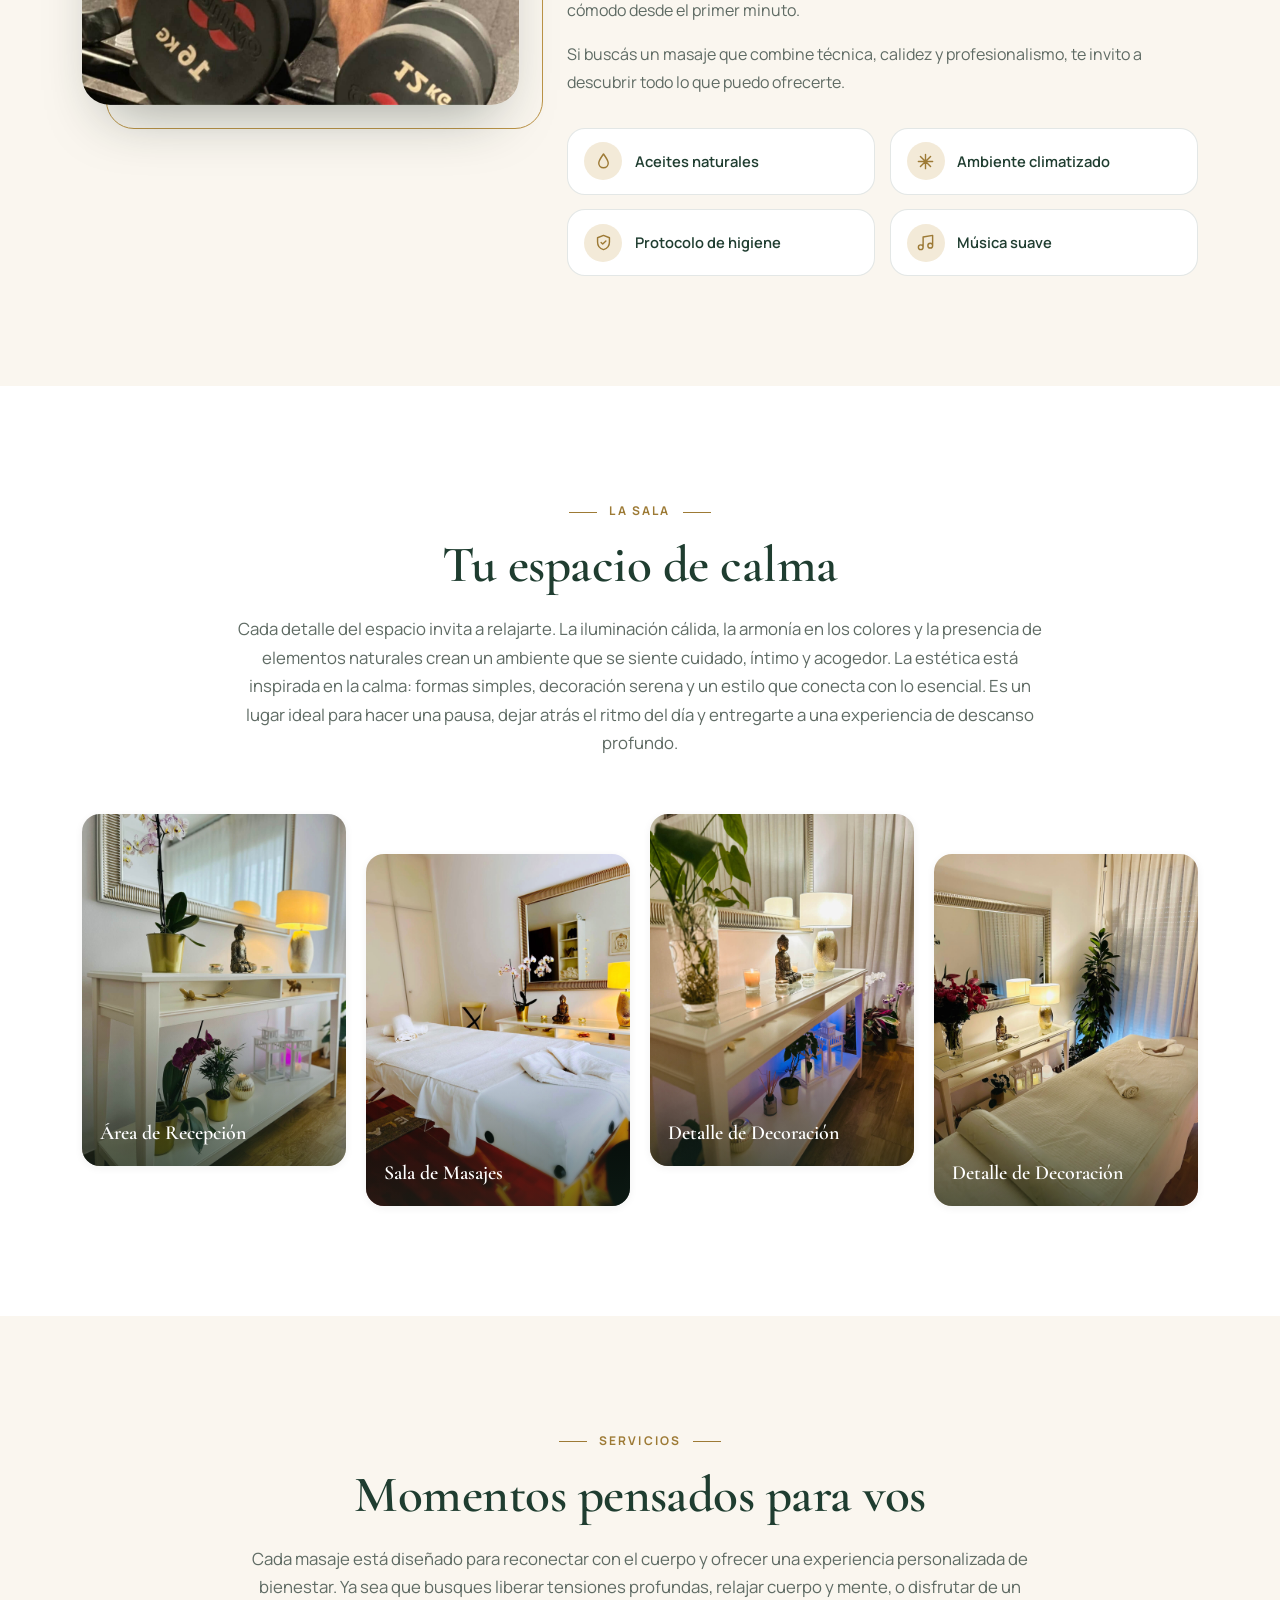
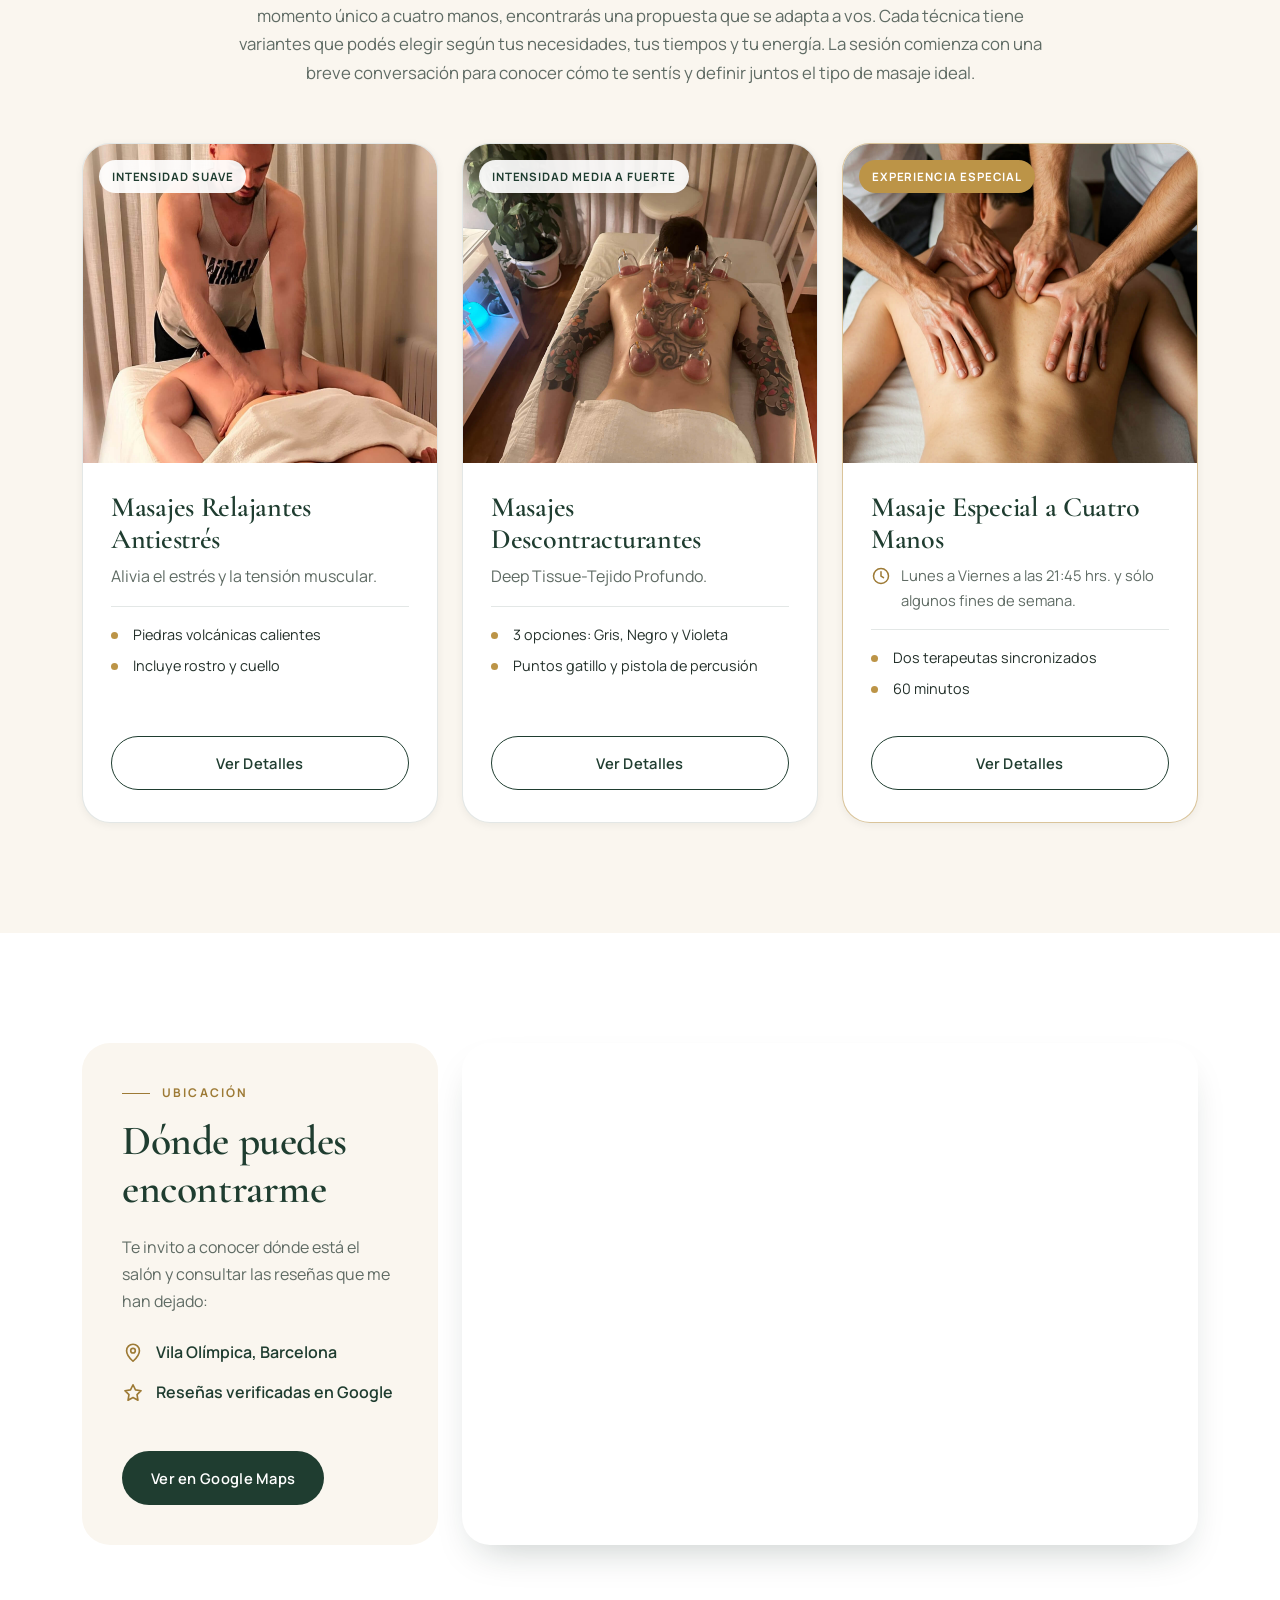
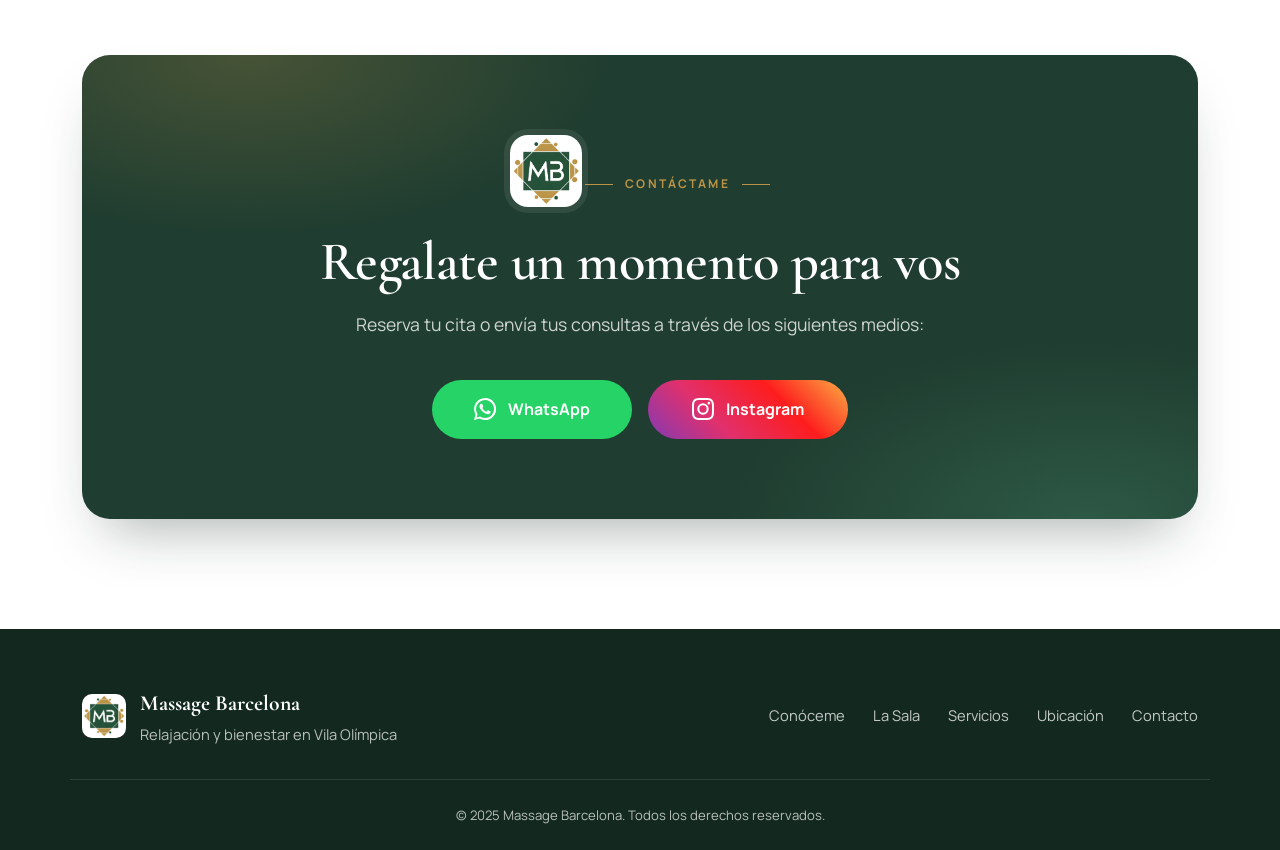
==== commit f2261bc7: "Rediseño visual: sitio más moderno y profesional - Nueva identidad basada en el logo (verde bosque +" ====
--- a/index.html
+++ b/index.html
@@ -8,366 +8,572 @@
     <meta name="description" content="Descubre los mejores masajes terapéuticos y relajantes en Barcelona, en la zona de Vila Olímpica. Quiromasajista titulado con experiencia. Reserva tu cita para un bienestar integral.">
     <meta name="keywords" content="masaje barcelona, masajes barcelona, quiromasaje barcelona, relajación barcelona, bienestar barcelona, vila olímpica, masajes terapéuticos, masajes relajantes, quiromasajista leo">
     <meta name="author" content="Leo (Massage Barcelona)">
+    <meta name="theme-color" content="#1f3d30">
     <meta property="image" content="img/LogomassageBarcelona7.jpg">
+    <link rel="icon" type="image/jpeg" href="img/LogomassageBarcelona7.jpg">
+    <link rel="apple-touch-icon" href="img/LogomassageBarcelona7.jpg">
 
     <meta property="og:title" content="Massage Barcelona | Relajación y Bienestar en Vila Olímpica">
     <meta property="og:description" content="Descubre los mejores masajes terapéuticos y relajantes en Barcelona, en la zona de Vila Olímpica. Quiromasajista titulado con experiencia. Reserva tu cita para un bienestar integral.">
     <meta property="og:image" content="img/LogomassageBarcelona7.jpg">
     <meta property="og:url" content="https://willsrebo.github.io/">
     <meta property="og:type" content="website">
-
-    <meta name="twitter:card" content="img/masaje1.JPG">
+    <meta property="og:locale" content="es_ES">
+
+    <meta name="twitter:card" content="summary_large_image">
     <meta name="twitter:title" content="Massage Barcelona | Relajación y Bienestar en Vila Olímpica">
     <meta name="twitter:description" content="Descubre los mejores masajes terapéuticos y relajantes en Barcelona, en la zona de Vila Olímpica. Quiromasajista titulado con experiencia. Reserva tu cita para un bienestar integral.">
     <meta name="twitter:image" content="img/masaje1.JPG">
 
+    <script type="application/ld+json">
+    {
+      "@context": "https://schema.org",
+      "@type": "HealthAndBeautyBusiness",
+      "name": "Massage Barcelona",
+      "description": "Masajes terapéuticos y relajantes en Barcelona, zona Vila Olímpica. Quiromasajista titulado y registrado.",
+      "url": "https://willsrebo.github.io/",
+      "image": "img/LogomassageBarcelona7.jpg",
+      "address": {
+        "@type": "PostalAddress",
+        "addressLocality": "Barcelona",
+        "addressRegion": "Cataluña",
+        "addressCountry": "ES"
+      },
+      "areaServed": "Vila Olímpica, Barcelona",
+      "sameAs": ["https://www.instagram.com/massagebcn1"]
+    }
+    </script>
+
+    <link rel="preconnect" href="https://fonts.googleapis.com">
+    <link rel="preconnect" href="https://fonts.gstatic.com" crossorigin>
+    <link href="https://fonts.googleapis.com/css2?family=Cormorant+Garamond:ital,wght@0,500;0,600;0,700;1,500&family=Manrope:wght@400;500;600;700&display=swap" rel="stylesheet">
     <link href="https://cdn.jsdelivr.net/npm/bootstrap@5.3.0/dist/css/bootstrap.min.css" rel="stylesheet">
-    <link href="https://fonts.googleapis.com/css2?family=Prata&family=Quicksand:wght@400;600&display=swap" rel="stylesheet">
     <link rel="stylesheet" href="css/styles.css">
 </head>
 
 <body>
-    <header id="home" class="bg-dark">
-        <div class="container header-container">
-          <div class="col-md-3 logocontainer">
-            <div class="logo-wrapper">
-                <img src="img/LogomassageBarcelona7.jpg" alt="Logo Massage Barcelona" class="logo">
-                <h1 class="logo-text"><span class="grande">M</span>assage<br><span class="barcelona-line"><span class="grande">B</span>arcelona</span></h1>
-            </div>
-          </div>
-          <div class="col-md-9 nav-pc-container">
-            <nav class="nav-pc justify-content-center">
-              <a href="#sobremi" class="nav-link">Conóceme</a>
-              <a href="#sala" class="nav-link">La Sala</a>
-              <a href="#servicios" class="nav-link">Servicios</a>
-              <a href="#ubicacion" class="nav-link">Ubicación</a>
-              <a href="#contacto" class="nav-link">Contacto</a>
+    <a href="#main" class="skip-link">Saltar al contenido</a>
+
+    <!-- ============ HEADER ============ -->
+    <header id="home" class="site-header">
+        <div class="container header-inner">
+            <a href="#inicio" class="brand" aria-label="Massage Barcelona – inicio">
+                <img src="img/LogomassageBarcelona7.jpg" alt="Logo Massage Barcelona" class="brand-logo" width="48" height="48">
+                <span class="brand-text">
+                    <span class="brand-name">Massage</span>
+                    <span class="brand-city">Barcelona</span>
+                </span>
+            </a>
+
+            <nav class="main-nav" id="mainNav" aria-label="Navegación principal">
+                <a href="#sobremi" class="nav-link">Conóceme</a>
+                <a href="#sala" class="nav-link">La Sala</a>
+                <a href="#servicios" class="nav-link">Servicios</a>
+                <a href="#ubicacion" class="nav-link">Ubicación</a>
+                <a href="#contacto" class="nav-link">Contacto</a>
+                <a href="https://wa.me/59899879819" target="_blank" rel="noopener" class="btn-mb btn-mb-gold nav-cta">Reservar</a>
             </nav>
-          </div>
-          <div class="nav-mobile">
-            <button class="menu-toggle" aria-label="Menú">☰</button>
-            <nav class="nav-mobile-list">
-              <a href="#sobremi" class="nav-link">Conóceme</a>
-              <a href="#sala" class="nav-link">La Sala</a>
-              <a href="#servicios" class="nav-link">Servicios</a>
-              <a href="#ubicacion" class="nav-link">Ubicación</a>
-              <a href="#contacto" class="nav-link">Contacto</a>
-            </nav>
-          </div>
-        </div>
-      </header>
-      
-
+
+            <button class="menu-toggle" type="button" aria-label="Abrir menú" aria-expanded="false" aria-controls="mainNav">
+                <span></span><span></span><span></span>
+            </button>
+        </div>
+    </header>
+
+    <main id="main">
+
+    <!-- ============ HERO ============ -->
     <section id="inicio" class="hero">
-        <div class="hero-content">
-            <div class="bienvenida">
-                <h1 style="font-weight: bold;" >Bienvenido a un Mundo de Relajación</h1>
-            </div>
-            <p class="text-center">Descubre mis masajes terapéuticos y relajantes diseñados para tu bienestar.</p>
-            <a href="#contacto" class="btn btn-primary reserva">Reserva tu Cita</a>
+        <div class="container hero-grid">
+            <div class="hero-content reveal">
+                <span class="eyebrow">Quiromasaje profesional · Vila Olímpica, Barcelona</span>
+                <h1 class="hero-title">Bienvenido a un Mundo de <em>Relajación</em></h1>
+                <p class="hero-lead">Descubre mis masajes terapéuticos y relajantes diseñados para tu bienestar.</p>
+                <div class="hero-actions">
+                    <a href="#contacto" class="btn-mb btn-mb-gold">Reserva tu Cita</a>
+                    <a href="#servicios" class="btn-mb btn-mb-ghost">Ver servicios</a>
+                </div>
+                <ul class="hero-stats">
+                    <li><strong>+6</strong><span>años de experiencia</span></li>
+                    <li><strong>Titulado</strong><span>y registrado</span></li>
+                    <li><strong>100%</strong><span>personalizado</span></li>
+                </ul>
+            </div>
+            <div class="hero-media reveal">
+                <div class="hero-arch">
+                    <img src="img/salon2.JPG" alt="Sala de masajes de Massage Barcelona con camilla preparada" width="1368" height="1824" fetchpriority="high">
+                </div>
+                <div class="hero-badge">
+                    <svg viewBox="0 0 24 24" aria-hidden="true"><path d="M12 2c-.5 3.5-3 6-6.5 6.5C9 9 11.5 11.5 12 15c.5-3.5 3-6 6.5-6.5C15 8 12.5 5.5 12 2Zm-6 13c-.3 2-1.7 3.4-3.7 3.7 2 .3 3.4 1.7 3.7 3.7.3-2 1.7-3.4 3.7-3.7-2-.3-3.4-1.7-3.7-3.7Z"/></svg>
+                    <span>Aceites naturales<br>de alta calidad</span>
+                </div>
+            </div>
         </div>
     </section>
 
-    <section id="sobremi" class="sobremi py-5 bg-light ">
+    <!-- ============ SOBRE MÍ ============ -->
+    <section id="sobremi" class="section section-cream">
         <div class="container">
-            <div class="container">
-                <h2>SOBRE MÍ</h2>
-                <p class="lead"> 
-                Bienvenido. Mi nombre es Leo y soy quiromasajista titulado y registrado, con más de seis años de experiencia en el ámbito del bienestar corporal.
-                Nací en Uruguay, pero desde hace varios años me encuentro plenamente afincado en Barcelona, ciudad en la que he desarrollado mi actividad profesional con dedicación, pasión y un fuerte compromiso con el cuidado integral de cada persona que confía en mis manos.    
-                Mi consulta se encuentra en la zona de Vila Olímpica, un entorno tranquilo y accesible, ideal para desconectar del ritmo diario y regalarte un momento para vos. Las sesiones se realizan sobre camilla, utilizando aceites naturales de alta calidad, música suave y un ambiente cuidadosamente climatizado (con calefacción en invierno y aire acondicionado en verano), para que cada encuentro sea una experiencia completa de relajación y bienestar.
-                Trabajo siguiendo un estricto protocolo de higiene y desinfección, garantizando un espacio seguro y pulcro en todo momento. Además, priorizo siempre un trato humano, cercano y respetuoso, creando una atmósfera de confianza en la que podés sentirte cómodo desde el primer minuto.
-                Si buscás un masaje que combine técnica, calidez y profesionalismo, te invito a descubrir todo lo que puedo ofrecerte.
-                </p>
-                <div class="row ">
-                    <div id="misfotos" class="carousel slide mx-auto justify-content-center col-12 col-sm-4 mb-4" data-bs-ride="carousel" data-bs-interval="5000">
-                        <div class="carousel-inner">
-                            <div class="carousel-item active">
-                                <img src="img/misfotos1.JPG" class="d-block w-100 card-img-top img-fluid rounded" alt="mifoto1">
-                            </div>
-                            <div class="carousel-item">
-                                <img src="img/masaje8.JPG" class="d-block w-100 card-img-top img-fluid rounded" alt="masaje8">
-                            </div>
-                            <div class="carousel-item">
-                                <img src="img/masaje4.JPG" class="d-block w-100 card-img-top img-fluid rounded" alt="masaje4">
-                            </div>
-                            <div class="carousel-item">
-                                <img src="img/masaje5.JPG" class="d-block w-100 card-img-top img-fluid rounded" alt="masaje5">
-                            </div>
-                            <div class="carousel-item">
-                                <img src="img/masaje6.JPG" class="d-block w-100 card-img-top img-fluid rounded" alt="masaje6">
-                            </div>
-                            <div class="carousel-item">
-                                <img src="img/masaje7.JPG" class="d-block w-100 card-img-top img-fluid rounded" alt="masaje7">
-                            </div>
-                        </div>
-                        <button class="carousel-control-prev" type="button" data-bs-target="#misfotos" data-bs-slide="prev">
-                            <span class="carousel-control-prev-icon" aria-hidden="true"></span>
-                            <span class="visually-hidden">Previous</span>
-                        </button>
-                        <button class="carousel-control-next" type="button" data-bs-target="#misfotos" data-bs-slide="next">
-                            <span class="carousel-control-next-icon" aria-hidden="true"></span>
-                            <span class="visually-hidden">Next</span>
-                        </button>
-                    </div>
-                </div>
-            </div>
-        </div>
-    </section>
-    <section id="sala" class="sala py-5 bg-light">
-        <div class="container">
-            <h2>TU ESPACIO DE CALMA</h2>
-            <p class="lead">
-                Cada detalle del espacio invita a relajarte. La iluminación cálida, la armonía en los colores y la presencia de elementos naturales crean un ambiente que se siente cuidado, íntimo y acogedor.
-                La estética está inspirada en la calma: formas simples, decoración serena y un estilo que conecta con lo esencial.                
-                Es un lugar ideal para hacer una pausa, dejar atrás el ritmo del día y entregarte a una experiencia de descanso profundo.
-            </p>
-            <div class="row">
-                <div class="col-12 col-sm-6 col-md-4 col-lg-3 mb-4">
-                    <a href="img/salon1.JPG" data-lightbox="sala-gallery" data-title="Área de Recepción">
-                        <img src="img/salon1.JPG" alt="Área de Recepción" class="img-fluid rounded">
-                    </a>
-                </div>
-                <div class="col-12 col-sm-6 col-md-4 col-lg-3 mb-4">
-                    <a href="img/salon3.JPG" data-lightbox="sala-gallery" data-title="Sala de Masajes">
-                        <img src="img/salon3.JPG" alt="Sala de Masajes" class="img-fluid rounded">
-                    </a>
-                </div>
-                <div class="col-12 col-sm-6 col-md-4 col-lg-3 mb-4">
-                    <a href="img/salon4.jpg" data-lightbox="sala-gallery" data-title="Detalle de Decoración">
-                        <img src="img/salon4.jpg" alt="Detalle de Decoración" class="img-fluid rounded">
-                    </a>
-                </div>
-
-                <div class="col-12 col-sm-6 col-md-4 col-lg-3 mb-4">
-                    <a href="img/salon5.jpg" data-lightbox="sala-gallery" data-title="Detalle de Decoración">
-                        <img src="img/salon5.jpg" alt="Detalle de Decoración" class="img-fluid rounded">
-                    </a>
-                </div>
-                </div>
-        </div>
-    </section>
-    <section id="servicios" class="servicios py-5">
-        <div class="container">
-            <h2>MOMENTOS PENSADOS PARA VOS</h2>
-            <p class="lead">
-                Cada masaje está diseñado para reconectar con el cuerpo y ofrecer una experiencia personalizada de bienestar.
-                Ya sea que busques liberar tensiones profundas, relajar cuerpo y mente, o disfrutar de un momento único a cuatro manos, encontrarás una propuesta que se adapta a vos.
-                Cada técnica tiene variantes que podés elegir según tus necesidades, tus tiempos y tu energía.
-                La sesión comienza con una breve conversación para conocer cómo te sentís y definir juntos el tipo de masaje ideal.
-            </p>
-            <div class="row">
-                <div class="col-12 col-sm-6 col-md-4 mb-4">
-                    <div class="card service-card">
-                        <div id="masajeRelajanteCarousel" class="carousel slide" data-bs-ride="carousel" data-bs-interval="5000">
+            <div class="row gy-5 gx-lg-5 align-items-center">
+                <div class="col-lg-5 reveal">
+                    <div class="photo-frame">
+                        <div id="misfotos" class="carousel slide carousel-fade" data-bs-ride="carousel" data-bs-interval="5000">
                             <div class="carousel-inner">
                                 <div class="carousel-item active">
-                                    <img src="img/masaje1.JPG" class="d-block w-100 card-img-top" alt="Masaje Relajante 1">
-                                </div>
-                                <div class="carousel-item">
-                                    <img src="img/masaje2.JPG" class="d-block w-100 card-img-top" alt="Masaje Relajante 2">
-                                </div>
-                                <div class="carousel-item">
-                                    <img src="img/masaje3.JPG" class="d-block w-100 card-img-top" alt="Masaje Relajante 3">
+                                    <img src="img/misfotos1.JPG" class="d-block w-100" alt="Leo, quiromasajista de Massage Barcelona">
+                                </div>
+                                <div class="carousel-item">
+                                    <img src="img/masaje8.JPG" class="d-block w-100" alt="Sesión de masaje" loading="lazy">
+                                </div>
+                                <div class="carousel-item">
+                                    <img src="img/masaje4.JPG" class="d-block w-100" alt="Sesión de masaje" loading="lazy">
+                                </div>
+                                <div class="carousel-item">
+                                    <img src="img/masaje5.JPG" class="d-block w-100" alt="Sesión de masaje" loading="lazy">
+                                </div>
+                                <div class="carousel-item">
+                                    <img src="img/masaje6.JPG" class="d-block w-100" alt="Sesión de masaje" loading="lazy">
+                                </div>
+                                <div class="carousel-item">
+                                    <img src="img/masaje7.JPG" class="d-block w-100" alt="Sesión de masaje" loading="lazy">
+                                </div>
+                            </div>
+                            <button class="carousel-control-prev" type="button" data-bs-target="#misfotos" data-bs-slide="prev">
+                                <span class="carousel-control-prev-icon" aria-hidden="true"></span>
+                                <span class="visually-hidden">Anterior</span>
+                            </button>
+                            <button class="carousel-control-next" type="button" data-bs-target="#misfotos" data-bs-slide="next">
+                                <span class="carousel-control-next-icon" aria-hidden="true"></span>
+                                <span class="visually-hidden">Siguiente</span>
+                            </button>
+                        </div>
+                        <div class="photo-tag">
+                            <strong>Leo</strong>
+                            <span>Quiromasajista titulado</span>
+                        </div>
+                    </div>
+                </div>
+                <div class="col-lg-7 reveal">
+                    <span class="eyebrow">Sobre mí</span>
+                    <h2 class="section-title">Técnica, calidez y profesionalismo</h2>
+                    <div class="prose">
+                        <p class="lead-first">Bienvenido. Mi nombre es Leo y soy quiromasajista titulado y registrado, con más de seis años de experiencia en el ámbito del bienestar corporal.</p>
+                        <p>Nací en Uruguay, pero desde hace varios años me encuentro plenamente afincado en Barcelona, ciudad en la que he desarrollado mi actividad profesional con dedicación, pasión y un fuerte compromiso con el cuidado integral de cada persona que confía en mis manos.</p>
+                        <p>Mi consulta se encuentra en la zona de Vila Olímpica, un entorno tranquilo y accesible, ideal para desconectar del ritmo diario y regalarte un momento para vos. Las sesiones se realizan sobre camilla, utilizando aceites naturales de alta calidad, música suave y un ambiente cuidadosamente climatizado (con calefacción en invierno y aire acondicionado en verano), para que cada encuentro sea una experiencia completa de relajación y bienestar.</p>
+                        <p>Trabajo siguiendo un estricto protocolo de higiene y desinfección, garantizando un espacio seguro y pulcro en todo momento. Además, priorizo siempre un trato humano, cercano y respetuoso, creando una atmósfera de confianza en la que podés sentirte cómodo desde el primer minuto.</p>
+                        <p>Si buscás un masaje que combine técnica, calidez y profesionalismo, te invito a descubrir todo lo que puedo ofrecerte.</p>
+                    </div>
+
+                    <ul class="features">
+                        <li>
+                            <span class="feature-icon"><svg viewBox="0 0 24 24" aria-hidden="true"><path d="M12 2.5C8 8 6 11 6 14a6 6 0 0 0 12 0c0-3-2-6-6-11.5Z"/></svg></span>
+                            <span>Aceites naturales</span>
+                        </li>
+                        <li>
+                            <span class="feature-icon"><svg viewBox="0 0 24 24" aria-hidden="true"><path d="M12 3v18M3 12h18M5.6 5.6l12.8 12.8M18.4 5.6 5.6 18.4"/></svg></span>
+                            <span>Ambiente climatizado</span>
+                        </li>
+                        <li>
+                            <span class="feature-icon"><svg viewBox="0 0 24 24" aria-hidden="true"><path d="M12 3 4.5 6v5.5c0 4.6 3.2 8.4 7.5 9.5 4.3-1.1 7.5-4.9 7.5-9.5V6L12 3Zm-3 9 2 2 4-4"/></svg></span>
+                            <span>Protocolo de higiene</span>
+                        </li>
+                        <li>
+                            <span class="feature-icon"><svg viewBox="0 0 24 24" aria-hidden="true"><path d="M9 18V5l12-2v13M9 18a3 3 0 1 1-6 0 3 3 0 0 1 6 0Zm12-2a3 3 0 1 1-6 0 3 3 0 0 1 6 0Z"/></svg></span>
+                            <span>Música suave</span>
+                        </li>
+                    </ul>
+                </div>
+            </div>
+        </div>
+    </section>
+
+    <!-- ============ LA SALA ============ -->
+    <section id="sala" class="section">
+        <div class="container">
+            <div class="section-head reveal">
+                <span class="eyebrow">La sala</span>
+                <h2 class="section-title">Tu espacio de calma</h2>
+                <p class="section-lead">
+                    Cada detalle del espacio invita a relajarte. La iluminación cálida, la armonía en los colores y la presencia de elementos naturales crean un ambiente que se siente cuidado, íntimo y acogedor.
+                    La estética está inspirada en la calma: formas simples, decoración serena y un estilo que conecta con lo esencial.
+                    Es un lugar ideal para hacer una pausa, dejar atrás el ritmo del día y entregarte a una experiencia de descanso profundo.
+                </p>
+            </div>
+            <div class="gallery reveal">
+                <a href="img/salon1.JPG" class="gallery-item" data-lightbox="sala-gallery" data-title="Área de Recepción">
+                    <img src="img/salon1.JPG" alt="Área de Recepción" loading="lazy">
+                    <span class="gallery-caption">Área de Recepción</span>
+                </a>
+                <a href="img/salon3.JPG" class="gallery-item" data-lightbox="sala-gallery" data-title="Sala de Masajes">
+                    <img src="img/salon3.JPG" alt="Sala de Masajes" loading="lazy">
+                    <span class="gallery-caption">Sala de Masajes</span>
+                </a>
+                <a href="img/salon4.jpg" class="gallery-item" data-lightbox="sala-gallery" data-title="Detalle de Decoración">
+                    <img src="img/salon4.jpg" alt="Detalle de Decoración" loading="lazy">
+                    <span class="gallery-caption">Detalle de Decoración</span>
+                </a>
+                <a href="img/salon5.jpg" class="gallery-item" data-lightbox="sala-gallery" data-title="Detalle de Decoración">
+                    <img src="img/salon5.jpg" alt="Detalle de Decoración" loading="lazy">
+                    <span class="gallery-caption">Detalle de Decoración</span>
+                </a>
+            </div>
+        </div>
+    </section>
+
+    <!-- ============ SERVICIOS ============ -->
+    <section id="servicios" class="section section-cream">
+        <div class="container">
+            <div class="section-head reveal">
+                <span class="eyebrow">Servicios</span>
+                <h2 class="section-title">Momentos pensados para vos</h2>
+                <p class="section-lead">
+                    Cada masaje está diseñado para reconectar con el cuerpo y ofrecer una experiencia personalizada de bienestar.
+                    Ya sea que busques liberar tensiones profundas, relajar cuerpo y mente, o disfrutar de un momento único a cuatro manos, encontrarás una propuesta que se adapta a vos.
+                    Cada técnica tiene variantes que podés elegir según tus necesidades, tus tiempos y tu energía.
+                    La sesión comienza con una breve conversación para conocer cómo te sentís y definir juntos el tipo de masaje ideal.
+                </p>
+            </div>
+
+            <div class="row g-4">
+                <!-- Relajante -->
+                <div class="col-12 col-md-6 col-lg-4 reveal">
+                    <article class="service-card">
+                        <div id="masajeRelajanteCarousel" class="carousel slide carousel-fade service-media" data-bs-ride="carousel" data-bs-interval="5000">
+                            <div class="carousel-inner">
+                                <div class="carousel-item active">
+                                    <img src="img/masaje1.JPG" class="d-block w-100" alt="Masaje relajante antiestrés" loading="lazy">
+                                </div>
+                                <div class="carousel-item">
+                                    <img src="img/masaje2.JPG" class="d-block w-100" alt="Masaje relajante antiestrés" loading="lazy">
+                                </div>
+                                <div class="carousel-item">
+                                    <img src="img/masaje3.JPG" class="d-block w-100" alt="Masaje relajante antiestrés" loading="lazy">
                                 </div>
                             </div>
                             <button class="carousel-control-prev" type="button" data-bs-target="#masajeRelajanteCarousel" data-bs-slide="prev">
                                 <span class="carousel-control-prev-icon" aria-hidden="true"></span>
-                                <span class="visually-hidden">Previous</span>
+                                <span class="visually-hidden">Anterior</span>
                             </button>
                             <button class="carousel-control-next" type="button" data-bs-target="#masajeRelajanteCarousel" data-bs-slide="next">
                                 <span class="carousel-control-next-icon" aria-hidden="true"></span>
-                                <span class="visually-hidden">Next</span>
-                            </button>
-                        </div>
-                        <div class="card-body">
-                            <h3 class="card-title text-center">Masajes Relajantes Antiestrés</h3>
-                            <p class="card-text">Alivia el estrés y la tensión muscular.</p>
-                            <button class="btn btn-outline-success" type="button" data-bs-toggle="collapse" data-bs-target="#relajanteDetails" aria-expanded="false" aria-controls="relajanteDetails">
+                                <span class="visually-hidden">Siguiente</span>
+                            </button>
+                            <span class="service-tag">Intensidad suave</span>
+                        </div>
+                        <div class="service-body">
+                            <h3 class="service-title">Masajes Relajantes Antiestrés</h3>
+                            <p class="service-text">Alivia el estrés y la tensión muscular.</p>
+                            <ul class="service-points">
+                                <li>Piedras volcánicas calientes</li>
+                                <li>Incluye rostro y cuello</li>
+                            </ul>
+                            <button class="btn-mb btn-mb-outline w-100" type="button" data-bs-toggle="modal" data-bs-target="#relajanteDetails">
                                 Ver Detalles
                             </button>
-                            <div class="collapse mt-3" id="relajanteDetails">
-                                <div class="card card-body">
-                                    <p>Este masaje está especialmente diseñado para quienes buscan un espacio de calma profunda, renovación energética y bienestar integral. Se trata de un masaje de intensidad suave, realizado con movimientos lentos, envolventes y continuos, que abarcan casi todo el cuerpo, incluyendo rostro y cuello, y en el que se utiliza una combinación de técnicas específicas orientadas a reducir el estrés físico y mental.
-                                        Uno de los elementos distintivos de este masaje es la aplicación de piedras volcánicas calientes, que ayudan a profundizar la relajación muscular y a restablecer el equilibrio energético del cuerpo. Estas piedras, cuidadosamente dispuestas sobre puntos clave, transmiten un calor terapéutico que penetra en las capas más profundas del tejido, aliviando tensiones y mejorando la circulación.                                       
-                                        Entre los principales beneficios del masaje relajante se destacan: 
-                                    </p>
-                                            
-                                    <ul>
-                                        <li>Reducción del estrés, la ansiedad y la sensación de agotamiento.</li>
-                                        <li>Mejora del sistema nervioso y fortalecimiento del sistema inmunológico.</li>
-                                        <li>Estimulación de la circulación sanguínea y linfática, lo que favorece la eliminación de toxinas y deja una piel más saludable, oxigenada y suave.</li>
-                                        <li>Promoción de la respiración profunda y consciente, ayudando a reconectar con el cuerpo y recuperar el equilibrio emocional.</li>
-                                        <li>Estimulación del apetito sexual y la autoestima, al elevar la energía vital y generar una sensación de armonía corporal.</li>
-                                        <li>Ideal para quienes sufren de cansancio crónico, insomnio o sobrecarga emocional, pero no presentan dolores musculares específicos.</li>
-                                    </ul>
-                                    <p>Dentro de este masaje, podés elegir entre distintas variantes, según tus necesidades y preferencias.</p>
-                                </div>
-                            </div>
-                        </div>
-                    </div>
-                </div>
-
-
-                <div class="col-12 col-sm-6 col-md-4 mb-4">
-                    <div class="card service-card">
-                        <div id="masajesDesconstracturantesCarousel" class="carousel slide" data-bs-ride="carousel" data-bs-interval="5000">
+                        </div>
+                    </article>
+                </div>
+
+                <!-- Descontracturante -->
+                <div class="col-12 col-md-6 col-lg-4 reveal">
+                    <article class="service-card">
+                        <div id="masajesDesconstracturantesCarousel" class="carousel slide carousel-fade service-media" data-bs-ride="carousel" data-bs-interval="5000">
                             <div class="carousel-inner">
                                 <div class="carousel-item active">
-                                    <img src="img/desconstracturante1.jpg" class="d-block w-100 card-img-top" alt="Masaje desconstracturante 1">
-                                </div>
-                                <div class="carousel-item">
-                                    <img src="img/desconstracturante2.jpg" class="d-block w-100 card-img-top" alt="Masaje desconstracturante 2">
-                                </div>
-                                <div class="carousel-item">
-                                    <img src="img/descontracturante3.jpg" class="d-block w-100 card-img-top" alt="Masaje desconstracturante 3">
+                                    <img src="img/desconstracturante1.jpg" class="d-block w-100" alt="Masaje descontracturante" loading="lazy">
+                                </div>
+                                <div class="carousel-item">
+                                    <img src="img/desconstracturante2.jpg" class="d-block w-100" alt="Masaje descontracturante" loading="lazy">
+                                </div>
+                                <div class="carousel-item">
+                                    <img src="img/descontracturante3.jpg" class="d-block w-100" alt="Masaje descontracturante" loading="lazy">
                                 </div>
                             </div>
                             <button class="carousel-control-prev" type="button" data-bs-target="#masajesDesconstracturantesCarousel" data-bs-slide="prev">
                                 <span class="carousel-control-prev-icon" aria-hidden="true"></span>
-                                <span class="visually-hidden">Previous</span>
+                                <span class="visually-hidden">Anterior</span>
                             </button>
                             <button class="carousel-control-next" type="button" data-bs-target="#masajesDesconstracturantesCarousel" data-bs-slide="next">
                                 <span class="carousel-control-next-icon" aria-hidden="true"></span>
-                                <span class="visually-hidden">Next</span>
-                            </button>
-                        </div>
-                        <div class="card-body">
-                            <h3 class="card-title text-center">Masajes Descontracturantes</h3>
-                            <p class="card-text">Deep Tissue-Tejido Profundo.</p>
-                            <button class="btn btn-outline-success" type="button" data-bs-toggle="collapse" data-bs-target="#deportivoDetails" aria-expanded="false" aria-controls="deportivoDetails">
+                                <span class="visually-hidden">Siguiente</span>
+                            </button>
+                            <span class="service-tag">Intensidad media a fuerte</span>
+                        </div>
+                        <div class="service-body">
+                            <h3 class="service-title">Masajes Descontracturantes</h3>
+                            <p class="service-text">Deep Tissue-Tejido Profundo.</p>
+                            <ul class="service-points">
+                                <li>3 opciones: Gris, Negro y Violeta</li>
+                                <li>Puntos gatillo y pistola de percusión</li>
+                            </ul>
+                            <button class="btn-mb btn-mb-outline w-100" type="button" data-bs-toggle="modal" data-bs-target="#deportivoDetails">
                                 Ver Detalles
                             </button>
-                            <div class="collapse mt-3" id="deportivoDetails">
-                                <div class="card card-body">
-                                    <p>El masaje descontracturante es una técnica manual profunda que actúa directamente sobre las capas musculares internas, permitiendo liberar tensiones, contracturas y rigideces acumuladas. Está especialmente indicado para personas que sienten el cuerpo cargado por el estrés, el sedentarismo, el esfuerzo físico excesivo o posturas incorrectas mantenidas en el tiempo.
-                                    Se realiza en casi todo el cuerpo, haciendo especial hincapié en zona cervical, espalda, lumbares y piernas, con una intensidad media a fuerte. Se emplean diversas técnicas con manos, nudillos, antebrazos y codos, trabajando también sobre puntos gatillo (trigger points) para desbloquear zonas específicas de dolor.
-                                        Como apoyo, también utilizo herramientas profesionales como la pistola de percusión muscular, que permite trabajar zonas muy profundas sin generar molestias innecesarias. Todo el tratamiento es completamente personalizado según tus necesidades, sensibilidad y dolencias. 
-                                    </p>
-                                        
-                                    <p><b>Principales beneficios:</b></p>
-                                    <ul>
-                                        <li>Alivio de contracturas musculares y tensión crónica.</li>
-                                        <li>Mejora de la movilidad y la postura corporal.</li>
-                                        <li>Disminución de migrañas, cefaleas tensionales y bruxismo.</li>
-                                        <li>Estimulación del sistema nervioso, mejorando el descanso y reduciendo la fatiga.</li>
-                                        <li>Activación de la circulación sanguínea y linfática.</li>
-                                        <li>Eliminación de toxinas y células muertas.</li>
-                                        <li>Reforzamiento del sistema inmunológico.</li>                                          
-                                    </ul>                           
-                                    <h4>Opción Gris</h4> 
-                                    <h5>Masaje Descontracturante Profesional Clásico</h5>  
-                                    <p>Ideal para quienes buscan un tratamiento profundo pero tolerable, que combine efectividad con bienestar. Esta opción es perfecta para tratar tensiones comunes en espalda, cuello y piernas, sin necesidad de someterse a intensidades muy fuertes. Se centra en restaurar el equilibrio muscular, mejorar la postura y reducir el estrés físico acumulado.
-                                    </p>                                 
-                                    <h4>Opción Negro</h4> 
-                                    <h5>Masaje Deportivo Extra Fuerte</h5>
-                                    <p>Pensado para quienes entrenan con regularidad o exigen mucho a su cuerpo (atletas, bailarines, crossfitters, etc.). Se trabaja con una intensidad alta a muy alta, abarcando todo el cuerpo: espalda, lumbares, cervicales y piernas de ambos lados.
-                                        Su objetivo es acelerar la recuperación muscular, prevenir lesiones y liberar adherencias profundas. Es ideal tanto como preparación antes de una competencia o entrenamiento exigente, como para la recuperación posterior.
-                                    </p>                                   
-                                    <h4>Opción Violeta</h4> 
-                                    <h5>Masaje Descontracturante con Ventosas + Reflexología Podal</h5>       
-                                    <p>Una experiencia completa que combina el masaje descontracturante con una terapia de ventosas (cupping) aplicada sobre la espalda y otras zonas de carga. Esta técnica ancestral mejora la circulación, desintoxica, libera tejidos profundos y tiene efecto analgésico y depurativo, sin generar dolor.
-                                        Se complementa con un masaje de pies (reflexología podal básica) para favorecer la relajación general, activar órganos internos y reconectar el cuerpo desde su base. Es ideal para quienes buscan una experiencia más holística, con beneficios tanto físicos como energéticos.
-                                    </p>                            
-                                </div>
-                            </div>
-                        </div>
-                    </div>
-                </div>
-
-                <div class="col-12 col-sm-6 col-md-4 mb-4">
-                    <div class="card service-card">
-                        <div id="masajescuatromanos" class="carousel slide" data-bs-ride="carousel" data-bs-interval="5000">
+                        </div>
+                    </article>
+                </div>
+
+                <!-- Cuatro manos -->
+                <div class="col-12 col-md-6 col-lg-4 reveal">
+                    <article class="service-card service-card-featured">
+                        <div id="masajescuatromanos" class="carousel slide carousel-fade service-media" data-bs-ride="carousel" data-bs-interval="5000">
                             <div class="carousel-inner">
                                 <div class="carousel-item active">
-                                    <img src="img/cuatromanos1.jpg" class="d-block w-100 card-img-top" alt="masaje cuatro manos1">
-                                </div>
-                                <div class="carousel-item">
-                                    <img src="img/cuatromanos3.jpg" class="d-block w-100 card-img-top" alt="masaje cuatro manos3">
-                                </div>
-                                <div class="carousel-item">
-                                    <img src="img/cuatromanos2.jpg" class="d-block w-100 card-img-top" alt="masaje cuatro manos2">
+                                    <img src="img/cuatromanos1.jpg" class="d-block w-100" alt="Masaje a cuatro manos" loading="lazy">
+                                </div>
+                                <div class="carousel-item">
+                                    <img src="img/cuatromanos3.jpg" class="d-block w-100" alt="Masaje a cuatro manos" loading="lazy">
+                                </div>
+                                <div class="carousel-item">
+                                    <img src="img/cuatromanos2.jpg" class="d-block w-100" alt="Masaje a cuatro manos" loading="lazy">
                                 </div>
                             </div>
                             <button class="carousel-control-prev" type="button" data-bs-target="#masajescuatromanos" data-bs-slide="prev">
                                 <span class="carousel-control-prev-icon" aria-hidden="true"></span>
-                                <span class="visually-hidden">Previous</span>
+                                <span class="visually-hidden">Anterior</span>
                             </button>
                             <button class="carousel-control-next" type="button" data-bs-target="#masajescuatromanos" data-bs-slide="next">
                                 <span class="carousel-control-next-icon" aria-hidden="true"></span>
-                                <span class="visually-hidden">Next</span>
-                            </button>
-                        </div>
-                        <div class="card-body">
-                            <h3 class="card-title text-center">Masaje Especial a Cuatro Manos
-                            </h3>
-                            <p class="card-text"> Lunes a Viernes a las 21:45 hrs. y sólo algunos fines de semana.</p>
-                            <button class="btn btn-outline-success" type="button" data-bs-toggle="collapse" data-bs-target="#terapeuticoDetails" aria-expanded="false" aria-controls="terapeuticoDetails">
+                                <span class="visually-hidden">Siguiente</span>
+                            </button>
+                            <span class="service-tag service-tag-gold">Experiencia especial</span>
+                        </div>
+                        <div class="service-body">
+                            <h3 class="service-title">Masaje Especial a Cuatro Manos</h3>
+                            <p class="service-text service-schedule">
+                                <svg viewBox="0 0 24 24" aria-hidden="true"><circle cx="12" cy="12" r="9"/><path d="M12 7v5l3 2"/></svg>
+                                <span>Lunes a Viernes a las 21:45 hrs. y sólo algunos fines de semana.</span>
+                            </p>
+                            <ul class="service-points">
+                                <li>Dos terapeutas sincronizados</li>
+                                <li>60 minutos</li>
+                            </ul>
+                            <button class="btn-mb btn-mb-outline w-100" type="button" data-bs-toggle="modal" data-bs-target="#terapeuticoDetails">
                                 Ver Detalles
                             </button>
-                            <div class="collapse mt-3" id="terapeuticoDetails">
-                                <div class="card card-body">
-                                    <p>Una experiencia profundamente sensorial y terapéutica que combina lo mejor de dos mundos: el masaje relajante y el descontracturante, ejecutado por dos quiromasajistas profesionales trabajando de forma sincronizada. Junto a Marcelo, colega con amplia experiencia y técnica refinada, realizamos este masaje de manera coordinada, generando una sensación envolvente única.
-                                        Durante 60 minutos, cuatro manos expertas recorren tu cuerpo en perfecta armonía, alternando secuencias de movimientos fluidos y suaves con maniobras más profundas y específicas para liberar contracturas, desbloquear zonas cargadas y restaurar el equilibrio muscular.                                        
-                                        El masaje a cuatro manos se estructura en distintos momentos sincronizados, diseñados para guiarte a través de un viaje corporal que despierta la energía, alivia tensiones físicas y mentales, y promueve un estado de relajación profunda. 
-                                    </p>
-                                    <p><b>Beneficios destacados:</b></p>
-                                    <ul>
-                                        <li>Profunda relajación muscular y mental desde el primer minuto.</li>
-                                        <li>Reducción de la ansiedad, el insomnio y el estrés acumulado.</li>
-                                        <li>Eliminación de contracturas y molestias musculares sin sobresfuerzo del cuerpo.</li>
-                                        <li>Estimulación simultánea de ambos hemisferios del cerebro, favoreciendo el equilibrio emocional.</li>
-                                        <li>Mejora de la circulación sanguínea y linfática.</li>
-                                        <li>Sensación de entrega total, contención y bienestar absoluto.</li>
-                                    </ul>
-                                    <p>
-                                        Este masaje es ideal para quienes desean algo más que una sesión tradicional: es una experiencia corporal integral, diseñada para liberar, renovar y reconectar con uno mismo a través del contacto consciente y la sinergia perfecta entre dos terapeutas.
-                                    </p>
-                                </div>
-                            </div>
-                        </div>
-                    </div>
-                </div>
-                </div>
-        </div>
-    </section>  
-    
-    <section id="ubicacion" class="ubicacion py-5">
+                        </div>
+                    </article>
+                </div>
+            </div>
+        </div>
+    </section>
+
+    <!-- ============ UBICACIÓN ============ -->
+    <section id="ubicacion" class="section">
         <div class="container">
-            <h2>DÓNDE PUEDES ENCONTRARME</h2>
-            <p class="lead">Te invito a conocer dónde está el salón y consultar las reseñas que me han dejado:</p>
-            <div class="map-container mb-3">
-                <iframe src="https://www.google.com/maps/embed?pb=!1m18!1m12!1m3!1d7380.972422240666!2d2.190024389816179!3d41.3897082503744!2m3!1f0!2f0!3f0!3m2!1i1024!2i768!4f13.1!3m3!1m2!1s0x12a4a392472c2277%3A0xc85778f670cec52d!2sMassage%20Barcelona%20(Masajes%20profesionales)!5e0!3m2!1ses!2suy!4v1743820615736!5m2!1ses!2suy" width="600" height="600" style="border:0;" allowfullscreen="" loading="lazy" referrerpolicy="no-referrer-when-downgrade"></iframe>
+            <div class="row g-4 align-items-stretch">
+                <div class="col-lg-4 reveal">
+                    <div class="location-card">
+                        <span class="eyebrow">Ubicación</span>
+                        <h2 class="section-title">Dónde puedes encontrarme</h2>
+                        <p>Te invito a conocer dónde está el salón y consultar las reseñas que me han dejado:</p>
+                        <ul class="location-list">
+                            <li>
+                                <svg viewBox="0 0 24 24" aria-hidden="true"><path d="M12 21s-7-6.2-7-11.5a7 7 0 0 1 14 0C19 14.8 12 21 12 21Z"/><circle cx="12" cy="9.5" r="2.5"/></svg>
+                                <span>Vila Olímpica, Barcelona</span>
+                            </li>
+                            <li>
+                                <svg viewBox="0 0 24 24" aria-hidden="true"><path d="m12 3 2.7 5.6 6.1.9-4.4 4.3 1 6.1L12 17l-5.4 2.9 1-6.1-4.4-4.3 6.1-.9L12 3Z"/></svg>
+                                <span>Reseñas verificadas en Google</span>
+                            </li>
+                        </ul>
+                        <a href="https://maps.google.com/?cid=14436140130409301293" target="_blank" rel="noopener" class="btn-mb btn-mb-green">Ver en Google Maps</a>
+                    </div>
+                </div>
+                <div class="col-lg-8 reveal">
+                    <div class="map-container">
+                        <iframe title="Mapa de Massage Barcelona" src="https://www.google.com/maps/embed?pb=!1m18!1m12!1m3!1d7380.972422240666!2d2.190024389816179!3d41.3897082503744!2m3!1f0!2f0!3f0!3m2!1i1024!2i768!4f13.1!3m3!1m2!1s0x12a4a392472c2277%3A0xc85778f670cec52d!2sMassage%20Barcelona%20(Masajes%20profesionales)!5e0!3m2!1ses!2suy!4v1743820615736!5m2!1ses!2suy" allowfullscreen="" loading="lazy" referrerpolicy="no-referrer-when-downgrade"></iframe>
+                    </div>
+                </div>
             </div>
         </div>
     </section>
 
-
-
-    <section id="contacto" class="contacto py-5">
-        <div class="container justify-content-center">
-            <h2>CONTÁCTAME</h2>
-            <p class="lead">Reserva tu cita o envía tus consultas a través de los siguientes medios:</p>
-            <div class="mb-3 text-center ">
-                <a href="https://wa.me/59899879819" style=margin-right:15px class="btn whatsapp ">WhatsApp</a>
-                <a href="https://www.instagram.com/massagebcn1?igsh=M29sN2ZuN3BvZm5t&utm_source=qr" class="btn instagram" >Instagram</a>
+    <!-- ============ CONTACTO ============ -->
+    <section id="contacto" class="contact">
+        <div class="container">
+            <div class="contact-card reveal">
+                <img src="img/LogomassageBarcelona7.jpg" alt="" class="contact-logo" width="72" height="72" loading="lazy">
+                <span class="eyebrow eyebrow-light">Contáctame</span>
+                <h2 class="contact-title">Regalate un momento para vos</h2>
+                <p class="contact-lead">Reserva tu cita o envía tus consultas a través de los siguientes medios:</p>
+                <div class="contact-actions">
+                    <a href="https://wa.me/59899879819" target="_blank" rel="noopener" class="btn-social whatsapp">
+                        <svg viewBox="0 0 24 24" aria-hidden="true"><path d="M17.5 14.4c-.3-.1-1.8-.9-2-1-.3-.1-.5-.1-.7.1-.2.3-.8 1-.9 1.2-.2.2-.3.2-.6.1-.3-.1-1.3-.5-2.4-1.5-.9-.8-1.5-1.8-1.7-2.1-.2-.3 0-.5.1-.6l.4-.5c.2-.2.2-.3.3-.5.1-.2 0-.4 0-.5l-.9-2.2c-.2-.6-.5-.5-.7-.5h-.6c-.2 0-.5.1-.8.4-.3.3-1 1-1 2.5s1.1 2.9 1.2 3.1c.1.2 2.1 3.2 5.1 4.5.7.3 1.3.5 1.7.6.7.2 1.4.2 1.9.1.6-.1 1.8-.7 2-1.4.2-.7.2-1.3.2-1.4-.1-.1-.3-.2-.6-.3ZM12 21.8c-1.8 0-3.5-.5-5-1.4l-.4-.2-3.7 1 1-3.6-.2-.4A9.8 9.8 0 1 1 12 21.8ZM12 0a12 12 0 0 0-10.3 18L0 24l6.2-1.6A12 12 0 1 0 12 0Z"/></svg>
+                        WhatsApp
+                    </a>
+                    <a href="https://www.instagram.com/massagebcn1?igsh=M29sN2ZuN3BvZm5t&utm_source=qr" target="_blank" rel="noopener" class="btn-social instagram">
+                        <svg viewBox="0 0 24 24" aria-hidden="true"><path d="M12 2.2c3.2 0 3.6 0 4.8.1 3.3.1 4.8 1.7 4.9 4.9.1 1.3.1 1.6.1 4.8s0 3.6-.1 4.8c-.1 3.2-1.7 4.8-4.9 4.9-1.3.1-1.6.1-4.8.1s-3.6 0-4.8-.1c-3.3-.1-4.8-1.7-4.9-4.9-.1-1.3-.1-1.6-.1-4.8s0-3.6.1-4.8C2.4 3.9 3.9 2.4 7.2 2.3c1.2-.1 1.6-.1 4.8-.1ZM12 0C8.7 0 8.3 0 7.1.1 2.7.3.3 2.7.1 7.1 0 8.3 0 8.7 0 12s0 3.7.1 4.9c.2 4.4 2.6 6.8 7 7 1.2.1 1.6.1 4.9.1s3.7 0 4.9-.1c4.4-.2 6.8-2.6 7-7 .1-1.2.1-1.6.1-4.9s0-3.7-.1-4.9c-.2-4.4-2.6-6.8-7-7C15.7 0 15.3 0 12 0Zm0 5.8a6.2 6.2 0 1 0 0 12.4 6.2 6.2 0 0 0 0-12.4ZM12 16a4 4 0 1 1 0-8 4 4 0 0 1 0 8Zm6.4-11.8a1.4 1.4 0 1 0 0 2.9 1.4 1.4 0 0 0 0-2.9Z"/></svg>
+                        Instagram
+                    </a>
+                </div>
             </div>
         </div>
     </section>
-    <a href="#home" class="upAnchor">
-        <svg xmlns="http://www.w3.org/2000/svg" width="28" fill="" class="bi bi-arrow-up-circle " viewBox="0 0 16 16">
-          <path
-            d="M16 8A8 8 0 1 0 0 8a8 8 0 0 0 16 0zm-7.5 3.5a.5.5 0 0 1-1 0V5.707L5.354 7.854a.5.5 0 1 1-.708-.708l3-3a.5.5 0 0 1 .708 0l3 3a.5.5 0 0 1-.708.708L8.5 5.707V11.5z" />
-        </svg>
-      </a>
-    <footer class="bg-dark text-white py-3 text-center">
-        <div>
-            <p class="text-center"> &copy; 2025 Massage Barcelona. Todos los derechos reservados.</p>
+
+    </main>
+
+    <!-- ============ FOOTER ============ -->
+    <footer class="site-footer">
+        <div class="container footer-grid">
+            <div class="footer-brand">
+                <img src="img/LogomassageBarcelona7.jpg" alt="" width="44" height="44" loading="lazy">
+                <div>
+                    <strong>Massage Barcelona</strong>
+                    <span>Relajación y bienestar en Vila Olímpica</span>
+                </div>
+            </div>
+            <nav class="footer-nav" aria-label="Navegación del pie">
+                <a href="#sobremi">Conóceme</a>
+                <a href="#sala">La Sala</a>
+                <a href="#servicios">Servicios</a>
+                <a href="#ubicacion">Ubicación</a>
+                <a href="#contacto">Contacto</a>
+            </nav>
+        </div>
+        <div class="container footer-bottom">
+            <p>&copy; 2025 Massage Barcelona. Todos los derechos reservados.</p>
         </div>
     </footer>
+
+    <!-- Botones flotantes -->
+    <a href="https://wa.me/59899879819" target="_blank" rel="noopener" class="fab-whatsapp" aria-label="Escribir por WhatsApp">
+        <svg viewBox="0 0 24 24" aria-hidden="true"><path d="M17.5 14.4c-.3-.1-1.8-.9-2-1-.3-.1-.5-.1-.7.1-.2.3-.8 1-.9 1.2-.2.2-.3.2-.6.1-.3-.1-1.3-.5-2.4-1.5-.9-.8-1.5-1.8-1.7-2.1-.2-.3 0-.5.1-.6l.4-.5c.2-.2.2-.3.3-.5.1-.2 0-.4 0-.5l-.9-2.2c-.2-.6-.5-.5-.7-.5h-.6c-.2 0-.5.1-.8.4-.3.3-1 1-1 2.5s1.1 2.9 1.2 3.1c.1.2 2.1 3.2 5.1 4.5.7.3 1.3.5 1.7.6.7.2 1.4.2 1.9.1.6-.1 1.8-.7 2-1.4.2-.7.2-1.3.2-1.4-.1-.1-.3-.2-.6-.3ZM12 21.8c-1.8 0-3.5-.5-5-1.4l-.4-.2-3.7 1 1-3.6-.2-.4A9.8 9.8 0 1 1 12 21.8ZM12 0a12 12 0 0 0-10.3 18L0 24l6.2-1.6A12 12 0 1 0 12 0Z"/></svg>
+    </a>
+    <a href="#inicio" class="upAnchor" aria-label="Volver arriba">
+        <svg viewBox="0 0 24 24" aria-hidden="true"><path d="M12 19V5M5 12l7-7 7 7"/></svg>
+    </a>
+
+    <!-- ============ MODALES DE SERVICIOS ============ -->
+    <div class="modal fade service-modal" id="relajanteDetails" tabindex="-1" aria-labelledby="relajanteTitle" aria-hidden="true">
+        <div class="modal-dialog modal-lg modal-dialog-centered modal-dialog-scrollable">
+            <div class="modal-content">
+                <div class="modal-header">
+                    <div>
+                        <span class="eyebrow">Intensidad suave</span>
+                        <h3 class="modal-title" id="relajanteTitle">Masajes Relajantes Antiestrés</h3>
+                    </div>
+                    <button type="button" class="btn-close" data-bs-dismiss="modal" aria-label="Cerrar"></button>
+                </div>
+                <div class="modal-body">
+                    <p>Este masaje está especialmente diseñado para quienes buscan un espacio de calma profunda, renovación energética y bienestar integral. Se trata de un masaje de intensidad suave, realizado con movimientos lentos, envolventes y continuos, que abarcan casi todo el cuerpo, incluyendo rostro y cuello, y en el que se utiliza una combinación de técnicas específicas orientadas a reducir el estrés físico y mental.</p>
+                    <p>Uno de los elementos distintivos de este masaje es la aplicación de piedras volcánicas calientes, que ayudan a profundizar la relajación muscular y a restablecer el equilibrio energético del cuerpo. Estas piedras, cuidadosamente dispuestas sobre puntos clave, transmiten un calor terapéutico que penetra en las capas más profundas del tejido, aliviando tensiones y mejorando la circulación.</p>
+                    <h4 class="modal-subtitle">Entre los principales beneficios del masaje relajante se destacan:</h4>
+                    <ul class="check-list">
+                        <li>Reducción del estrés, la ansiedad y la sensación de agotamiento.</li>
+                        <li>Mejora del sistema nervioso y fortalecimiento del sistema inmunológico.</li>
+                        <li>Estimulación de la circulación sanguínea y linfática, lo que favorece la eliminación de toxinas y deja una piel más saludable, oxigenada y suave.</li>
+                        <li>Promoción de la respiración profunda y consciente, ayudando a reconectar con el cuerpo y recuperar el equilibrio emocional.</li>
+                        <li>Estimulación del apetito sexual y la autoestima, al elevar la energía vital y generar una sensación de armonía corporal.</li>
+                        <li>Ideal para quienes sufren de cansancio crónico, insomnio o sobrecarga emocional, pero no presentan dolores musculares específicos.</li>
+                    </ul>
+                    <p class="modal-note">Dentro de este masaje, podés elegir entre distintas variantes, según tus necesidades y preferencias.</p>
+                </div>
+                <div class="modal-footer">
+                    <a href="https://wa.me/59899879819" target="_blank" rel="noopener" class="btn-mb btn-mb-gold">Reservar este masaje</a>
+                </div>
+            </div>
+        </div>
+    </div>
+
+    <div class="modal fade service-modal" id="deportivoDetails" tabindex="-1" aria-labelledby="deportivoTitle" aria-hidden="true">
+        <div class="modal-dialog modal-lg modal-dialog-centered modal-dialog-scrollable">
+            <div class="modal-content">
+                <div class="modal-header">
+                    <div>
+                        <span class="eyebrow">Deep Tissue-Tejido Profundo</span>
+                        <h3 class="modal-title" id="deportivoTitle">Masajes Descontracturantes</h3>
+                    </div>
+                    <button type="button" class="btn-close" data-bs-dismiss="modal" aria-label="Cerrar"></button>
+                </div>
+                <div class="modal-body">
+                    <p>El masaje descontracturante es una técnica manual profunda que actúa directamente sobre las capas musculares internas, permitiendo liberar tensiones, contracturas y rigideces acumuladas. Está especialmente indicado para personas que sienten el cuerpo cargado por el estrés, el sedentarismo, el esfuerzo físico excesivo o posturas incorrectas mantenidas en el tiempo.</p>
+                    <p>Se realiza en casi todo el cuerpo, haciendo especial hincapié en zona cervical, espalda, lumbares y piernas, con una intensidad media a fuerte. Se emplean diversas técnicas con manos, nudillos, antebrazos y codos, trabajando también sobre puntos gatillo (trigger points) para desbloquear zonas específicas de dolor.</p>
+                    <p>Como apoyo, también utilizo herramientas profesionales como la pistola de percusión muscular, que permite trabajar zonas muy profundas sin generar molestias innecesarias. Todo el tratamiento es completamente personalizado según tus necesidades, sensibilidad y dolencias.</p>
+
+                    <h4 class="modal-subtitle">Principales beneficios:</h4>
+                    <ul class="check-list">
+                        <li>Alivio de contracturas musculares y tensión crónica.</li>
+                        <li>Mejora de la movilidad y la postura corporal.</li>
+                        <li>Disminución de migrañas, cefaleas tensionales y bruxismo.</li>
+                        <li>Estimulación del sistema nervioso, mejorando el descanso y reduciendo la fatiga.</li>
+                        <li>Activación de la circulación sanguínea y linfática.</li>
+                        <li>Eliminación de toxinas y células muertas.</li>
+                        <li>Reforzamiento del sistema inmunológico.</li>
+                    </ul>
+
+                    <div class="options">
+                        <div class="option option-gris">
+                            <span class="option-label">Opción Gris</span>
+                            <h5>Masaje Descontracturante Profesional Clásico</h5>
+                            <p>Ideal para quienes buscan un tratamiento profundo pero tolerable, que combine efectividad con bienestar. Esta opción es perfecta para tratar tensiones comunes en espalda, cuello y piernas, sin necesidad de someterse a intensidades muy fuertes. Se centra en restaurar el equilibrio muscular, mejorar la postura y reducir el estrés físico acumulado.</p>
+                        </div>
+                        <div class="option option-negro">
+                            <span class="option-label">Opción Negro</span>
+                            <h5>Masaje Deportivo Extra Fuerte</h5>
+                            <p>Pensado para quienes entrenan con regularidad o exigen mucho a su cuerpo (atletas, bailarines, crossfitters, etc.). Se trabaja con una intensidad alta a muy alta, abarcando todo el cuerpo: espalda, lumbares, cervicales y piernas de ambos lados.</p>
+                            <p>Su objetivo es acelerar la recuperación muscular, prevenir lesiones y liberar adherencias profundas. Es ideal tanto como preparación antes de una competencia o entrenamiento exigente, como para la recuperación posterior.</p>
+                        </div>
+                        <div class="option option-violeta">
+                            <span class="option-label">Opción Violeta</span>
+                            <h5>Masaje Descontracturante con Ventosas + Reflexología Podal</h5>
+                            <p>Una experiencia completa que combina el masaje descontracturante con una terapia de ventosas (cupping) aplicada sobre la espalda y otras zonas de carga. Esta técnica ancestral mejora la circulación, desintoxica, libera tejidos profundos y tiene efecto analgésico y depurativo, sin generar dolor.</p>
+                            <p>Se complementa con un masaje de pies (reflexología podal básica) para favorecer la relajación general, activar órganos internos y reconectar el cuerpo desde su base. Es ideal para quienes buscan una experiencia más holística, con beneficios tanto físicos como energéticos.</p>
+                        </div>
+                    </div>
+                </div>
+                <div class="modal-footer">
+                    <a href="https://wa.me/59899879819" target="_blank" rel="noopener" class="btn-mb btn-mb-gold">Reservar este masaje</a>
+                </div>
+            </div>
+        </div>
+    </div>
+
+    <div class="modal fade service-modal" id="terapeuticoDetails" tabindex="-1" aria-labelledby="terapeuticoTitle" aria-hidden="true">
+        <div class="modal-dialog modal-lg modal-dialog-centered modal-dialog-scrollable">
+            <div class="modal-content">
+                <div class="modal-header">
+                    <div>
+                        <span class="eyebrow">Lunes a Viernes a las 21:45 hrs. y sólo algunos fines de semana</span>
+                        <h3 class="modal-title" id="terapeuticoTitle">Masaje Especial a Cuatro Manos</h3>
+                    </div>
+                    <button type="button" class="btn-close" data-bs-dismiss="modal" aria-label="Cerrar"></button>
+                </div>
+                <div class="modal-body">
+                    <p>Una experiencia profundamente sensorial y terapéutica que combina lo mejor de dos mundos: el masaje relajante y el descontracturante, ejecutado por dos quiromasajistas profesionales trabajando de forma sincronizada. Junto a Marcelo, colega con amplia experiencia y técnica refinada, realizamos este masaje de manera coordinada, generando una sensación envolvente única.</p>
+                    <p>Durante 60 minutos, cuatro manos expertas recorren tu cuerpo en perfecta armonía, alternando secuencias de movimientos fluidos y suaves con maniobras más profundas y específicas para liberar contracturas, desbloquear zonas cargadas y restaurar el equilibrio muscular.</p>
+                    <p>El masaje a cuatro manos se estructura en distintos momentos sincronizados, diseñados para guiarte a través de un viaje corporal que despierta la energía, alivia tensiones físicas y mentales, y promueve un estado de relajación profunda.</p>
+                    <h4 class="modal-subtitle">Beneficios destacados:</h4>
+                    <ul class="check-list">
+                        <li>Profunda relajación muscular y mental desde el primer minuto.</li>
+                        <li>Reducción de la ansiedad, el insomnio y el estrés acumulado.</li>
+                        <li>Eliminación de contracturas y molestias musculares sin sobresfuerzo del cuerpo.</li>
+                        <li>Estimulación simultánea de ambos hemisferios del cerebro, favoreciendo el equilibrio emocional.</li>
+                        <li>Mejora de la circulación sanguínea y linfática.</li>
+                        <li>Sensación de entrega total, contención y bienestar absoluto.</li>
+                    </ul>
+                    <p class="modal-note">Este masaje es ideal para quienes desean algo más que una sesión tradicional: es una experiencia corporal integral, diseñada para liberar, renovar y reconectar con uno mismo a través del contacto consciente y la sinergia perfecta entre dos terapeutas.</p>
+                </div>
+                <div class="modal-footer">
+                    <a href="https://wa.me/59899879819" target="_blank" rel="noopener" class="btn-mb btn-mb-gold">Reservar este masaje</a>
+                </div>
+            </div>
+        </div>
+    </div>
+
+    <!-- Lightbox de la galería -->
+    <div class="lightbox" id="lightbox" role="dialog" aria-modal="true" aria-label="Galería de imágenes" hidden>
+        <button class="lightbox-close" type="button" aria-label="Cerrar">&times;</button>
+        <button class="lightbox-nav lightbox-prev" type="button" aria-label="Anterior">&#8249;</button>
+        <figure>
+            <img src="" alt="">
+            <figcaption></figcaption>
+        </figure>
+        <button class="lightbox-nav lightbox-next" type="button" aria-label="Siguiente">&#8250;</button>
+    </div>
 
     <script src="https://cdn.jsdelivr.net/npm/bootstrap@5.3.0/dist/js/bootstrap.bundle.min.js"></script>
     <script src="js/script.js"></script>
 </body>
 
-</html>+</html>
--- a/css/styles.css
+++ b/css/styles.css
@@ -1,507 +1,1123 @@
-/* Estilos personalizados */
+/* =========================================================
+   Massage Barcelona — estilos
+   Paleta tomada del logo: verde bosque + dorado sobre crema
+   ========================================================= */
 
 :root {
-  --colorText: #333;
-  --colorHtext: #2e8b57;
-  --colorbgBody: #fefefc;
-  --colorGold: #bc9447;
-  --bodyFontFamily: 'Quicksand', sans-serif;
+  --green-900: #13291f;
+  --green-800: #1f3d30;
+  --green-700: #2a5240;
+  --green-500: #3f7a5e;
+  --gold: #bc9447;
+  --gold-dark: #9d7a35;
+  --gold-soft: #f3ead8;
+  --cream: #faf6ef;
+  --cream-2: #f3ede2;
+  --white: #ffffff;
+  --ink: #23302a;
+  --muted: #5f6b64;
+  --line: rgba(31, 61, 48, 0.12);
+
+  --font-serif: 'Cormorant Garamond', Georgia, serif;
+  --font-sans: 'Manrope', system-ui, -apple-system, 'Segoe UI', sans-serif;
+
+  --radius-sm: 10px;
+  --radius: 18px;
+  --radius-lg: 28px;
+  --shadow-sm: 0 2px 8px rgba(19, 41, 31, 0.06);
+  --shadow: 0 18px 40px -18px rgba(19, 41, 31, 0.28);
+  --shadow-lg: 0 30px 60px -25px rgba(19, 41, 31, 0.4);
+  --header-h: 76px;
+  --ease: cubic-bezier(0.22, 0.61, 0.36, 1);
+}
+
+/* ---------- Base ---------- */
+html {
+  scroll-behavior: smooth;
+  scroll-padding-top: var(--header-h);
 }
 
 body {
-  font-family: var(--bodyFontFamily);
-  background-color: var(--colorbgBody);
-  color: var(--colorText);
-}
-
-h2,
-h3 {
-  color: var(--colorHtext);
+  font-family: var(--font-sans);
+  background-color: var(--white);
+  color: var(--ink);
+  font-size: 1rem;
+  line-height: 1.7;
+  -webkit-font-smoothing: antialiased;
+  text-rendering: optimizeLegibility;
+}
+
+h1, h2, h3, h4, h5 {
+  font-family: var(--font-serif);
+  color: var(--green-800);
+  font-weight: 600;
+  line-height: 1.15;
+  letter-spacing: -0.01em;
+}
+
+a { color: var(--green-700); }
+
+img { max-width: 100%; }
+
+::selection { background: var(--gold); color: var(--white); }
+
+.skip-link {
+  position: absolute;
+  left: 1rem;
+  top: -60px;
+  z-index: 2000;
+  background: var(--green-800);
+  color: var(--white);
+  padding: 0.6rem 1rem;
+  border-radius: var(--radius-sm);
+  text-decoration: none;
+  transition: top 0.2s;
+}
+.skip-link:focus { top: 1rem; }
+
+:focus-visible {
+  outline: 2px solid var(--gold);
+  outline-offset: 3px;
+}
+
+/* ---------- Tipografía de sección ---------- */
+.eyebrow {
+  display: inline-block;
+  font-family: var(--font-sans);
+  font-size: 0.75rem;
   font-weight: 700;
-}
-
-/* Estilos para el header en general */
-header {
-  padding-top: 5px;
-  padding-bottom: 5px;
-  background-color: var(--colorText);
+  letter-spacing: 0.18em;
+  text-transform: uppercase;
+  color: var(--gold-dark);
+  margin-bottom: 0.9rem;
+}
+.eyebrow::before {
+  content: "";
+  display: inline-block;
+  width: 28px;
+  height: 1px;
+  background: currentColor;
+  vertical-align: middle;
+  margin-right: 0.75rem;
+}
+.eyebrow-light { color: var(--gold); }
+
+.section { padding: 110px 0; }
+.section-cream { background: var(--cream); }
+
+.section-head {
+  max-width: 820px;
+  margin: 0 auto 3.5rem;
+  text-align: center;
+}
+.section-head .eyebrow::after {
+  content: "";
+  display: inline-block;
+  width: 28px;
+  height: 1px;
+  background: currentColor;
+  vertical-align: middle;
+  margin-left: 0.75rem;
+}
+
+.section-title {
+  font-size: clamp(2.1rem, 4vw, 3.2rem);
+  margin-bottom: 1.25rem;
+}
+
+.section-lead {
+  color: var(--muted);
+  font-size: 1.05rem;
+  margin: 0;
+}
+
+/* ---------- Botones ---------- */
+.btn-mb {
+  display: inline-flex;
+  align-items: center;
+  justify-content: center;
+  gap: 0.5rem;
+  padding: 0.85rem 1.75rem;
+  border-radius: 999px;
+  font-family: var(--font-sans);
+  font-size: 0.92rem;
+  font-weight: 600;
+  letter-spacing: 0.02em;
+  text-decoration: none;
+  border: 1.5px solid transparent;
+  cursor: pointer;
+  transition: background-color 0.25s var(--ease), color 0.25s var(--ease),
+              border-color 0.25s var(--ease), transform 0.25s var(--ease), box-shadow 0.25s var(--ease);
+}
+.btn-mb:hover { transform: translateY(-2px); }
+.btn-mb:active { transform: translateY(0); }
+
+.btn-mb-gold {
+  background: var(--gold);
+  color: var(--white);
+  box-shadow: 0 10px 24px -10px rgba(188, 148, 71, 0.8);
+}
+.btn-mb-gold:hover { background: var(--gold-dark); color: var(--white); }
+
+.btn-mb-green {
+  background: var(--green-800);
+  color: var(--white);
+}
+.btn-mb-green:hover { background: var(--green-700); color: var(--white); }
+
+.btn-mb-ghost {
+  background: transparent;
+  color: var(--green-800);
+  border-color: rgba(31, 61, 48, 0.3);
+}
+.btn-mb-ghost:hover { border-color: var(--green-800); color: var(--green-800); background: rgba(31, 61, 48, 0.04); }
+
+.btn-mb-outline {
+  background: transparent;
+  color: var(--green-800);
+  border-color: var(--green-800);
+}
+.btn-mb-outline:hover { background: var(--green-800); color: var(--white); }
+
+/* ---------- Header ---------- */
+.site-header {
+  position: fixed;
+  inset: 0 0 auto 0;
+  z-index: 1030;
+  height: var(--header-h);
+  display: flex;
+  align-items: center;
+  background: rgba(250, 246, 239, 0.75);
+  backdrop-filter: saturate(160%) blur(12px);
+  -webkit-backdrop-filter: saturate(160%) blur(12px);
+  border-bottom: 1px solid transparent;
+  transition: background-color 0.3s, border-color 0.3s, box-shadow 0.3s;
+}
+.site-header.scrolled {
+  background: rgba(255, 255, 255, 0.92);
+  border-bottom-color: var(--line);
+  box-shadow: var(--shadow-sm);
+}
+
+.header-inner {
+  display: flex;
+  align-items: center;
+  justify-content: space-between;
+  gap: 1.5rem;
+}
+
+.brand {
+  display: flex;
+  align-items: center;
+  gap: 0.75rem;
+  text-decoration: none;
+}
+.brand-logo {
+  width: 48px;
+  height: 48px;
+  border-radius: 12px;
+  object-fit: cover;
+  background: var(--white);
+  box-shadow: var(--shadow-sm);
+}
+.brand-text {
+  display: flex;
+  flex-direction: column;
+  line-height: 1;
+}
+.brand-name {
+  font-family: var(--font-serif);
+  font-size: 1.5rem;
+  font-weight: 700;
+  color: var(--green-800);
+}
+.brand-city {
+  font-size: 0.68rem;
+  font-weight: 700;
+  letter-spacing: 0.32em;
+  text-transform: uppercase;
+  color: var(--gold-dark);
+  margin-top: 0.2rem;
+}
+
+.main-nav {
+  display: flex;
+  align-items: center;
+  gap: 0.25rem;
+}
+.main-nav .nav-link {
   position: relative;
-}
-
-.header-container {
-  display: flex;
-  align-items: center;
-  justify-content: space-between;
-  padding: 10px 20px;
-}
-
-header .logo {
-  max-width: 75px;
-  height: auto;
+  color: var(--ink);
+  font-size: 0.9rem;
+  font-weight: 600;
+  padding: 0.5rem 0.9rem;
+  transition: color 0.2s;
+}
+.main-nav .nav-link::after {
+  content: "";
+  position: absolute;
+  left: 0.9rem;
+  right: 0.9rem;
+  bottom: 0.2rem;
+  height: 1.5px;
+  background: var(--gold);
+  transform: scaleX(0);
+  transform-origin: left;
+  transition: transform 0.3s var(--ease);
+}
+.main-nav .nav-link:hover,
+.main-nav .nav-link.active { color: var(--green-800); }
+.main-nav .nav-link:hover::after,
+.main-nav .nav-link.active::after { transform: scaleX(1); }
+.main-nav .nav-cta {
+  margin-left: 0.75rem;
+  padding: 0.6rem 1.4rem;
+}
+
+.menu-toggle {
+  display: none;
+  width: 44px;
+  height: 44px;
+  border: 0;
+  border-radius: 12px;
+  background: transparent;
+  position: relative;
+  cursor: pointer;
+}
+.menu-toggle span {
+  position: absolute;
+  left: 11px;
+  right: 11px;
+  height: 2px;
+  background: var(--green-800);
+  border-radius: 2px;
+  transition: transform 0.3s var(--ease), opacity 0.2s, top 0.3s var(--ease);
+}
+.menu-toggle span:nth-child(1) { top: 15px; }
+.menu-toggle span:nth-child(2) { top: 21px; }
+.menu-toggle span:nth-child(3) { top: 27px; }
+.menu-toggle[aria-expanded="true"] span:nth-child(1) { top: 21px; transform: rotate(45deg); }
+.menu-toggle[aria-expanded="true"] span:nth-child(2) { opacity: 0; }
+.menu-toggle[aria-expanded="true"] span:nth-child(3) { top: 21px; transform: rotate(-45deg); }
+
+@media (max-width: 991.98px) {
+  .menu-toggle { display: block; }
+
+  .main-nav {
+    position: fixed;
+    top: var(--header-h);
+    left: 0;
+    right: 0;
+    flex-direction: column;
+    align-items: stretch;
+    gap: 0;
+    padding: 1rem 1.25rem 1.5rem;
+    background: var(--white);
+    border-bottom: 1px solid var(--line);
+    box-shadow: var(--shadow);
+    opacity: 0;
+    visibility: hidden;
+    transform: translateY(-8px);
+    transition: opacity 0.25s, transform 0.25s var(--ease), visibility 0.25s;
+  }
+  .main-nav.open {
+    opacity: 1;
+    visibility: visible;
+    transform: none;
+  }
+  .main-nav .nav-link {
+    font-size: 1.05rem;
+    padding: 0.9rem 0.25rem;
+    border-bottom: 1px solid var(--line);
+  }
+  .main-nav .nav-link::after { display: none; }
+  .main-nav .nav-cta {
+    margin: 1.1rem 0 0;
+    padding: 0.9rem;
+  }
+}
+
+/* ---------- Hero ---------- */
+.hero {
+  position: relative;
+  padding: calc(var(--header-h) + 60px) 0 90px;
+  background:
+    radial-gradient(1000px 500px at 85% 10%, rgba(188, 148, 71, 0.14), transparent 60%),
+    linear-gradient(180deg, var(--cream) 0%, var(--cream-2) 100%);
+  overflow: hidden;
+}
+
+.hero-grid {
+  display: grid;
+  grid-template-columns: 1.1fr 0.9fr;
+  align-items: center;
+  gap: 4rem;
+}
+
+.hero-title {
+  font-size: clamp(2.8rem, 6vw, 4.8rem);
+  font-weight: 600;
+  color: var(--green-900);
+  margin-bottom: 1.5rem;
+}
+.hero-title em {
+  font-style: italic;
+  color: var(--gold-dark);
+}
+
+.hero-lead {
+  font-size: 1.15rem;
+  color: var(--muted);
+  max-width: 34rem;
+  margin-bottom: 2.25rem;
+}
+
+.hero-actions {
+  display: flex;
+  flex-wrap: wrap;
+  gap: 0.9rem;
+  margin-bottom: 3rem;
+}
+
+.hero-stats {
+  list-style: none;
+  padding: 1.75rem 0 0;
+  margin: 0;
+  display: flex;
+  flex-wrap: wrap;
+  gap: 2.5rem;
+  border-top: 1px solid var(--line);
+}
+.hero-stats li { display: flex; flex-direction: column; }
+.hero-stats strong {
+  font-family: var(--font-serif);
+  font-size: 1.9rem;
+  font-weight: 700;
+  color: var(--green-800);
+  line-height: 1.1;
+}
+.hero-stats span {
+  font-size: 0.82rem;
+  color: var(--muted);
+}
+
+.hero-media { position: relative; }
+.hero-arch {
+  border-radius: 999px 999px var(--radius-lg) var(--radius-lg);
+  overflow: hidden;
+  aspect-ratio: 3 / 4;
+  box-shadow: var(--shadow-lg);
+  max-width: 460px;
+  margin-left: auto;
+  outline: 1px solid rgba(188, 148, 71, 0.5);
+  outline-offset: 12px;
+}
+.hero-arch img {
+  width: 100%;
+  height: 100%;
+  object-fit: cover;
+}
+
+.hero-badge {
+  position: absolute;
+  left: 0;
+  bottom: 12%;
+  display: flex;
+  align-items: center;
+  gap: 0.8rem;
+  padding: 0.9rem 1.2rem;
+  background: var(--white);
+  border-radius: var(--radius);
+  box-shadow: var(--shadow);
+  font-size: 0.85rem;
+  font-weight: 600;
+  line-height: 1.3;
+  color: var(--green-800);
+}
+.hero-badge svg {
+  width: 36px;
+  height: 36px;
+  padding: 7px;
+  border-radius: 50%;
+  background: var(--gold-soft);
+  fill: var(--gold-dark);
+  flex-shrink: 0;
+}
+
+@media (max-width: 991.98px) {
+  .hero { padding: calc(var(--header-h) + 36px) 0 70px; }
+  .hero-grid { grid-template-columns: 1fr; gap: 3rem; }
+  .hero-content { text-align: center; }
+  .hero-content .eyebrow::before { display: none; }
+  .hero-lead { margin-left: auto; margin-right: auto; }
+  .hero-actions, .hero-stats { justify-content: center; }
+  .hero-arch { margin: 0 auto; max-width: min(380px, calc(100% - 28px)); }
+  .hero-badge { left: 50%; transform: translateX(-50%); bottom: -24px; white-space: nowrap; }
+}
+
+@media (max-width: 575.98px) {
+  .hero-stats { gap: 1.5rem; }
+  .hero-stats strong { font-size: 1.5rem; }
+  .hero-actions .btn-mb { flex: 1 1 100%; }
+}
+
+/* ---------- Sobre mí ---------- */
+.photo-frame {
+  position: relative;
+  max-width: 440px;
+  margin: 0 auto;
+}
+.photo-frame::before {
+  content: "";
+  position: absolute;
+  inset: 24px -24px -24px 24px;
+  border: 1.5px solid var(--gold);
+  border-radius: var(--radius-lg);
+  z-index: 0;
+}
+.photo-frame .carousel {
+  position: relative;
+  z-index: 1;
+  border-radius: var(--radius-lg);
+  overflow: hidden;
+  box-shadow: var(--shadow-lg);
+}
+.photo-frame .carousel-item img {
+  aspect-ratio: 3 / 4;
+  object-fit: cover;
+}
+.photo-tag {
+  position: absolute;
+  z-index: 2;
+  right: -12px;
+  top: 28px;
+  background: var(--green-800);
+  color: var(--white);
+  border-radius: var(--radius);
+  padding: 0.9rem 1.25rem;
+  box-shadow: var(--shadow);
+  display: flex;
+  flex-direction: column;
+  line-height: 1.2;
+}
+.photo-tag strong { font-family: var(--font-serif); font-size: 1.5rem; }
+.photo-tag span { font-size: 0.78rem; color: rgba(255, 255, 255, 0.8); }
+
+.prose p { color: var(--muted); margin-bottom: 1.1rem; }
+.prose .lead-first {
+  font-size: 1.15rem;
+  color: var(--ink);
+  font-weight: 500;
+}
+
+.features {
+  list-style: none;
+  padding: 0;
+  margin: 2rem 0 0;
+  display: grid;
+  grid-template-columns: repeat(2, minmax(0, 1fr));
+  gap: 0.9rem;
+}
+.features li {
+  display: flex;
+  align-items: center;
+  gap: 0.8rem;
+  padding: 0.85rem 1rem;
+  background: var(--white);
+  border: 1px solid var(--line);
+  border-radius: var(--radius);
+  font-weight: 600;
+  font-size: 0.92rem;
+  color: var(--green-800);
+}
+.feature-icon {
+  width: 38px;
+  height: 38px;
+  border-radius: 50%;
+  background: var(--gold-soft);
+  display: grid;
+  place-items: center;
+  flex-shrink: 0;
+}
+.feature-icon svg {
+  width: 19px;
+  height: 19px;
+  fill: none;
+  stroke: var(--gold-dark);
+  stroke-width: 1.8;
+  stroke-linecap: round;
+  stroke-linejoin: round;
+}
+
+@media (max-width: 575.98px) {
+  .features { grid-template-columns: 1fr; }
+  .photo-frame { max-width: calc(100% - 16px); margin-left: 0; }
+  .photo-frame::before { inset: 14px -14px -14px 14px; }
+  .photo-tag { right: 8px; }
+}
+
+/* ---------- La Sala / Galería ---------- */
+.gallery {
+  display: grid;
+  grid-template-columns: repeat(4, minmax(0, 1fr));
+  gap: 1.25rem;
+}
+.gallery-item {
+  position: relative;
   display: block;
+  border-radius: var(--radius);
+  overflow: hidden;
+  aspect-ratio: 3 / 4;
+  box-shadow: var(--shadow-sm);
+}
+.gallery-item:nth-child(even) { transform: translateY(2.5rem); }
+.gallery-item img {
+  width: 100%;
+  height: 100%;
+  object-fit: cover;
+  transition: transform 0.8s var(--ease);
+}
+.gallery-item::after {
+  content: "";
+  position: absolute;
+  inset: 0;
+  background: linear-gradient(180deg, transparent 55%, rgba(19, 41, 31, 0.7) 100%);
+  opacity: 0.85;
+  transition: opacity 0.3s;
+}
+.gallery-caption {
+  position: absolute;
+  left: 1.1rem;
+  right: 1.1rem;
+  bottom: 1rem;
+  z-index: 1;
+  color: var(--white);
+  font-family: var(--font-serif);
+  font-size: 1.25rem;
+  font-weight: 600;
+}
+.gallery-item:hover img { transform: scale(1.06); }
+
+#sala { padding-bottom: 150px; }
+
+@media (max-width: 991.98px) {
+  .gallery { grid-template-columns: repeat(2, minmax(0, 1fr)); }
+}
+@media (max-width: 575.98px) {
+  .gallery { gap: 0.75rem; }
+  .gallery-caption { font-size: 1rem; left: 0.8rem; bottom: 0.7rem; }
+}
+
+/* Lightbox */
+.lightbox {
+  position: fixed;
+  inset: 0;
+  z-index: 2000;
+  background: rgba(10, 20, 15, 0.92);
+  display: flex;
+  align-items: center;
+  justify-content: center;
+  padding: 2rem;
+}
+.lightbox[hidden] { display: none; }
+.lightbox figure { margin: 0; text-align: center; }
+.lightbox img {
+  max-height: 82vh;
+  max-width: min(90vw, 700px);
+  border-radius: var(--radius);
+  box-shadow: var(--shadow-lg);
+}
+.lightbox figcaption {
+  color: rgba(255, 255, 255, 0.85);
+  font-family: var(--font-serif);
+  font-size: 1.3rem;
+  margin-top: 1rem;
+}
+.lightbox-close,
+.lightbox-nav {
+  position: absolute;
+  border: 0;
+  background: rgba(255, 255, 255, 0.1);
+  color: var(--white);
+  width: 52px;
+  height: 52px;
   border-radius: 50%;
-  border: 1px solid var(--colorbgBody);
-  box-sizing: border-box;
-  padding: 5px;
-}
-
-/* Estilos para el contenedor del logo principal  */
-.logocontainer {
-  display: flex; 
-  align-items: center; 
-}
-
-/* Estilos para el contenedor interno del logo y el texto */
-.logo-wrapper {
-  display: flex;
-  align-items: center; 
-}
-
-.logo-wrapper h1 {
-  font-size: 24px; 
-}
-
-.logo-wrapper h1 .grande {
-  font-size: 36px; 
-  color: var(--colorGold);
-}
-
-
-.logo-wrapper .logo {
-  max-width: 75px;
-  height: auto;
+  font-size: 2rem;
+  line-height: 1;
+  cursor: pointer;
+  transition: background 0.2s;
+}
+.lightbox-close:hover,
+.lightbox-nav:hover { background: rgba(255, 255, 255, 0.22); }
+.lightbox-close { top: 1.25rem; right: 1.25rem; }
+.lightbox-prev { left: 1.25rem; top: 50%; transform: translateY(-50%); }
+.lightbox-next { right: 1.25rem; top: 50%; transform: translateY(-50%); }
+
+/* ---------- Servicios ---------- */
+.service-card {
+  height: 100%;
+  display: flex;
+  flex-direction: column;
+  background: var(--white);
+  border-radius: var(--radius-lg);
+  overflow: hidden;
+  border: 1px solid var(--line);
+  box-shadow: var(--shadow-sm);
+  transition: transform 0.4s var(--ease), box-shadow 0.4s var(--ease);
+}
+.service-card:hover {
+  transform: translateY(-6px);
+  box-shadow: var(--shadow);
+}
+.service-card-featured { border-color: rgba(188, 148, 71, 0.55); }
+
+.service-media { position: relative; }
+.service-media .carousel-item img {
+  aspect-ratio: 4 / 3.6;
+  object-fit: cover;
+}
+.service-tag {
+  position: absolute;
+  top: 1rem;
+  left: 1rem;
+  z-index: 3;
+  background: rgba(255, 255, 255, 0.92);
+  color: var(--green-800);
+  font-size: 0.72rem;
+  font-weight: 700;
+  letter-spacing: 0.08em;
+  text-transform: uppercase;
+  padding: 0.4rem 0.8rem;
+  border-radius: 999px;
+}
+.service-tag-gold { background: var(--gold); color: var(--white); }
+
+.service-body {
+  padding: 1.75rem 1.75rem 2rem;
+  display: flex;
+  flex-direction: column;
+  flex: 1;
+}
+.service-title {
+  font-size: 1.75rem;
+  margin-bottom: 0.5rem;
+}
+.service-text {
+  color: var(--muted);
+  margin-bottom: 1rem;
+}
+.service-schedule {
+  display: flex;
+  gap: 0.6rem;
+  align-items: flex-start;
+  font-size: 0.92rem;
+}
+.service-schedule svg {
+  width: 20px;
+  height: 20px;
+  margin-top: 0.2rem;
+  flex-shrink: 0;
+  fill: none;
+  stroke: var(--gold-dark);
+  stroke-width: 1.8;
+  stroke-linecap: round;
+}
+.service-points {
+  list-style: none;
+  padding: 1rem 0 0;
+  margin: 0 0 1.75rem;
+  border-top: 1px solid var(--line);
+  font-size: 0.9rem;
+  color: var(--ink);
+}
+.service-points li {
+  position: relative;
+  padding-left: 1.4rem;
+  margin-bottom: 0.4rem;
+}
+.service-points li::before {
+  content: "";
+  position: absolute;
+  left: 0;
+  top: 0.62em;
+  width: 7px;
+  height: 7px;
+  border-radius: 50%;
+  background: var(--gold);
+}
+.service-body .btn-mb { margin-top: auto; }
+
+/* Controles de carrusel más sutiles */
+.carousel-control-prev,
+.carousel-control-next {
+  width: 44px;
+  height: 44px;
+  top: 50%;
+  bottom: auto;
+  transform: translateY(-50%);
+  margin: 0 0.75rem;
+  border-radius: 50%;
+  background: rgba(255, 255, 255, 0.85);
+  opacity: 0;
+  transition: opacity 0.3s;
+}
+.carousel:hover .carousel-control-prev,
+.carousel:hover .carousel-control-next,
+.carousel-control-prev:focus-visible,
+.carousel-control-next:focus-visible { opacity: 1; }
+.carousel-control-prev-icon,
+.carousel-control-next-icon {
+  width: 1.1rem;
+  height: 1.1rem;
+  filter: invert(1) grayscale(1) brightness(0.3);
+}
+@media (hover: none) {
+  .carousel-control-prev,
+  .carousel-control-next { opacity: 0.85; }
+}
+
+/* Modales */
+.service-modal .modal-content {
+  border: 0;
+  border-radius: var(--radius-lg);
+  overflow: hidden;
+  box-shadow: var(--shadow-lg);
+}
+.service-modal .modal-header {
+  align-items: flex-start;
+  padding: 2rem 2.25rem 1.25rem;
+  background: var(--cream);
+  border-bottom: 1px solid var(--line);
+}
+.service-modal .modal-header .eyebrow { margin-bottom: 0.5rem; }
+.service-modal .modal-title {
+  font-size: clamp(1.8rem, 3.5vw, 2.4rem);
+  margin: 0;
+}
+.service-modal .modal-body {
+  padding: 2rem 2.25rem;
+  color: var(--muted);
+}
+.service-modal .modal-footer {
+  padding: 1.25rem 2.25rem;
+  border-top: 1px solid var(--line);
+}
+.modal-subtitle {
+  font-size: 1.4rem;
+  margin: 1.75rem 0 1rem;
+}
+.modal-note {
+  margin-top: 1.5rem;
+  padding: 1rem 1.25rem;
+  background: var(--gold-soft);
+  border-left: 3px solid var(--gold);
+  border-radius: var(--radius-sm);
+  color: var(--ink);
+}
+
+.check-list {
+  list-style: none;
+  padding: 0;
+  margin: 0;
+}
+.check-list li {
+  position: relative;
+  padding-left: 2rem;
+  margin-bottom: 0.7rem;
+}
+.check-list li::before {
+  content: "";
+  position: absolute;
+  left: 0;
+  top: 0.3em;
+  width: 20px;
+  height: 20px;
+  border-radius: 50%;
+  background: var(--gold-soft) url("data:image/svg+xml,%3Csvg xmlns='http://www.w3.org/2000/svg' viewBox='0 0 24 24' fill='none' stroke='%239d7a35' stroke-width='3' stroke-linecap='round' stroke-linejoin='round'%3E%3Cpath d='M5 12.5l4.5 4.5L19 7.5'/%3E%3C/svg%3E") center / 12px no-repeat;
+}
+
+.options {
+  display: grid;
+  gap: 1rem;
+  margin-top: 2rem;
+}
+.option {
+  --accent: #8a8f8c;
+  padding: 1.4rem 1.5rem;
+  border: 1px solid var(--line);
+  border-left: 4px solid var(--accent);
+  border-radius: var(--radius);
+  background: var(--white);
+}
+.option-gris { --accent: #9aa09c; }
+.option-negro { --accent: #1c1c1c; }
+.option-violeta { --accent: #7a4f9a; }
+.option-label {
+  display: inline-flex;
+  align-items: center;
+  gap: 0.5rem;
+  font-size: 0.75rem;
+  font-weight: 700;
+  letter-spacing: 0.12em;
+  text-transform: uppercase;
+  color: var(--ink);
+}
+.option-label::before {
+  content: "";
+  width: 12px;
+  height: 12px;
+  border-radius: 50%;
+  background: var(--accent);
+}
+.option h5 {
+  font-size: 1.35rem;
+  margin: 0.4rem 0 0.6rem;
+}
+.option p { margin-bottom: 0.6rem; }
+.option p:last-child { margin-bottom: 0; }
+
+@media (max-width: 575.98px) {
+  .service-modal .modal-header,
+  .service-modal .modal-body,
+  .service-modal .modal-footer { padding-left: 1.25rem; padding-right: 1.25rem; }
+}
+
+/* ---------- Ubicación ---------- */
+.location-card {
+  height: 100%;
+  padding: 2.5rem;
+  background: var(--cream);
+  border-radius: var(--radius-lg);
+  display: flex;
+  flex-direction: column;
+  align-items: flex-start;
+}
+.location-card .section-title { font-size: clamp(2rem, 3.4vw, 2.6rem); }
+.location-card p { color: var(--muted); }
+.location-list {
+  list-style: none;
+  padding: 0;
+  margin: 0.5rem 0 2rem;
+}
+.location-list li {
+  display: flex;
+  align-items: center;
+  gap: 0.75rem;
+  margin-bottom: 0.8rem;
+  font-weight: 600;
+  color: var(--green-800);
+}
+.location-list svg {
+  width: 22px;
+  height: 22px;
+  fill: none;
+  stroke: var(--gold-dark);
+  stroke-width: 1.8;
+  stroke-linejoin: round;
+}
+.location-card .btn-mb { margin-top: auto; }
+
+.map-container {
+  height: 100%;
+  min-height: 420px;
+  border-radius: var(--radius-lg);
+  overflow: hidden;
+  box-shadow: var(--shadow);
+}
+.map-container iframe {
   display: block;
-  margin-right: 15px; 
-  border: 1px solid var(--colorbgBody);
-  box-sizing: border-box;
-  padding: 5px;
-}
-
-.logo-wrapper .logo-text {
-  color: white;
-  font-size: 24px;
-  margin: 0;
-  font-weight: bold; 
-  line-height: 1.1; 
-}
-
-.logo-wrapper .barcelona-line {
-  display: inline-block;
-  text-indent: 25%;
-}
-/* Estilos para la navegación horizontal */
-.nav-pc {
-  display: flex;
-  justify-content: center;
-}
-
-.nav-pc a.nav-link { 
-  color: white !important;
-  font-size: 18px;
-  font-weight: bold;
-  text-transform: uppercase;
-  padding: 10px 15px;
-  margin: 0 10px;
-  text-decoration: none;
-  transition: color 0.3s ease-in-out, background-color 0.3s ease-in-out;
-  border-radius: 5px; 
-}
-
-.nav-pc a.nav-link:hover {
-  background-color: rgba(255, 255, 255, 0.1);
-  color: var(--colorGold) !important;
-}
-
-.nav-pc a.nav-link:active {
-  background-color: rgba(255, 255, 255, 0.2);
-  color: var(--colorGold) !important;
-  transform: scale(0.98); 
-}
-
-/* Estilos para el menú desplegable móvil */
-.nav-mobile {
-  display: none;
-  align-items: center;
-}
-
-.menu-toggle {
-  background: none;
-  border: none;
-  color: white;
-  font-size: 24px;
-  cursor: pointer;
-  padding: 0;
-  margin-left: 15px;
-}
-
-.menu-toggle:focus {
-  outline: none;
-}
-
-.nav-mobile-list {
-  position: absolute;
-  top: 100%;
-  left: 0;
-  background-color: rgba(159, 191, 169, 0.95);
   width: 100%;
-  z-index: 1000;
-  display: none;
-  flex-direction: column;
-  align-items: stretch;
-  padding: 15px 0;
-}
-
-.nav-mobile-list.open {
-  display: flex;
-  background-color: #212529;
-}
-
-.nav-mobile-list a.nav-link { 
-  color: white !important;
-  font-size: 18px;
-  font-weight: bold;
-  text-transform: uppercase;
-  padding: 15px 20px;
-  margin: 0;
-  text-decoration: none;
-  transition: color 0.3s ease-in-out, background-color 0.3s ease-in-out;
-  text-align: left;
-  display: block;
-  border-bottom: 1px solid rgba(255, 255, 255, 0.1); 
-}
-
-.nav-mobile-list a.nav-link:last-child {
-  border-bottom: none;
-}
-
-.nav-mobile-list a.nav-link:hover {
-  background-color: rgba(255, 255, 255, 0.1);
-  color: var(--colorGold) !important;
-}
-
-.nav-mobile-list a.nav-link:active {
-  background-color: rgba(255, 255, 255, 0.2);
-  color: var(--colorGold) !important;
-}
-#misfotos {
-  margin-left: auto !important;
-  margin-right: auto !important;
-  display: block !important; 
-}
-
-.carousel-item {
-  transition: opacity 0.1s ease-in-out !important;
-  opacity: 0;
-}
-
-.carousel-item.active {
-  opacity: 1;
-}
-
-/* Media query pantallas más pequeñas  */
-@media (max-width: 991.98px) {
-  .nav-pc-container {
-    display: none; 
-  }
-
-  .hero {
-    background-image: url('../img/salon2.JPG');
-    height: 700px;
-    width: auto;
-    background-repeat: no-repeat;
-    background-size: cover;
-    background-position-x: center;
-    display: flex;
-    align-items: center;
-    justify-content: center;
-    text-align: center;
-    color: white;
-  }
-
-
-  .nav-mobile {
-    display: flex; 
-    align-items: center; 
-  }
-
-  .header-container {
-    justify-content: space-between;
-  }
-
-  .col-md-3.logocontainer {
-    display: flex;
-    align-items: center;
-    margin-right: 15px; 
-  }
-
-  .logo-wrapper {
-    display: flex;
-    align-items: center;
-  }
-
-  .logo-wrapper .logo {
-    max-width: 65px; 
-    margin-right: 10px;
-  }
-
-  .logo-wrapper .logo-text {
-    font-size: 22px; 
-  }
-
-  .logo-wrapper .barcelona-line {
-    text-indent: 22%;
-  }
-}
-
-/* Media query para pantallas grandes  */
-@media (min-width: 992px) {
-  .nav-mobile {
-    display: none; 
-  }
-
-  .nav-pc-container {
-    display: block; 
-  }
-
-  .header-container {
-    justify-content: space-between; 
-    align-items: center;
-  }
-
-  .hero {
-    background-image: url('../img/salon2.JPG');
-    background-size: cover;
-    background-attachment: fixed;
-    background-position: center;
-    position: relative;
-    overflow: hidden;
-    height: 500px;
-    display: flex;
-    align-items: center;
-    justify-content: center;
-    text-align: center;
-    color: #fff;
-  }
-
-  .hero::before {
-    content: "";
-    position: absolute;
-    top: 0;
-    left: 0;
-    width: 100%;
-    height: 100%;
-    background-color: rgba(0, 0, 0, 0.19);
-  }
-
-  .col-md-3.logocontainer {
-    display: flex;
-    align-items: center;
-  }
-}
-
-header .col-md-3 .logo {
-  max-width: 75px;
-  height: auto;
-  display: block;
-  margin: 1px 0;
-  border: 1px solid var(--colorbgBody);
-  box-sizing: border-box;
-  padding: 5px;
-}
-
-header {
-  padding-top: 5px;
-  padding-bottom: 5px;
-}
-
-.logocontainer {
-  display: flex;
-  color: white;
-}
-
-.logo-text{
-  padding-left: 20px;
-}
-
-
-p {
-  text-align: justify;
-}
-
-.bienvenida {
-  border-radius: 10px;
-  color: white;
-  text-shadow:
-    -0.30px -0.30px 0 rgba(0, 0, 0, 0.5),
-    0.30px -0.30px 0 rgba(0, 0, 0, 0.5),
-    -0.30px  0.30px 0 rgba(0, 0, 0, 0.5),
-    0.30px  0.30px 0 rgba(0, 0, 0, 0.5);
-}
-/*
-.hero {
-  background-image: url('../img/salon2.JPG');
-  background-size: cover;
-  background-attachment: fixed;
-  background-position: center;
+  height: 100%;
+  min-height: 420px;
+  border: 0;
+}
+
+/* ---------- Contacto ---------- */
+.contact {
+  padding: 0 0 110px;
+}
+.contact-card {
   position: relative;
   overflow: hidden;
-  height: 500px;
-  display: flex;
-  align-items: center;
+  text-align: center;
+  padding: 5rem 2rem;
+  border-radius: var(--radius-lg);
+  background:
+    radial-gradient(600px 300px at 15% 0%, rgba(188, 148, 71, 0.25), transparent 60%),
+    radial-gradient(600px 300px at 90% 100%, rgba(63, 122, 94, 0.45), transparent 60%),
+    var(--green-800);
+  color: var(--white);
+  box-shadow: var(--shadow-lg);
+}
+.contact-logo {
+  width: 72px;
+  height: 72px;
+  border-radius: 18px;
+  margin-bottom: 1.5rem;
+  box-shadow: 0 0 0 6px rgba(255, 255, 255, 0.08);
+}
+.contact-card .eyebrow::after {
+  content: "";
+  display: inline-block;
+  width: 28px;
+  height: 1px;
+  background: currentColor;
+  vertical-align: middle;
+  margin-left: 0.75rem;
+}
+.contact-title {
+  color: var(--white);
+  font-size: clamp(2.2rem, 4.5vw, 3.4rem);
+  margin-bottom: 1rem;
+}
+.contact-lead {
+  color: rgba(255, 255, 255, 0.78);
+  font-size: 1.1rem;
+  max-width: 36rem;
+  margin: 0 auto 2.5rem;
+}
+.contact-actions {
+  display: flex;
+  flex-wrap: wrap;
   justify-content: center;
-  text-align: center;
-  color: #fff;
-}
-
-.hero::before {
-  content: "";
-  position: absolute;
-  top: 0;
-  left: 0;
-  width: 100%;
-  height: 100%;
-  background-color: rgba(0, 0, 0, 0.19);
-}*/
-
-.hero-content {
-  position: relative;
-  z-index: 1;
-  text-align: center;
-}
-.hero-content .reserva {
-  border-top:none;
-  border-left: none;
-  border-bottom: 2px solid rgb(84, 82, 82); 
-  border-right: 2px solid rgb(84, 82, 82); 
-  transition: border-color 0.3s ease-in-out; 
-  box-shadow: none;
-}
-
-.hero-content .reserva:hover {
-  border-bottom-color: #333;
-  border-right-color: #333; 
-}
-
-.hero-content .reserva:active {
-  border-bottom-color: black; 
-  border-right-color: black; 
-  transform: translate(1px, 1px); 
-}
-
-.card-title {
-  color: #2e8b57;
-}
-
-.card-description {
-  color: #2e8b57;
-}
-
-.servicios {
-  background-color: #f9f9f9;
-}
-
-.servicio {
-  text-align: center;
-  padding: 20px;
-  border: 1px solid #e0e0e0;
-  border-radius: 5px;
-}
-
-.servicio img {
-  max-width: 100%;
-  height: auto;
-  margin-bottom: 10px;
-}
-
-.contacto {
-  background-color: #f0f8f0;
-}
-
-.whatsapp {
-  background-color: #25D366;
-  color: white;
-}
-
-.instagram {
-  background: linear-gradient(45deg, #833AB4, #E1306C, #FD1D1D, #FCAF45);
-  color: white;
-}
-
-/* WhatsApp */
-.whatsapp:hover {
-  background-color: #28e16c !important;
-  color: white !important;
-}
-
-.instagram:hover {
-  background: linear-gradient(25deg, #833AB4, #E1306C, #FD1D1D, #FCAF45) !important;
-  /* Mantiene el degradado */
-  color: white !important;
-}
-
-/* Estilos para el mapa */
-
-.map-container {
-  width: 100%;
-  margin-bottom: 20px;
-}
-
-.map-container iframe {
-  width: 100%;
-  height: 300px;
-  border: 0;
-}
-
-.formulario {
-  margin-top: 20px;
-}
-
-.btn-primary {
-  background-color: var(--colorHtext);
-  border-color: white;
-  color: #fff;
-}
-
-.btn-primary:hover {
-  background-color: var(--colorGold);
-  border-color: white;
-}
-.btn-primary:active {
-  background-color: var(--colorGold) !important;
-  border-color: white !important;
-  color: #fff !important;
-  box-shadow: none !important; /* Opcional: Elimina el efecto de sombra al hacer clic */
-}
-
-.btn-success {
-  background-color: #ffd700;
-  border-color: #ffd700;
-  color: #333;
-}
-
-.btn-secondary {
-  background-color: #a9a9a9;
-  border-color: #a9a9a9;
-  color: #fff;
-}
-
+  gap: 1rem;
+}
+.btn-social {
+  display: inline-flex;
+  align-items: center;
+  gap: 0.7rem;
+  padding: 1rem 2rem;
+  border-radius: 999px;
+  font-weight: 700;
+  color: var(--white);
+  text-decoration: none;
+  min-width: 200px;
+  justify-content: center;
+  transition: transform 0.25s var(--ease), box-shadow 0.25s var(--ease), filter 0.25s;
+}
+.btn-social svg { width: 22px; height: 22px; fill: currentColor; }
+.btn-social:hover {
+  color: var(--white);
+  transform: translateY(-3px);
+  box-shadow: 0 16px 30px -12px rgba(0, 0, 0, 0.5);
+  filter: brightness(1.06);
+}
+.whatsapp { background: #25d366; }
+.instagram { background: linear-gradient(45deg, #833ab4, #e1306c, #fd1d1d, #fcaf45); }
+
+@media (max-width: 575.98px) {
+  .contact-card { padding: 3.5rem 1.25rem; }
+  .btn-social { width: 100%; }
+}
+
+/* ---------- Footer ---------- */
+.site-footer {
+  background: var(--green-900);
+  color: rgba(255, 255, 255, 0.7);
+  padding: 3.5rem 0 1.5rem;
+  font-size: 0.92rem;
+}
+.footer-grid {
+  display: flex;
+  flex-wrap: wrap;
+  align-items: center;
+  justify-content: space-between;
+  gap: 2rem;
+  padding-bottom: 2rem;
+  border-bottom: 1px solid rgba(255, 255, 255, 0.1);
+}
+.footer-brand {
+  display: flex;
+  align-items: center;
+  gap: 0.9rem;
+}
+.footer-brand img { border-radius: 10px; }
+.footer-brand strong {
+  display: block;
+  color: var(--white);
+  font-family: var(--font-serif);
+  font-size: 1.35rem;
+}
+.footer-nav {
+  display: flex;
+  flex-wrap: wrap;
+  gap: 0.5rem 1.75rem;
+}
+.footer-nav a {
+  color: rgba(255, 255, 255, 0.75);
+  text-decoration: none;
+  transition: color 0.2s;
+}
+.footer-nav a:hover { color: var(--gold); }
+.footer-bottom { padding-top: 1.5rem; text-align: center; }
+.footer-bottom p { margin: 0; font-size: 0.82rem; }
+
+/* ---------- Botones flotantes ---------- */
+.fab-whatsapp,
 .upAnchor {
-  background-color: white;
-  display: flex;
   position: fixed;
-  bottom: 20px;
-  right: 30px;
-  z-index: 9999;
-  border-radius: 16px;
-}
-
-.bi-arrow-up-circle {
-  fill: var(--colorGold);
-}
-
-footer {
-  background-color: #2e8b57;
-  color: #fff;
-  text-align: center;
-  padding: 10px;
-}+  right: 22px;
+  z-index: 1020;
+  display: grid;
+  place-items: center;
+  border-radius: 50%;
+  box-shadow: var(--shadow);
+  transition: transform 0.25s var(--ease), opacity 0.3s, visibility 0.3s;
+}
+.fab-whatsapp {
+  bottom: 22px;
+  width: 58px;
+  height: 58px;
+  background: #25d366;
+}
+.fab-whatsapp svg { width: 30px; height: 30px; fill: var(--white); }
+.fab-whatsapp:hover { transform: scale(1.07); }
+
+.upAnchor {
+  bottom: 92px;
+  width: 46px;
+  height: 46px;
+  background: var(--white);
+  border: 1px solid var(--line);
+  opacity: 0;
+  visibility: hidden;
+}
+.upAnchor.visible { opacity: 1; visibility: visible; }
+.upAnchor:hover { transform: translateY(-3px); }
+.upAnchor svg {
+  width: 20px;
+  height: 20px;
+  fill: none;
+  stroke: var(--gold-dark);
+  stroke-width: 2;
+  stroke-linecap: round;
+  stroke-linejoin: round;
+}
+
+/* ---------- Animaciones de entrada ---------- */
+.js .reveal {
+  opacity: 0;
+  transform: translateY(24px);
+  transition: opacity 0.9s var(--ease), transform 0.9s var(--ease);
+}
+.js .reveal.in-view {
+  opacity: 1;
+  transform: none;
+}
+
+@media (prefers-reduced-motion: reduce) {
+  html { scroll-behavior: auto; }
+  *, *::before, *::after {
+    transition-duration: 0.01ms !important;
+    animation-duration: 0.01ms !important;
+  }
+  .js .reveal { opacity: 1; transform: none; }
+}
+
+@media (max-width: 767.98px) {
+  .section { padding: 80px 0; }
+  #sala { padding-bottom: 120px; }
+  .contact { padding-bottom: 80px; }
+  .location-card { padding: 2rem 1.5rem; }
+  .map-container, .map-container iframe { min-height: 340px; }
+}
